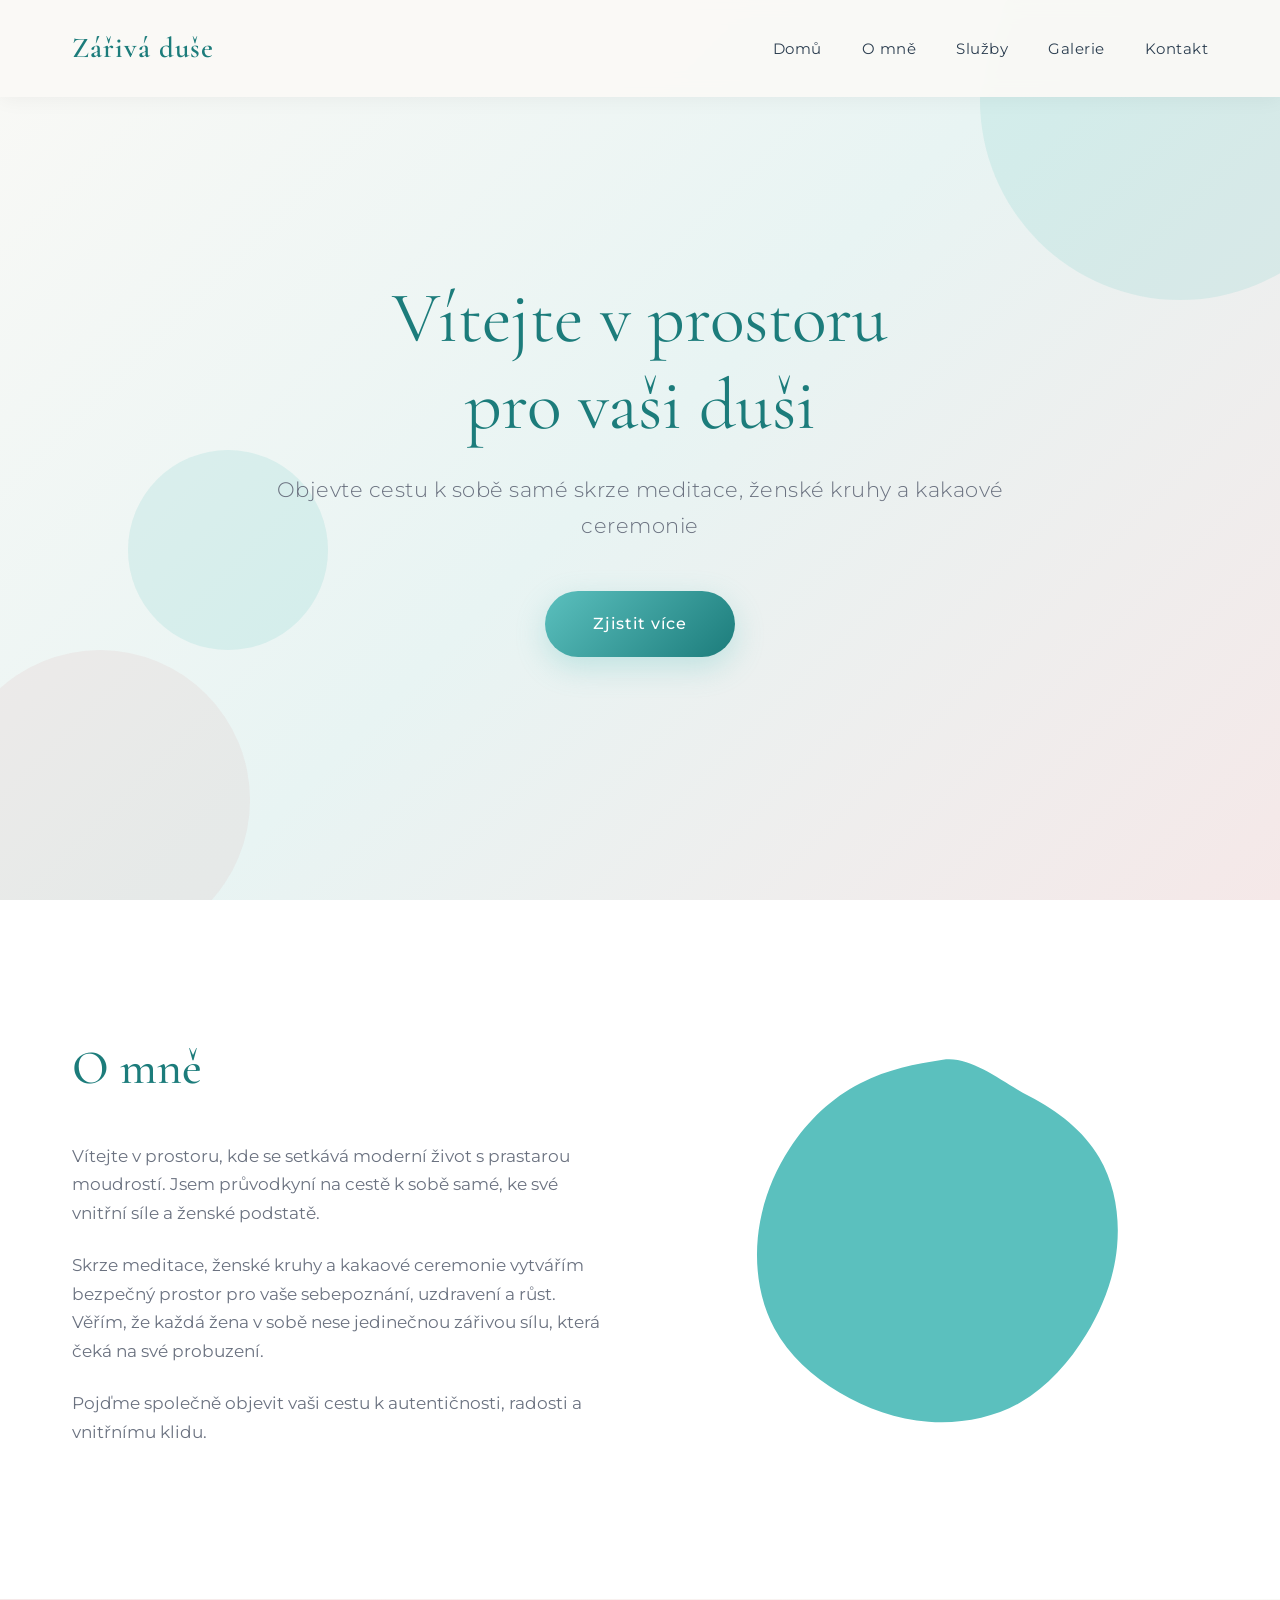
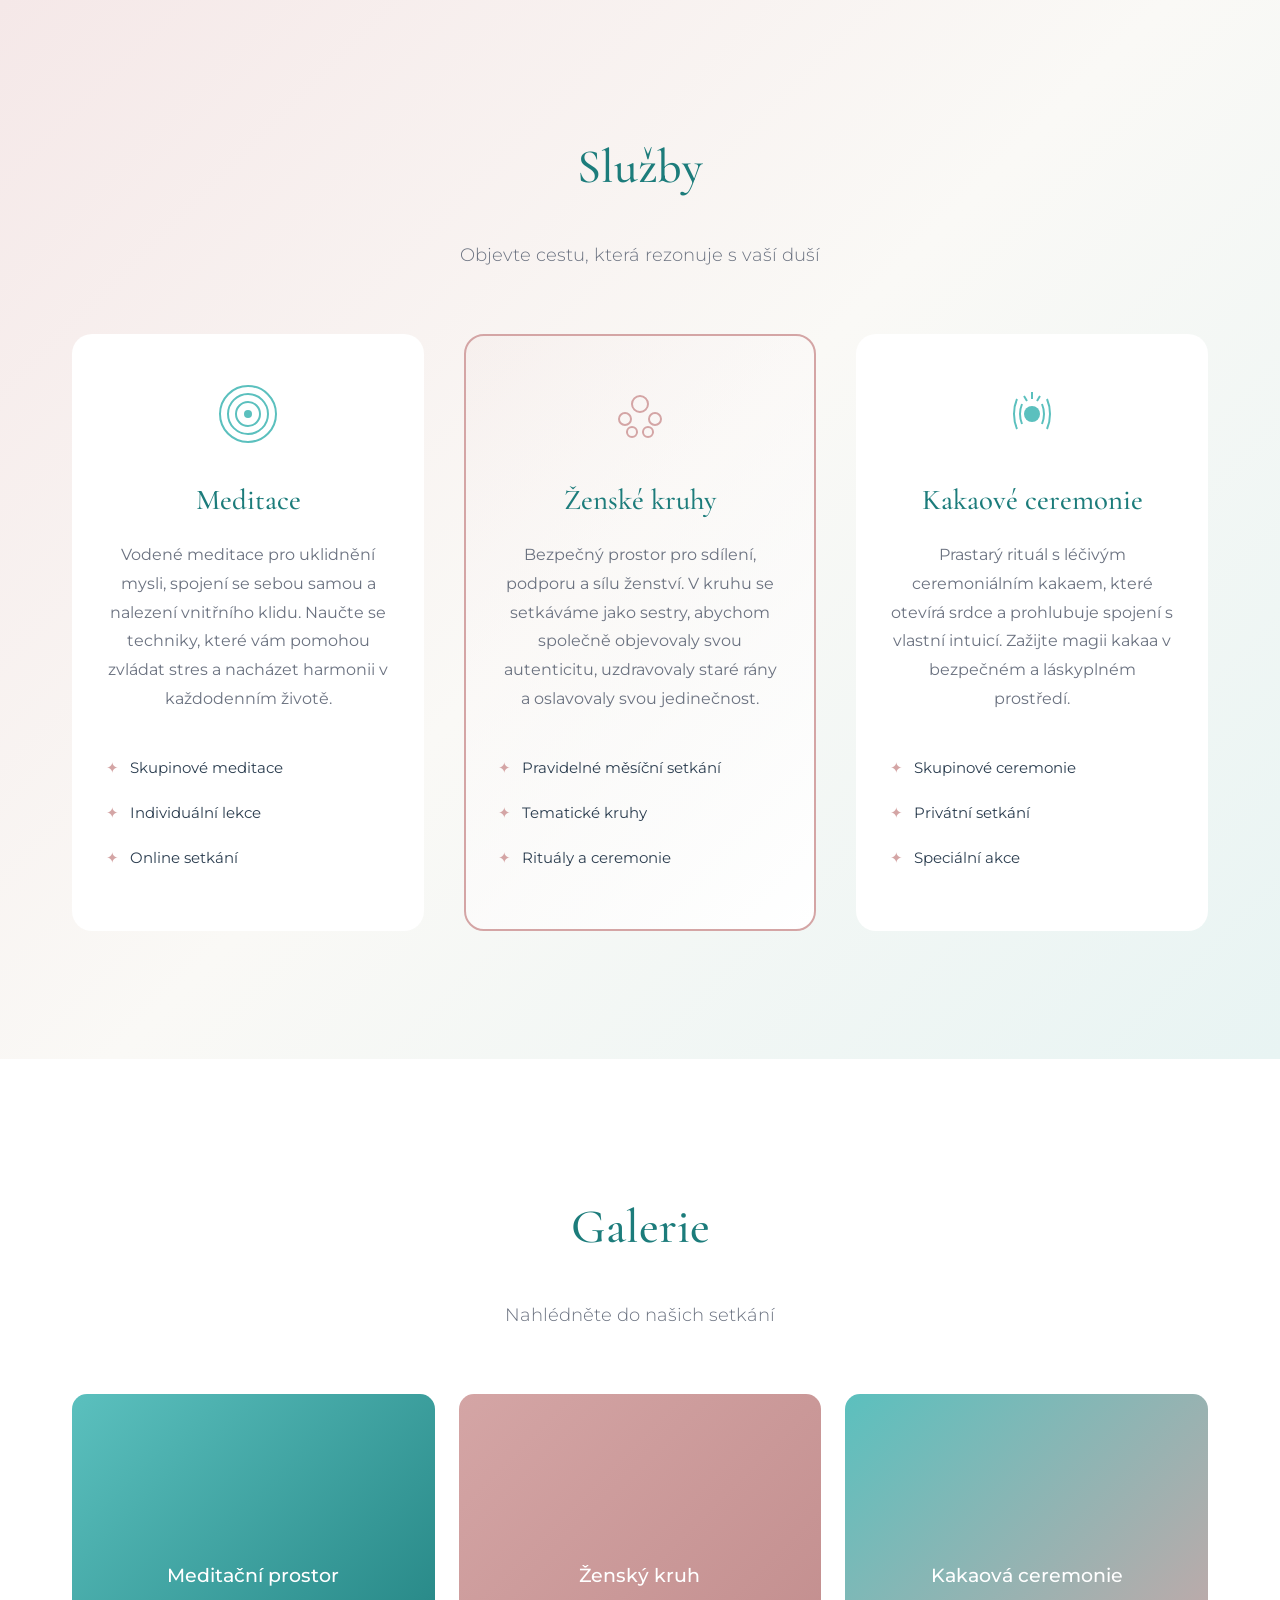
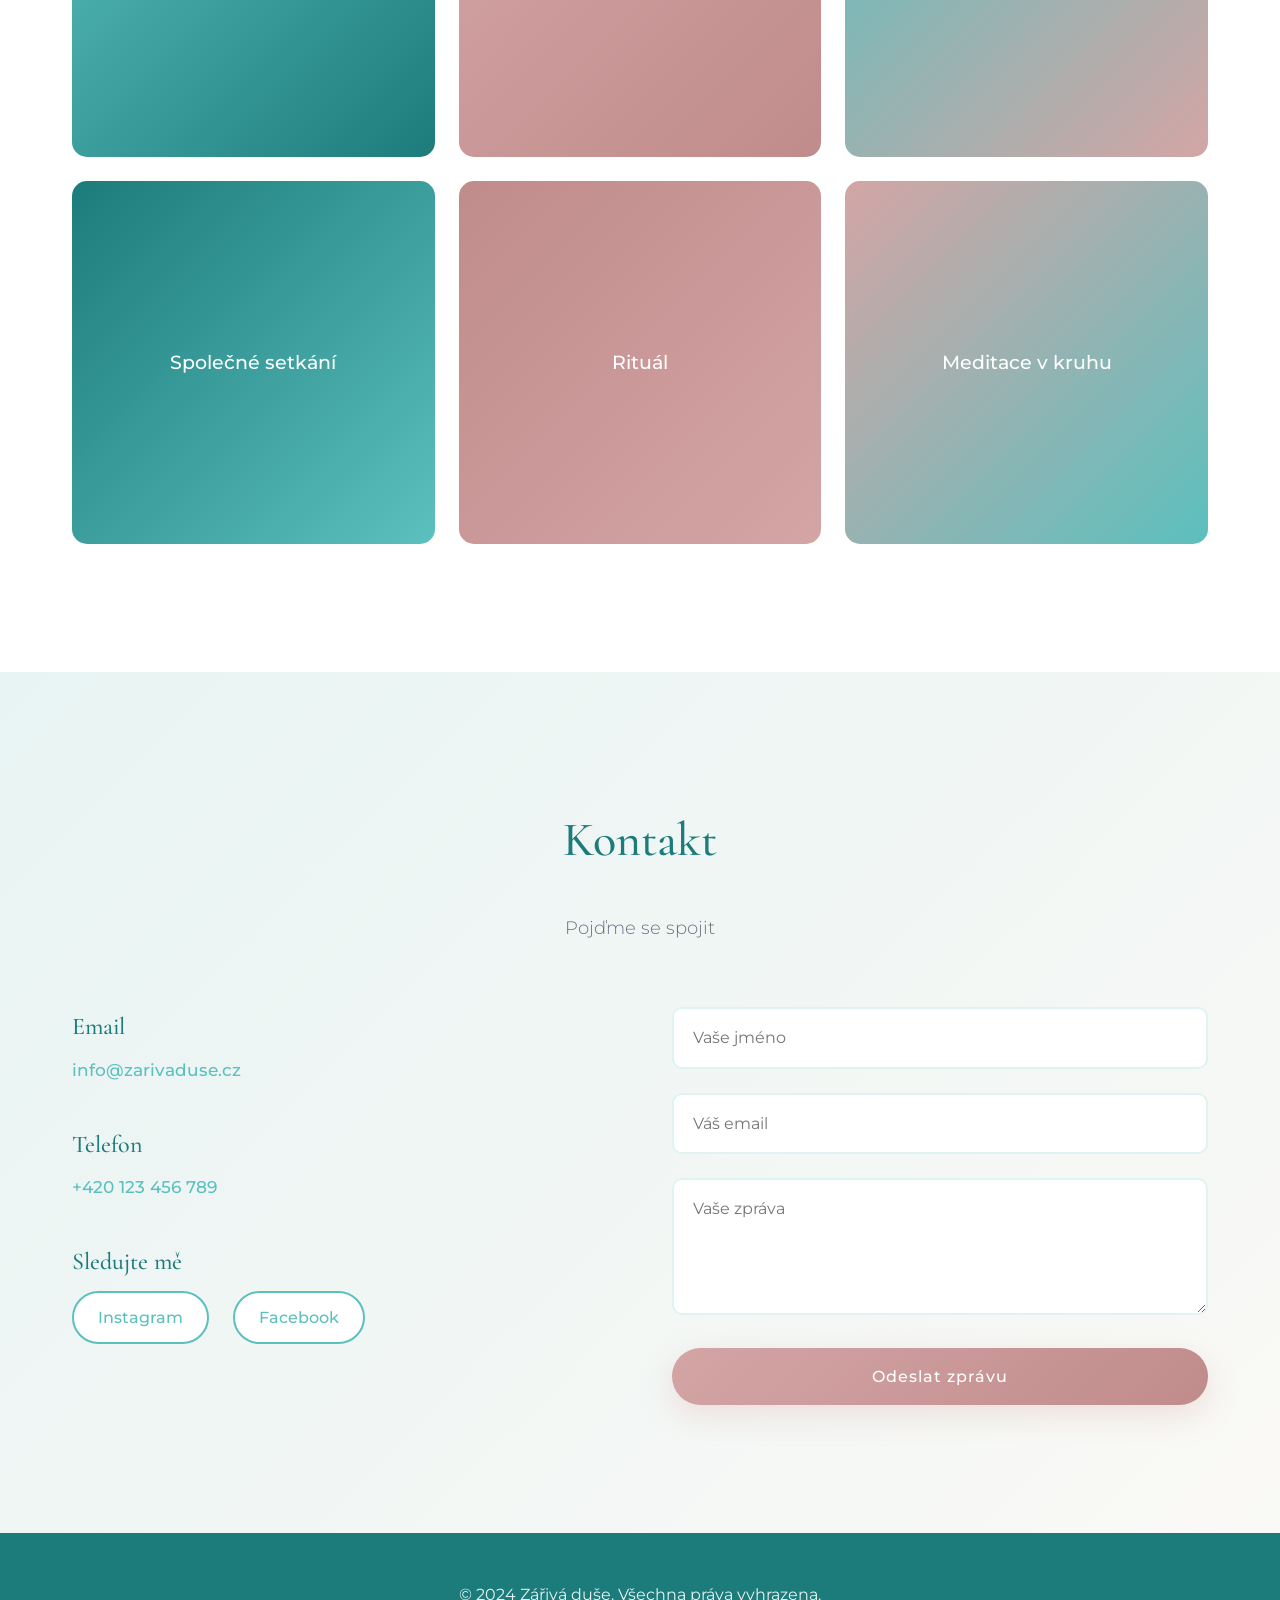
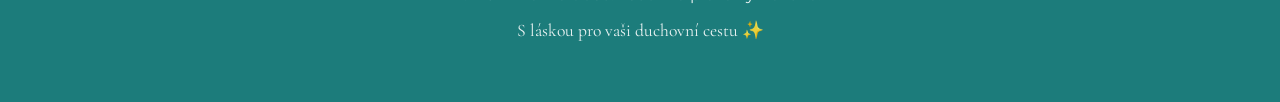
==== index.html @ c24ffb5c "Vytvoření nové landing page pro zarivaduse.cz Nová moderní landing page s následujícími sekcemi: - H" ====
<!DOCTYPE html>
<html lang="cs">
<head>
    <meta charset="UTF-8">
    <meta name="viewport" content="width=device-width, initial-scale=1.0">
    <meta name="description" content="Zářivá duše - Meditace, ženské kruhy a kakaové ceremonie pro vaši duchovní cestu">
    <title>Zářivá duše - Meditace, Ženské kruhy, Kakaové ceremonie</title>
    <link rel="preconnect" href="https://fonts.googleapis.com">
    <link rel="preconnect" href="https://fonts.gstatic.com" crossorigin>
    <link href="https://fonts.googleapis.com/css2?family=Cormorant+Garamond:wght@300;400;500;600&family=Montserrat:wght@300;400;500;600&display=swap" rel="stylesheet">
    <link rel="stylesheet" href="styles.css">
</head>
<body>
    <!-- Navigation -->
    <nav class="navbar">
        <div class="container">
            <div class="logo">
                <h1>Zářivá duše</h1>
            </div>
            <ul class="nav-menu">
                <li><a href="#home">Domů</a></li>
                <li><a href="#about">O mně</a></li>
                <li><a href="#services">Služby</a></li>
                <li><a href="#gallery">Galerie</a></li>
                <li><a href="#contact">Kontakt</a></li>
            </ul>
            <div class="hamburger">
                <span></span>
                <span></span>
                <span></span>
            </div>
        </div>
    </nav>

    <!-- Hero Section -->
    <section id="home" class="hero">
        <div class="hero-content">
            <h1 class="hero-title">Vítejte v prostoru<br>pro vaši duši</h1>
            <p class="hero-subtitle">Objevte cestu k sobě samé skrze meditace, ženské kruhy a kakaové ceremonie</p>
            <a href="#services" class="cta-button">Zjistit více</a>
        </div>
        <div class="hero-decoration">
            <div class="circle circle-1"></div>
            <div class="circle circle-2"></div>
            <div class="circle circle-3"></div>
        </div>
    </section>

    <!-- About Section -->
    <section id="about" class="about">
        <div class="container">
            <div class="about-content">
                <div class="about-text">
                    <h2 class="section-title">O mně</h2>
                    <p>Vítejte v prostoru, kde se setkává moderní život s prastarou moudrostí. Jsem průvodkyní na cestě k sobě samé, ke své vnitřní síle a ženské podstatě.</p>
                    <p>Skrze meditace, ženské kruhy a kakaové ceremonie vytvářím bezpečný prostor pro vaše sebepoznání, uzdravení a růst. Věřím, že každá žena v sobě nese jedinečnou zářivou sílu, která čeká na své probuzení.</p>
                    <p>Pojďme společně objevit vaši cestu k autentičnosti, radosti a vnitřnímu klidu.</p>
                </div>
                <div class="about-image">
                    <div class="image-placeholder">
                        <svg viewBox="0 0 200 200" xmlns="http://www.w3.org/2000/svg">
                            <path fill="#5BC0BE" d="M44.7,-76.4C58.8,-69.2,71.8,-59.1,79.6,-45.8C87.4,-32.6,90,-16.3,88.5,-0.9C87,14.6,81.4,29.2,73.1,42.8C64.8,56.4,53.8,69,40.1,76.8C26.4,84.6,10,87.6,-5.8,86.4C-21.6,85.2,-36.8,79.8,-50.3,71.8C-63.8,63.8,-75.6,53.2,-82.8,39.8C-90,26.4,-92.6,10.2,-91.1,-5.6C-89.6,-21.4,-84,-36.8,-75.1,-50.4C-66.2,-64,-54,-75.8,-39.8,-82.9C-25.6,-90,-12.8,-92.4,1.4,-94.6C15.6,-96.8,30.6,-83.6,44.7,-76.4Z" transform="translate(100 100)" />
                        </svg>
                    </div>
                </div>
            </div>
        </div>
    </section>

    <!-- Services Section -->
    <section id="services" class="services">
        <div class="container">
            <h2 class="section-title centered">Služby</h2>
            <p class="section-subtitle">Objevte cestu, která rezonuje s vaší duší</p>

            <div class="services-grid">
                <!-- Meditace -->
                <div class="service-card">
                    <div class="service-icon">
                        <svg width="60" height="60" viewBox="0 0 60 60" fill="none" xmlns="http://www.w3.org/2000/svg">
                            <circle cx="30" cy="30" r="28" stroke="#5BC0BE" stroke-width="2" fill="none"/>
                            <circle cx="30" cy="30" r="20" stroke="#5BC0BE" stroke-width="2" fill="none"/>
                            <circle cx="30" cy="30" r="12" stroke="#5BC0BE" stroke-width="2" fill="none"/>
                            <circle cx="30" cy="30" r="4" fill="#5BC0BE"/>
                        </svg>
                    </div>
                    <h3>Meditace</h3>
                    <p>Vodené meditace pro uklidnění mysli, spojení se sebou samou a nalezení vnitřního klidu. Naučte se techniky, které vám pomohou zvládat stres a nacházet harmonii v každodenním životě.</p>
                    <ul class="service-features">
                        <li>Skupinové meditace</li>
                        <li>Individuální lekce</li>
                        <li>Online setkání</li>
                    </ul>
                </div>

                <!-- Ženské kruhy -->
                <div class="service-card featured">
                    <div class="service-icon">
                        <svg width="60" height="60" viewBox="0 0 60 60" fill="none" xmlns="http://www.w3.org/2000/svg">
                            <circle cx="30" cy="20" r="8" stroke="#D4A5A5" stroke-width="2" fill="none"/>
                            <circle cx="15" cy="35" r="6" stroke="#D4A5A5" stroke-width="2" fill="none"/>
                            <circle cx="45" cy="35" r="6" stroke="#D4A5A5" stroke-width="2" fill="none"/>
                            <circle cx="22" cy="48" r="5" stroke="#D4A5A5" stroke-width="2" fill="none"/>
                            <circle cx="38" cy="48" r="5" stroke="#D4A5A5" stroke-width="2" fill="none"/>
                        </svg>
                    </div>
                    <h3>Ženské kruhy</h3>
                    <p>Bezpečný prostor pro sdílení, podporu a sílu ženství. V kruhu se setkáváme jako sestry, abychom společně objevovaly svou autenticitu, uzdravovaly staré rány a oslavovaly svou jedinečnost.</p>
                    <ul class="service-features">
                        <li>Pravidelné měsíční setkání</li>
                        <li>Tematické kruhy</li>
                        <li>Rituály a ceremonie</li>
                    </ul>
                </div>

                <!-- Kakaové ceremonie -->
                <div class="service-card">
                    <div class="service-icon">
                        <svg width="60" height="60" viewBox="0 0 60 60" fill="none" xmlns="http://www.w3.org/2000/svg">
                            <path d="M15 45C15 45 12 38 12 30C12 22 15 15 15 15" stroke="#5BC0BE" stroke-width="2" fill="none"/>
                            <path d="M45 45C45 45 48 38 48 30C48 22 45 15 45 15" stroke="#5BC0BE" stroke-width="2" fill="none"/>
                            <path d="M20 40C20 40 18 35 18 30C18 25 20 20 20 20" stroke="#5BC0BE" stroke-width="2" fill="none"/>
                            <path d="M40 40C40 40 42 35 42 30C42 25 40 20 40 20" stroke="#5BC0BE" stroke-width="2" fill="none"/>
                            <circle cx="30" cy="30" r="8" fill="#5BC0BE"/>
                            <path d="M30 15 L30 8 M25 17 L22 12 M35 17 L38 12" stroke="#5BC0BE" stroke-width="2"/>
                        </svg>
                    </div>
                    <h3>Kakaové ceremonie</h3>
                    <p>Prastarý rituál s léčivým ceremoniálním kakaem, které otevírá srdce a prohlubuje spojení s vlastní intuicí. Zažijte magii kakaa v bezpečném a láskyplném prostředí.</p>
                    <ul class="service-features">
                        <li>Skupinové ceremonie</li>
                        <li>Privátní setkání</li>
                        <li>Speciální akce</li>
                    </ul>
                </div>
            </div>
        </div>
    </section>

    <!-- Gallery Section -->
    <section id="gallery" class="gallery">
        <div class="container">
            <h2 class="section-title centered">Galerie</h2>
            <p class="section-subtitle">Nahlédněte do našich setkání</p>

            <div class="gallery-grid">
                <div class="gallery-item">
                    <div class="gallery-placeholder" style="background: linear-gradient(135deg, #5BC0BE 0%, #1C7C7B 100%);">
                        <span>Meditační prostor</span>
                    </div>
                </div>
                <div class="gallery-item">
                    <div class="gallery-placeholder" style="background: linear-gradient(135deg, #D4A5A5 0%, #C08B8B 100%);">
                        <span>Ženský kruh</span>
                    </div>
                </div>
                <div class="gallery-item">
                    <div class="gallery-placeholder" style="background: linear-gradient(135deg, #5BC0BE 0%, #D4A5A5 100%);">
                        <span>Kakaová ceremonie</span>
                    </div>
                </div>
                <div class="gallery-item">
                    <div class="gallery-placeholder" style="background: linear-gradient(135deg, #1C7C7B 0%, #5BC0BE 100%);">
                        <span>Společné setkání</span>
                    </div>
                </div>
                <div class="gallery-item">
                    <div class="gallery-placeholder" style="background: linear-gradient(135deg, #C08B8B 0%, #D4A5A5 100%);">
                        <span>Rituál</span>
                    </div>
                </div>
                <div class="gallery-item">
                    <div class="gallery-placeholder" style="background: linear-gradient(135deg, #D4A5A5 0%, #5BC0BE 100%);">
                        <span>Meditace v kruhu</span>
                    </div>
                </div>
            </div>
        </div>
    </section>

    <!-- Contact Section -->
    <section id="contact" class="contact">
        <div class="container">
            <h2 class="section-title centered">Kontakt</h2>
            <p class="section-subtitle">Pojďme se spojit</p>

            <div class="contact-content">
                <div class="contact-info">
                    <div class="contact-item">
                        <h3>Email</h3>
                        <p><a href="mailto:info@zarivaduse.cz">info@zarivaduse.cz</a></p>
                    </div>
                    <div class="contact-item">
                        <h3>Telefon</h3>
                        <p><a href="tel:+420123456789">+420 123 456 789</a></p>
                    </div>
                    <div class="contact-item">
                        <h3>Sledujte mě</h3>
                        <div class="social-links">
                            <a href="#" class="social-link">Instagram</a>
                            <a href="#" class="social-link">Facebook</a>
                        </div>
                    </div>
                </div>

                <form class="contact-form">
                    <div class="form-group">
                        <input type="text" placeholder="Vaše jméno" required>
                    </div>
                    <div class="form-group">
                        <input type="email" placeholder="Váš email" required>
                    </div>
                    <div class="form-group">
                        <textarea placeholder="Vaše zpráva" rows="5" required></textarea>
                    </div>
                    <button type="submit" class="submit-button">Odeslat zprávu</button>
                </form>
            </div>
        </div>
    </section>

    <!-- Footer -->
    <footer class="footer">
        <div class="container">
            <p>&copy; 2024 Zářivá duše. Všechna práva vyhrazena.</p>
            <p class="footer-tagline">S láskou pro vaši duchovní cestu ✨</p>
        </div>
    </footer>

    <script src="script.js"></script>
</body>
</html>
---- styles.css ----
/* ==========================================
   Global Styles & Reset
   ========================================== */

* {
    margin: 0;
    padding: 0;
    box-sizing: border-box;
}

:root {
    --color-primary: #5BC0BE;
    --color-primary-dark: #1C7C7B;
    --color-secondary: #D4A5A5;
    --color-secondary-dark: #C08B8B;
    --color-light: #FAF9F6;
    --color-white: #FFFFFF;
    --color-text: #2C3E50;
    --color-text-light: #6B7280;

    --font-heading: 'Cormorant Garamond', serif;
    --font-body: 'Montserrat', sans-serif;

    --transition: all 0.3s ease;
}

html {
    scroll-behavior: smooth;
}

body {
    font-family: var(--font-body);
    color: var(--color-text);
    line-height: 1.7;
    background-color: var(--color-light);
    overflow-x: hidden;
}

.container {
    max-width: 1200px;
    margin: 0 auto;
    padding: 0 2rem;
}

h1, h2, h3, h4 {
    font-family: var(--font-heading);
    font-weight: 500;
}

a {
    text-decoration: none;
    color: inherit;
    transition: var(--transition);
}

img {
    max-width: 100%;
    display: block;
}

/* ==========================================
   Navigation
   ========================================== */

.navbar {
    position: fixed;
    top: 0;
    width: 100%;
    background: rgba(250, 249, 246, 0.95);
    backdrop-filter: blur(10px);
    z-index: 1000;
    padding: 1.5rem 0;
    box-shadow: 0 2px 20px rgba(0, 0, 0, 0.05);
}

.navbar .container {
    display: flex;
    justify-content: space-between;
    align-items: center;
}

.logo h1 {
    font-size: 1.8rem;
    color: var(--color-primary-dark);
    font-weight: 600;
    letter-spacing: 1px;
}

.nav-menu {
    display: flex;
    list-style: none;
    gap: 2.5rem;
}

.nav-menu a {
    font-size: 0.95rem;
    font-weight: 400;
    letter-spacing: 0.5px;
    position: relative;
    color: var(--color-text);
}

.nav-menu a::after {
    content: '';
    position: absolute;
    bottom: -5px;
    left: 0;
    width: 0;
    height: 2px;
    background: linear-gradient(90deg, var(--color-primary), var(--color-secondary));
    transition: var(--transition);
}

.nav-menu a:hover::after {
    width: 100%;
}

.hamburger {
    display: none;
    flex-direction: column;
    gap: 5px;
    cursor: pointer;
}

.hamburger span {
    width: 25px;
    height: 3px;
    background: var(--color-primary);
    transition: var(--transition);
}

/* ==========================================
   Hero Section
   ========================================== */

.hero {
    min-height: 100vh;
    display: flex;
    align-items: center;
    justify-content: center;
    position: relative;
    background: linear-gradient(135deg, #FAF9F6 0%, #E8F4F3 50%, #F5E8E8 100%);
    padding: 6rem 2rem 4rem;
    overflow: hidden;
}

.hero-content {
    max-width: 800px;
    text-align: center;
    position: relative;
    z-index: 2;
    animation: fadeInUp 1s ease;
}

.hero-title {
    font-size: 4.5rem;
    line-height: 1.2;
    margin-bottom: 1.5rem;
    color: var(--color-primary-dark);
    font-weight: 400;
}

.hero-subtitle {
    font-size: 1.3rem;
    color: var(--color-text-light);
    margin-bottom: 3rem;
    font-weight: 300;
    letter-spacing: 0.5px;
}

.cta-button {
    display: inline-block;
    padding: 1.2rem 3rem;
    background: linear-gradient(135deg, var(--color-primary), var(--color-primary-dark));
    color: var(--color-white);
    border-radius: 50px;
    font-weight: 500;
    letter-spacing: 1px;
    transition: var(--transition);
    box-shadow: 0 10px 30px rgba(91, 192, 190, 0.3);
}

.cta-button:hover {
    transform: translateY(-3px);
    box-shadow: 0 15px 40px rgba(91, 192, 190, 0.4);
}

.hero-decoration {
    position: absolute;
    width: 100%;
    height: 100%;
    top: 0;
    left: 0;
    z-index: 1;
    pointer-events: none;
}

.circle {
    position: absolute;
    border-radius: 50%;
    opacity: 0.15;
    animation: float 6s ease-in-out infinite;
}

.circle-1 {
    width: 400px;
    height: 400px;
    background: var(--color-primary);
    top: -100px;
    right: -100px;
    animation-delay: 0s;
}

.circle-2 {
    width: 300px;
    height: 300px;
    background: var(--color-secondary);
    bottom: -50px;
    left: -50px;
    animation-delay: 2s;
}

.circle-3 {
    width: 200px;
    height: 200px;
    background: var(--color-primary);
    top: 50%;
    left: 10%;
    animation-delay: 4s;
}

/* ==========================================
   About Section
   ========================================== */

.about {
    padding: 8rem 0;
    background: var(--color-white);
}

.about-content {
    display: grid;
    grid-template-columns: 1fr 1fr;
    gap: 4rem;
    align-items: center;
}

.about-text p {
    margin-bottom: 1.5rem;
    color: var(--color-text-light);
    font-size: 1.05rem;
}

.section-title {
    font-size: 3rem;
    margin-bottom: 2rem;
    color: var(--color-primary-dark);
    font-weight: 500;
}

.section-title.centered {
    text-align: center;
}

.about-image {
    display: flex;
    justify-content: center;
    align-items: center;
}

.image-placeholder {
    width: 100%;
    max-width: 400px;
    aspect-ratio: 1;
    display: flex;
    align-items: center;
    justify-content: center;
    animation: rotate 20s linear infinite;
}

.image-placeholder svg {
    width: 100%;
    height: 100%;
}

/* ==========================================
   Services Section
   ========================================== */

.services {
    padding: 8rem 0;
    background: linear-gradient(135deg, #F5E8E8 0%, #FAF9F6 50%, #E8F4F3 100%);
}

.section-subtitle {
    text-align: center;
    color: var(--color-text-light);
    font-size: 1.1rem;
    margin-bottom: 4rem;
    font-weight: 300;
}

.services-grid {
    display: grid;
    grid-template-columns: repeat(auto-fit, minmax(320px, 1fr));
    gap: 2.5rem;
    margin-top: 3rem;
}

.service-card {
    background: var(--color-white);
    padding: 3rem 2rem;
    border-radius: 20px;
    transition: var(--transition);
    border: 2px solid transparent;
    position: relative;
    overflow: hidden;
}

.service-card::before {
    content: '';
    position: absolute;
    top: 0;
    left: 0;
    width: 100%;
    height: 4px;
    background: linear-gradient(90deg, var(--color-primary), var(--color-secondary));
    transform: scaleX(0);
    transition: var(--transition);
}

.service-card:hover {
    transform: translateY(-10px);
    box-shadow: 0 20px 50px rgba(0, 0, 0, 0.1);
}

.service-card:hover::before {
    transform: scaleX(1);
}

.service-card.featured {
    border: 2px solid var(--color-secondary);
    background: linear-gradient(135deg, rgba(212, 165, 165, 0.05), rgba(255, 255, 255, 1));
}

.service-icon {
    margin-bottom: 2rem;
    display: flex;
    justify-content: center;
}

.service-card h3 {
    font-size: 1.8rem;
    margin-bottom: 1rem;
    color: var(--color-primary-dark);
    text-align: center;
}

.service-card p {
    color: var(--color-text-light);
    margin-bottom: 2rem;
    line-height: 1.8;
    text-align: center;
}

.service-features {
    list-style: none;
    padding: 0;
}

.service-features li {
    padding: 0.6rem 0;
    color: var(--color-text);
    position: relative;
    padding-left: 1.5rem;
    font-size: 0.95rem;
}

.service-features li::before {
    content: '✦';
    position: absolute;
    left: 0;
    color: var(--color-secondary);
}

/* ==========================================
   Gallery Section
   ========================================== */

.gallery {
    padding: 8rem 0;
    background: var(--color-white);
}

.gallery-grid {
    display: grid;
    grid-template-columns: repeat(auto-fit, minmax(300px, 1fr));
    gap: 1.5rem;
    margin-top: 3rem;
}

.gallery-item {
    position: relative;
    overflow: hidden;
    border-radius: 15px;
    aspect-ratio: 1;
    cursor: pointer;
    transition: var(--transition);
}

.gallery-item:hover {
    transform: scale(1.05);
}

.gallery-placeholder {
    width: 100%;
    height: 100%;
    display: flex;
    align-items: center;
    justify-content: center;
    color: var(--color-white);
    font-size: 1.2rem;
    font-weight: 500;
    text-align: center;
    padding: 2rem;
    transition: var(--transition);
}

.gallery-item:hover .gallery-placeholder {
    opacity: 0.9;
}

/* ==========================================
   Contact Section
   ========================================== */

.contact {
    padding: 8rem 0;
    background: linear-gradient(135deg, #E8F4F3 0%, #FAF9F6 100%);
}

.contact-content {
    display: grid;
    grid-template-columns: 1fr 1fr;
    gap: 4rem;
    margin-top: 3rem;
}

.contact-info {
    display: flex;
    flex-direction: column;
    gap: 2.5rem;
}

.contact-item h3 {
    font-size: 1.5rem;
    margin-bottom: 0.5rem;
    color: var(--color-primary-dark);
}

.contact-item p {
    color: var(--color-text-light);
    font-size: 1.05rem;
}

.contact-item a {
    color: var(--color-primary);
    font-weight: 500;
}

.contact-item a:hover {
    color: var(--color-primary-dark);
}

.social-links {
    display: flex;
    gap: 1.5rem;
    margin-top: 0.5rem;
}

.social-link {
    padding: 0.7rem 1.5rem;
    background: var(--color-white);
    border-radius: 30px;
    color: var(--color-primary);
    font-weight: 500;
    transition: var(--transition);
    border: 2px solid var(--color-primary);
}

.social-link:hover {
    background: var(--color-primary);
    color: var(--color-white);
    transform: translateY(-2px);
}

.contact-form {
    display: flex;
    flex-direction: column;
    gap: 1.5rem;
}

.form-group input,
.form-group textarea {
    width: 100%;
    padding: 1.2rem;
    border: 2px solid rgba(91, 192, 190, 0.2);
    border-radius: 10px;
    font-family: var(--font-body);
    font-size: 1rem;
    transition: var(--transition);
    background: var(--color-white);
}

.form-group input:focus,
.form-group textarea:focus {
    outline: none;
    border-color: var(--color-primary);
    box-shadow: 0 0 0 3px rgba(91, 192, 190, 0.1);
}

.submit-button {
    padding: 1.2rem 2.5rem;
    background: linear-gradient(135deg, var(--color-secondary), var(--color-secondary-dark));
    color: var(--color-white);
    border: none;
    border-radius: 50px;
    font-family: var(--font-body);
    font-size: 1rem;
    font-weight: 500;
    letter-spacing: 1px;
    cursor: pointer;
    transition: var(--transition);
    box-shadow: 0 10px 30px rgba(212, 165, 165, 0.3);
}

.submit-button:hover {
    transform: translateY(-3px);
    box-shadow: 0 15px 40px rgba(212, 165, 165, 0.4);
}

/* ==========================================
   Footer
   ========================================== */

.footer {
    background: var(--color-primary-dark);
    color: var(--color-white);
    padding: 3rem 0;
    text-align: center;
}

.footer p {
    margin-bottom: 0.5rem;
    opacity: 0.9;
}

.footer-tagline {
    font-family: var(--font-heading);
    font-size: 1.1rem;
    opacity: 0.8;
}

/* ==========================================
   Animations
   ========================================== */

@keyframes fadeInUp {
    from {
        opacity: 0;
        transform: translateY(30px);
    }
    to {
        opacity: 1;
        transform: translateY(0);
    }
}

@keyframes float {
    0%, 100% {
        transform: translateY(0) scale(1);
    }
    50% {
        transform: translateY(-20px) scale(1.05);
    }
}

@keyframes rotate {
    from {
        transform: rotate(0deg);
    }
    to {
        transform: rotate(360deg);
    }
}

/* ==========================================
   Responsive Design
   ========================================== */

@media (max-width: 968px) {
    .nav-menu {
        position: fixed;
        left: -100%;
        top: 80px;
        flex-direction: column;
        background: var(--color-white);
        width: 100%;
        text-align: center;
        transition: 0.3s;
        box-shadow: 0 10px 27px rgba(0, 0, 0, 0.05);
        padding: 2rem 0;
    }

    .nav-menu.active {
        left: 0;
    }

    .hamburger {
        display: flex;
    }

    .hero-title {
        font-size: 3rem;
    }

    .hero-subtitle {
        font-size: 1.1rem;
    }

    .about-content {
        grid-template-columns: 1fr;
    }

    .contact-content {
        grid-template-columns: 1fr;
    }

    .services-grid {
        grid-template-columns: 1fr;
    }

    .section-title {
        font-size: 2.5rem;
    }
}

@media (max-width: 640px) {
    .container {
        padding: 0 1rem;
    }

    .hero {
        padding: 5rem 1rem 3rem;
    }

    .hero-title {
        font-size: 2.5rem;
    }

    .hero-subtitle {
        font-size: 1rem;
    }

    .cta-button {
        padding: 1rem 2rem;
        font-size: 0.9rem;
    }

    .about, .services, .gallery, .contact {
        padding: 5rem 0;
    }

    .section-title {
        font-size: 2rem;
    }

    .gallery-grid {
        grid-template-columns: 1fr;
    }

    .circle-1 {
        width: 250px;
        height: 250px;
    }

    .circle-2 {
        width: 200px;
        height: 200px;
    }

    .circle-3 {
        display: none;
    }
}
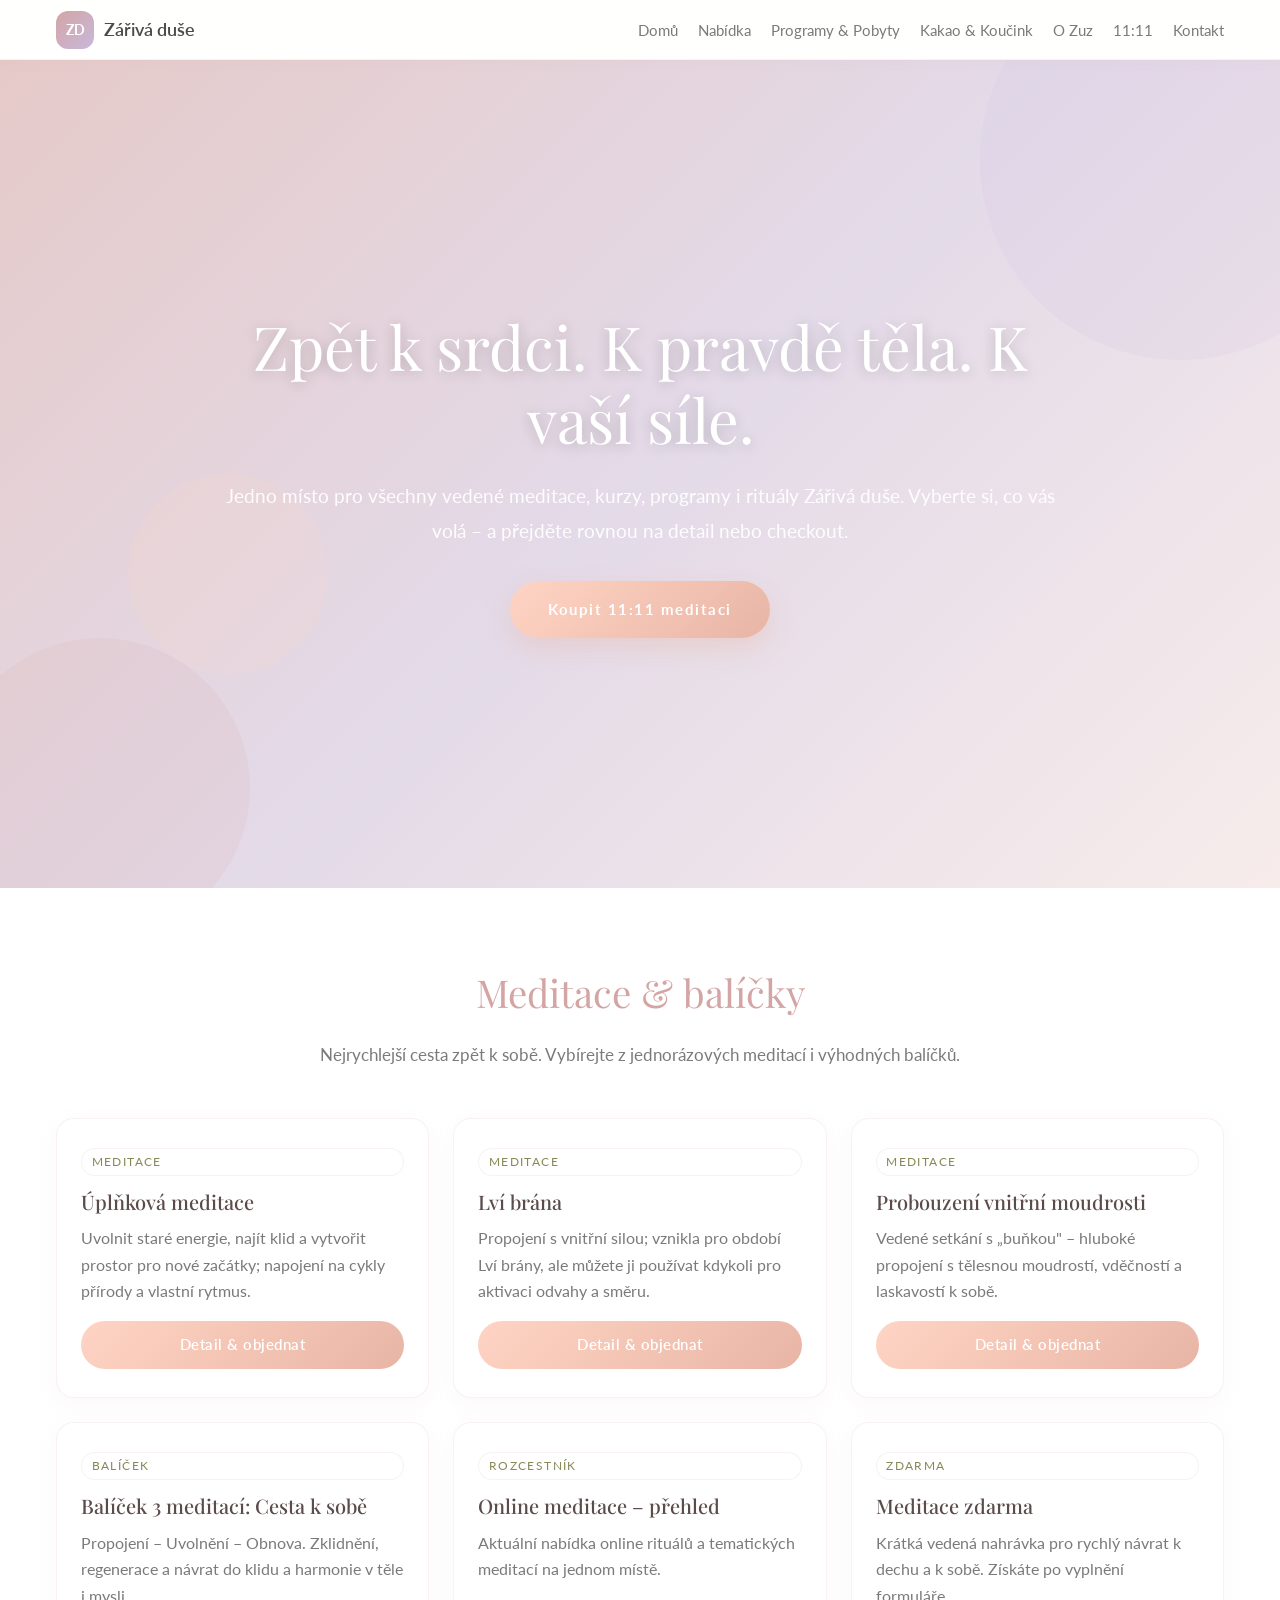
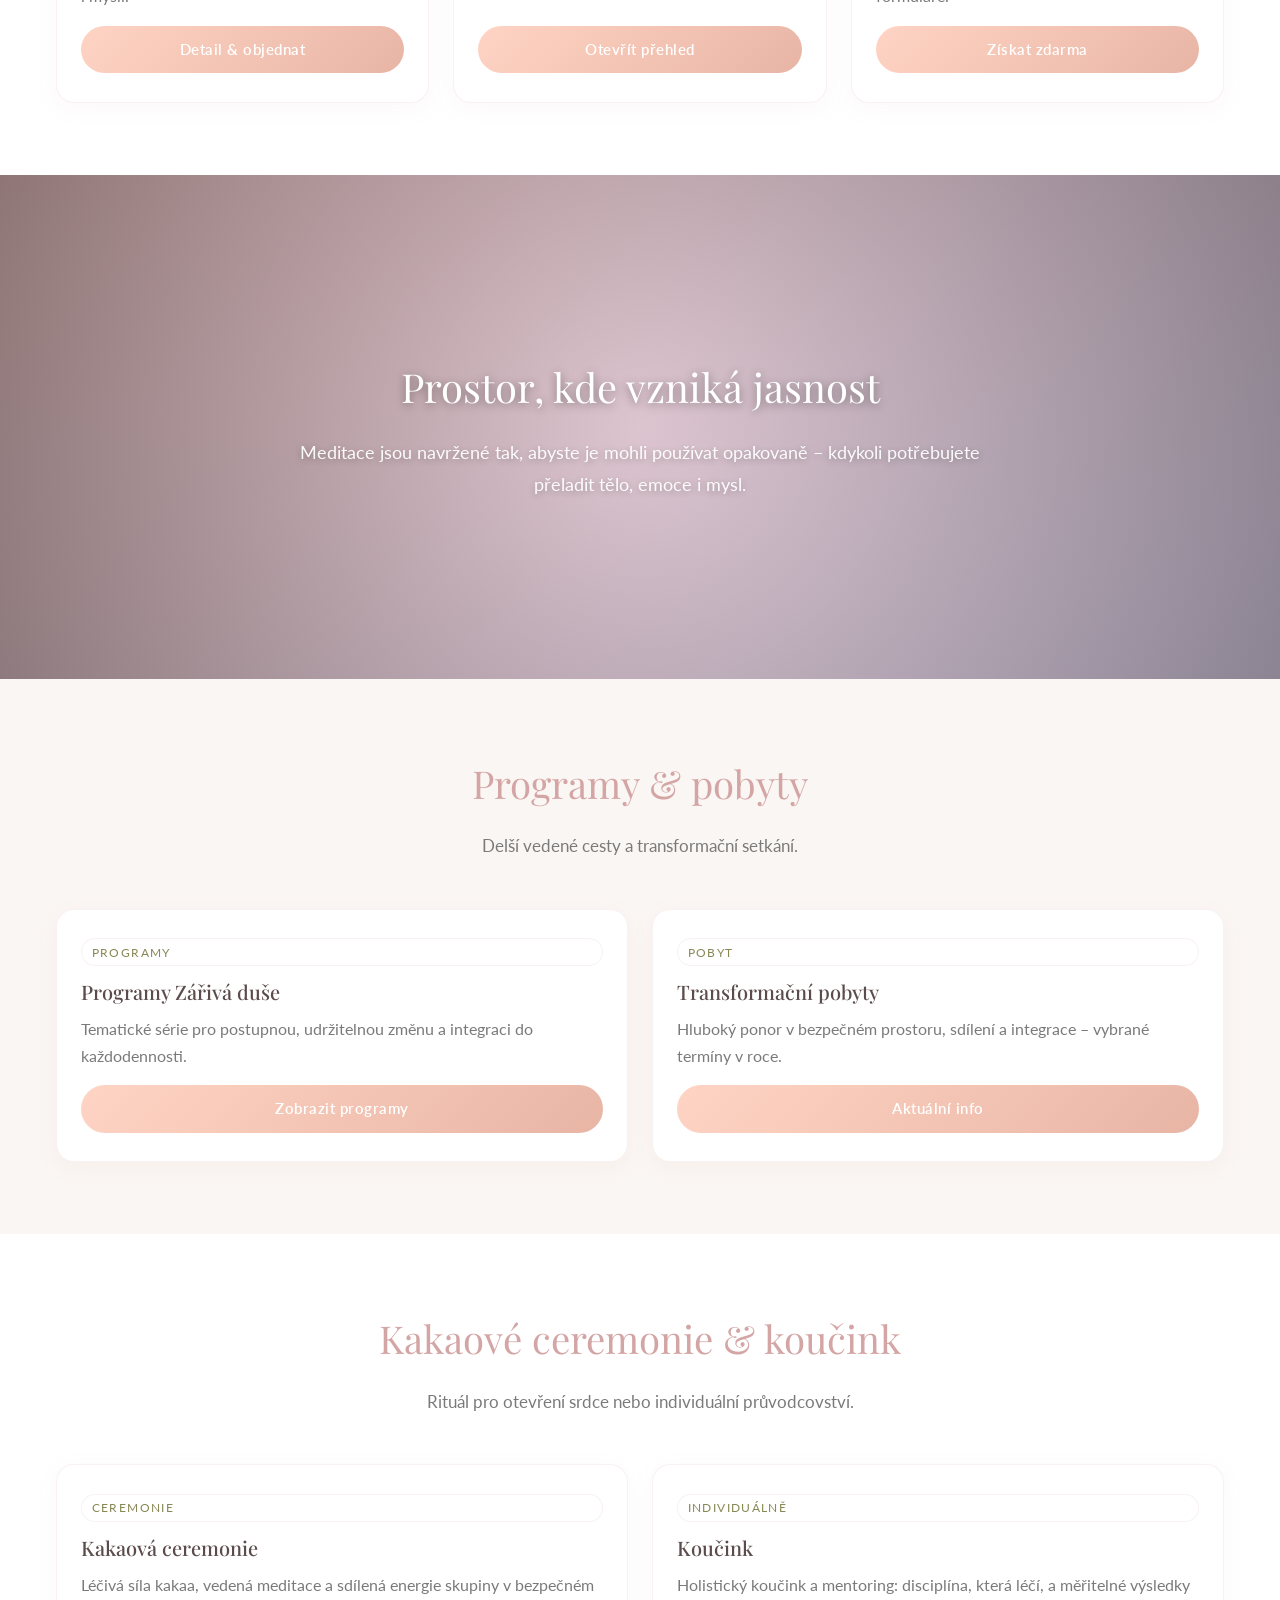
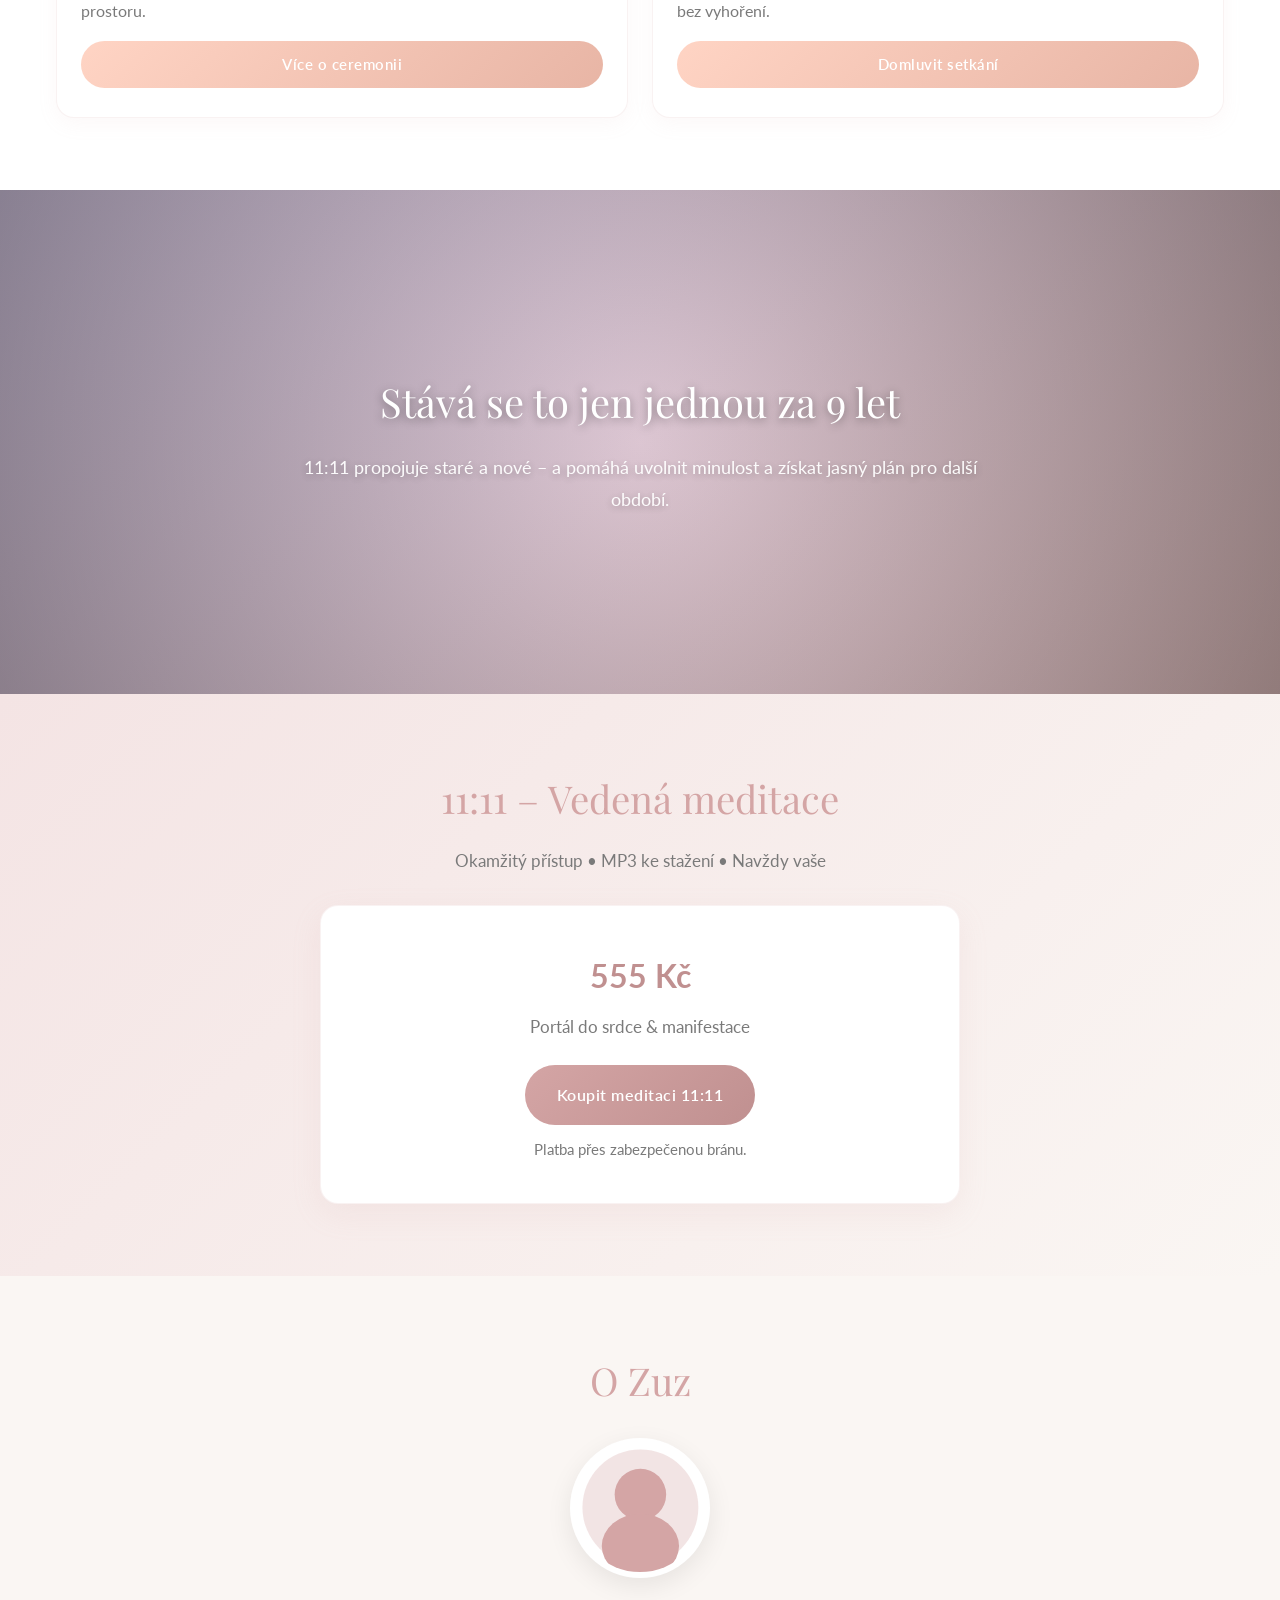
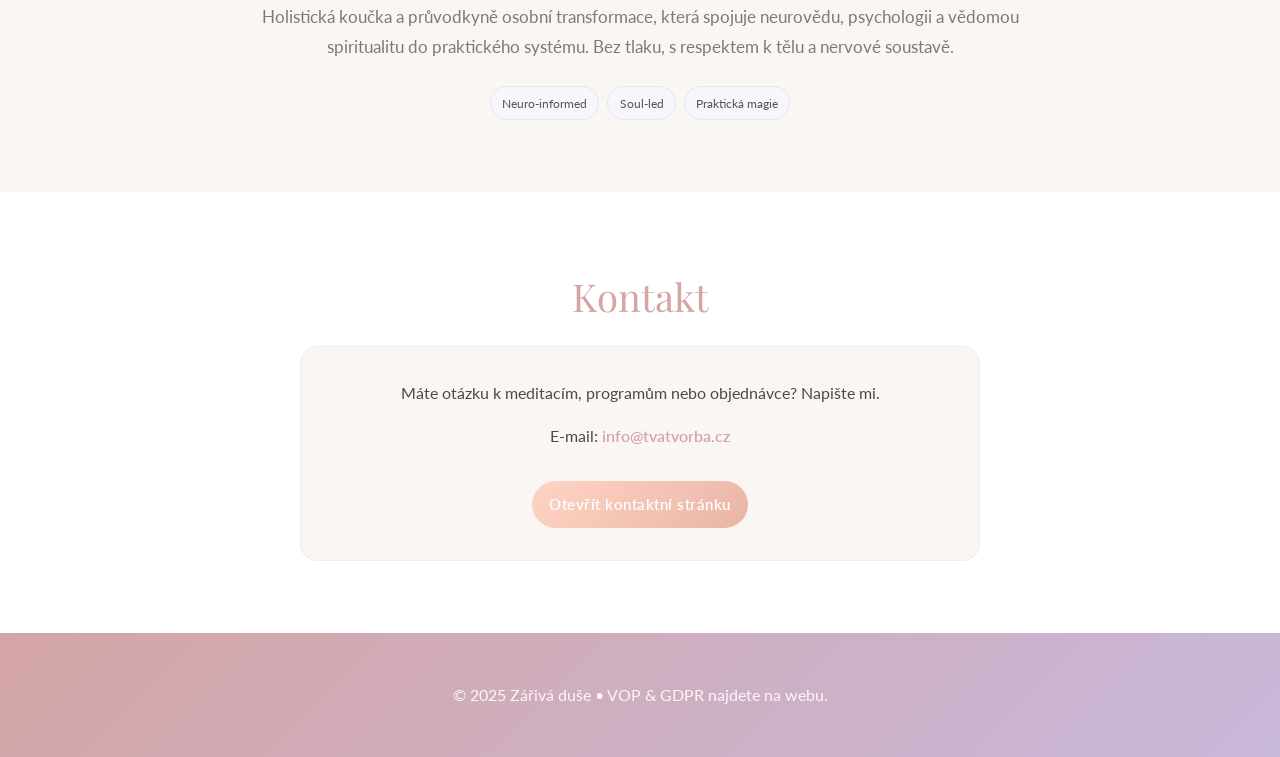
==== commit d528b5fb: "Aktualizace landing page podle designu z zuz.html Kompletní redesign na základě původního souboru zu" ====
--- a/index.html
+++ b/index.html
@@ -3,25 +3,28 @@
 <head>
     <meta charset="UTF-8">
     <meta name="viewport" content="width=device-width, initial-scale=1.0">
-    <meta name="description" content="Zářivá duše - Meditace, ženské kruhy a kakaové ceremonie pro vaši duchovní cestu">
-    <title>Zářivá duše - Meditace, Ženské kruhy, Kakaové ceremonie</title>
+    <meta name="description" content="Vedené meditace, programy, pobyty a ceremonie Zářivá duše. Jedna přehledná stránka s přímými odkazy na detail/checkout.">
+    <title>Zářivá duše – Meditace, kurzy a rituály na jedné stránce</title>
     <link rel="preconnect" href="https://fonts.googleapis.com">
     <link rel="preconnect" href="https://fonts.gstatic.com" crossorigin>
-    <link href="https://fonts.googleapis.com/css2?family=Cormorant+Garamond:wght@300;400;500;600&family=Montserrat:wght@300;400;500;600&display=swap" rel="stylesheet">
+    <link href="https://fonts.googleapis.com/css2?family=Playfair+Display:wght@300;400;500;600&family=Lato:wght@300;400;500&display=swap" rel="stylesheet">
     <link rel="stylesheet" href="styles.css">
 </head>
 <body>
     <!-- Navigation -->
     <nav class="navbar">
-        <div class="container">
-            <div class="logo">
-                <h1>Zářivá duše</h1>
-            </div>
+        <div class="container nav-inner">
+            <a class="brand" href="#home">
+                <span class="brand-badge">ZD</span>
+                <span class="brand-title">Zářivá duše</span>
+            </a>
             <ul class="nav-menu">
                 <li><a href="#home">Domů</a></li>
-                <li><a href="#about">O mně</a></li>
-                <li><a href="#services">Služby</a></li>
-                <li><a href="#gallery">Galerie</a></li>
+                <li><a href="#offer">Nabídka</a></li>
+                <li><a href="#programs">Programy & Pobyty</a></li>
+                <li><a href="#cacao">Kakao & Koučink</a></li>
+                <li><a href="#about">O Zuz</a></li>
+                <li><a href="#order">11:11</a></li>
                 <li><a href="#contact">Kontakt</a></li>
             </ul>
             <div class="hamburger">
@@ -33,197 +36,204 @@
     </nav>
 
     <!-- Hero Section -->
-    <section id="home" class="hero">
+    <header id="home" class="hero">
         <div class="hero-content">
-            <h1 class="hero-title">Vítejte v prostoru<br>pro vaši duši</h1>
-            <p class="hero-subtitle">Objevte cestu k sobě samé skrze meditace, ženské kruhy a kakaové ceremonie</p>
-            <a href="#services" class="cta-button">Zjistit více</a>
+            <h1 class="hero-title">Zpět k srdci. K pravdě těla. K vaší síle.</h1>
+            <p class="hero-subtitle">Jedno místo pro všechny vedené meditace, kurzy, programy i rituály Zářivá duše. Vyberte si, co vás volá – a přejděte rovnou na detail nebo checkout.</p>
+            <a class="cta-button" href="https://zarivaduse.cz/11-11/" target="_blank" rel="noopener">Koupit 11:11 meditaci</a>
         </div>
         <div class="hero-decoration">
             <div class="circle circle-1"></div>
             <div class="circle circle-2"></div>
             <div class="circle circle-3"></div>
         </div>
-    </section>
-
-    <!-- About Section -->
+    </header>
+
+    <!-- Nabídka – Meditace & balíčky -->
+    <section id="offer" class="offer">
+        <div class="container">
+            <h2 class="section-title">Meditace & balíčky</h2>
+            <p class="section-subtitle">Nejrychlejší cesta zpět k sobě. Vybírejte z jednorázových meditací i výhodných balíčků.</p>
+
+            <div class="cards-grid cols-3">
+                <!-- Úplňková meditace -->
+                <article class="card">
+                    <span class="badge">Meditace</span>
+                    <h3>Úplňková meditace</h3>
+                    <p>Uvolnit staré energie, najít klid a vytvořit prostor pro nové začátky; napojení na cykly přírody a vlastní rytmus.</p>
+                    <a class="btn" href="https://zarivaduse.cz/uplnkova-meditace/" target="_blank" rel="noopener">Detail & objednat</a>
+                </article>
+
+                <!-- Lví brána -->
+                <article class="card">
+                    <span class="badge">Meditace</span>
+                    <h3>Lví brána</h3>
+                    <p>Propojení s vnitřní silou; vznikla pro období Lví brány, ale můžete ji používat kdykoli pro aktivaci odvahy a směru.</p>
+                    <a class="btn" href="https://zarivaduse.cz/meditace-lvi-brana/" target="_blank" rel="noopener">Detail & objednat</a>
+                </article>
+
+                <!-- Buněčná moudrost -->
+                <article class="card">
+                    <span class="badge">Meditace</span>
+                    <h3>Probouzení vnitřní moudrosti</h3>
+                    <p>Vedené setkání s „buňkou" – hluboké propojení s tělesnou moudrostí, vděčností a laskavostí k sobě.</p>
+                    <a class="btn" href="https://zarivaduse.cz/transformacni-meditace-setkani-s-bunecnou-moudrosti/" target="_blank" rel="noopener">Detail & objednat</a>
+                </article>
+
+                <!-- Balíček tří meditací -->
+                <article class="card">
+                    <span class="badge">Balíček</span>
+                    <h3>Balíček 3 meditací: Cesta k sobě</h3>
+                    <p>Propojení – Uvolnění – Obnova. Zklidnění, regenerace a návrat do klidu a harmonie v těle i mysli.</p>
+                    <a class="btn" href="https://zarivaduse.cz/balicek-tri-meditaci-cesta-k-sobe-propojeni-uvolneni-obnova/" target="_blank" rel="noopener">Detail & objednat</a>
+                </article>
+
+                <!-- Rozcestník online meditací -->
+                <article class="card">
+                    <span class="badge">Rozcestník</span>
+                    <h3>Online meditace – přehled</h3>
+                    <p>Aktuální nabídka online rituálů a tematických meditací na jednom místě.</p>
+                    <a class="btn" href="https://zarivaduse.cz/online-meditace/" target="_blank" rel="noopener">Otevřít přehled</a>
+                </article>
+
+                <!-- Meditace zdarma -->
+                <article class="card">
+                    <span class="badge">Zdarma</span>
+                    <h3>Meditace zdarma</h3>
+                    <p>Krátká vedená nahrávka pro rychlý návrat k dechu a k sobě. Získáte po vyplnění formuláře.</p>
+                    <a class="btn" href="https://zarivaduse.cz/formular-pro-meditaci-zdarma/" target="_blank" rel="noopener">Získat zdarma</a>
+                </article>
+            </div>
+        </div>
+    </section>
+
+    <!-- Visual (pyramida) -->
+    <section class="visual visual-pyramid">
+        <div class="visual-overlay"></div>
+        <div class="visual-content">
+            <h2 class="visual-title">Prostor, kde vzniká jasnost</h2>
+            <p class="visual-text">Meditace jsou navržené tak, abyste je mohli používat opakovaně – kdykoli potřebujete přeladit tělo, emoce i mysl.</p>
+        </div>
+    </section>
+
+    <!-- Programy & pobyty -->
+    <section id="programs" class="programs">
+        <div class="container">
+            <h2 class="section-title">Programy & pobyty</h2>
+            <p class="section-subtitle">Delší vedené cesty a transformační setkání.</p>
+
+            <div class="cards-grid cols-2">
+                <article class="card">
+                    <span class="badge">Programy</span>
+                    <h3>Programy Zářivá duše</h3>
+                    <p>Tematické série pro postupnou, udržitelnou změnu a integraci do každodennosti.</p>
+                    <a class="btn" href="https://zarivaduse.cz/programy/" target="_blank" rel="noopener">Zobrazit programy</a>
+                </article>
+
+                <article class="card">
+                    <span class="badge">Pobyt</span>
+                    <h3>Transformační pobyty</h3>
+                    <p>Hluboký ponor v bezpečném prostoru, sdílení a integrace – vybrané termíny v roce.</p>
+                    <a class="btn" href="https://zarivaduse.cz/pobyty/" target="_blank" rel="noopener">Aktuální info</a>
+                </article>
+            </div>
+        </div>
+    </section>
+
+    <!-- Kakao & koučink -->
+    <section id="cacao" class="cacao">
+        <div class="container">
+            <h2 class="section-title">Kakaové ceremonie & koučink</h2>
+            <p class="section-subtitle">Rituál pro otevření srdce nebo individuální průvodcovství.</p>
+
+            <div class="cards-grid cols-2">
+                <article class="card">
+                    <span class="badge">Ceremonie</span>
+                    <h3>Kakaová ceremonie</h3>
+                    <p>Léčivá síla kakaa, vedená meditace a sdílená energie skupiny v bezpečném prostoru.</p>
+                    <a class="btn" href="https://zarivaduse.cz/kakaova-ceremonie/" target="_blank" rel="noopener">Více o ceremonii</a>
+                </article>
+
+                <article class="card">
+                    <span class="badge">Individuálně</span>
+                    <h3>Koučink</h3>
+                    <p>Holistický koučink a mentoring: disciplína, která léčí, a měřitelné výsledky bez vyhoření.</p>
+                    <a class="btn" href="https://zarivaduse.cz/koucink/" target="_blank" rel="noopener">Domluvit setkání</a>
+                </article>
+            </div>
+        </div>
+    </section>
+
+    <!-- Visual (column) -->
+    <section class="visual visual-column">
+        <div class="visual-overlay"></div>
+        <div class="visual-content">
+            <h2 class="visual-title">Stává se to jen jednou za 9 let</h2>
+            <p class="visual-text">11:11 propojuje staré a nové – a pomáhá uvolnit minulost a získat jasný plán pro další období.</p>
+        </div>
+    </section>
+
+    <!-- 11:11 order box -->
+    <section id="order" class="order-section">
+        <div class="container">
+            <h2 class="section-title">11:11 – Vedená meditace</h2>
+            <p class="section-subtitle">Okamžitý přístup • MP3 ke stažení • Navždy vaše</p>
+
+            <div class="order-card">
+                <div class="price">555 Kč</div>
+                <p class="order-description">Portál do srdce & manifestace</p>
+                <a class="btn btn-primary" href="https://zarivaduse.cz/11-11/" target="_blank" rel="noopener">Koupit meditaci 11:11</a>
+                <p class="order-note">Platba přes zabezpečenou bránu.</p>
+            </div>
+        </div>
+    </section>
+
+    <!-- O Zuz -->
     <section id="about" class="about">
-        <div class="container">
-            <div class="about-content">
-                <div class="about-text">
-                    <h2 class="section-title">O mně</h2>
-                    <p>Vítejte v prostoru, kde se setkává moderní život s prastarou moudrostí. Jsem průvodkyní na cestě k sobě samé, ke své vnitřní síle a ženské podstatě.</p>
-                    <p>Skrze meditace, ženské kruhy a kakaové ceremonie vytvářím bezpečný prostor pro vaše sebepoznání, uzdravení a růst. Věřím, že každá žena v sobě nese jedinečnou zářivou sílu, která čeká na své probuzení.</p>
-                    <p>Pojďme společně objevit vaši cestu k autentičnosti, radosti a vnitřnímu klidu.</p>
-                </div>
-                <div class="about-image">
-                    <div class="image-placeholder">
+        <div class="container about-container">
+            <h2 class="section-title">O Zuz</h2>
+
+            <div class="avatar-wrap">
+                <div class="avatar">
+                    <div class="avatar-placeholder">
                         <svg viewBox="0 0 200 200" xmlns="http://www.w3.org/2000/svg">
-                            <path fill="#5BC0BE" d="M44.7,-76.4C58.8,-69.2,71.8,-59.1,79.6,-45.8C87.4,-32.6,90,-16.3,88.5,-0.9C87,14.6,81.4,29.2,73.1,42.8C64.8,56.4,53.8,69,40.1,76.8C26.4,84.6,10,87.6,-5.8,86.4C-21.6,85.2,-36.8,79.8,-50.3,71.8C-63.8,63.8,-75.6,53.2,-82.8,39.8C-90,26.4,-92.6,10.2,-91.1,-5.6C-89.6,-21.4,-84,-36.8,-75.1,-50.4C-66.2,-64,-54,-75.8,-39.8,-82.9C-25.6,-90,-12.8,-92.4,1.4,-94.6C15.6,-96.8,30.6,-83.6,44.7,-76.4Z" transform="translate(100 100)" />
+                            <circle cx="100" cy="100" r="90" fill="#d4a5a5" opacity="0.3"/>
+                            <circle cx="100" cy="80" r="40" fill="#d4a5a5"/>
+                            <ellipse cx="100" cy="160" rx="60" ry="50" fill="#d4a5a5"/>
                         </svg>
                     </div>
                 </div>
             </div>
-        </div>
-    </section>
-
-    <!-- Services Section -->
-    <section id="services" class="services">
-        <div class="container">
-            <h2 class="section-title centered">Služby</h2>
-            <p class="section-subtitle">Objevte cestu, která rezonuje s vaší duší</p>
-
-            <div class="services-grid">
-                <!-- Meditace -->
-                <div class="service-card">
-                    <div class="service-icon">
-                        <svg width="60" height="60" viewBox="0 0 60 60" fill="none" xmlns="http://www.w3.org/2000/svg">
-                            <circle cx="30" cy="30" r="28" stroke="#5BC0BE" stroke-width="2" fill="none"/>
-                            <circle cx="30" cy="30" r="20" stroke="#5BC0BE" stroke-width="2" fill="none"/>
-                            <circle cx="30" cy="30" r="12" stroke="#5BC0BE" stroke-width="2" fill="none"/>
-                            <circle cx="30" cy="30" r="4" fill="#5BC0BE"/>
-                        </svg>
-                    </div>
-                    <h3>Meditace</h3>
-                    <p>Vodené meditace pro uklidnění mysli, spojení se sebou samou a nalezení vnitřního klidu. Naučte se techniky, které vám pomohou zvládat stres a nacházet harmonii v každodenním životě.</p>
-                    <ul class="service-features">
-                        <li>Skupinové meditace</li>
-                        <li>Individuální lekce</li>
-                        <li>Online setkání</li>
-                    </ul>
-                </div>
-
-                <!-- Ženské kruhy -->
-                <div class="service-card featured">
-                    <div class="service-icon">
-                        <svg width="60" height="60" viewBox="0 0 60 60" fill="none" xmlns="http://www.w3.org/2000/svg">
-                            <circle cx="30" cy="20" r="8" stroke="#D4A5A5" stroke-width="2" fill="none"/>
-                            <circle cx="15" cy="35" r="6" stroke="#D4A5A5" stroke-width="2" fill="none"/>
-                            <circle cx="45" cy="35" r="6" stroke="#D4A5A5" stroke-width="2" fill="none"/>
-                            <circle cx="22" cy="48" r="5" stroke="#D4A5A5" stroke-width="2" fill="none"/>
-                            <circle cx="38" cy="48" r="5" stroke="#D4A5A5" stroke-width="2" fill="none"/>
-                        </svg>
-                    </div>
-                    <h3>Ženské kruhy</h3>
-                    <p>Bezpečný prostor pro sdílení, podporu a sílu ženství. V kruhu se setkáváme jako sestry, abychom společně objevovaly svou autenticitu, uzdravovaly staré rány a oslavovaly svou jedinečnost.</p>
-                    <ul class="service-features">
-                        <li>Pravidelné měsíční setkání</li>
-                        <li>Tematické kruhy</li>
-                        <li>Rituály a ceremonie</li>
-                    </ul>
-                </div>
-
-                <!-- Kakaové ceremonie -->
-                <div class="service-card">
-                    <div class="service-icon">
-                        <svg width="60" height="60" viewBox="0 0 60 60" fill="none" xmlns="http://www.w3.org/2000/svg">
-                            <path d="M15 45C15 45 12 38 12 30C12 22 15 15 15 15" stroke="#5BC0BE" stroke-width="2" fill="none"/>
-                            <path d="M45 45C45 45 48 38 48 30C48 22 45 15 45 15" stroke="#5BC0BE" stroke-width="2" fill="none"/>
-                            <path d="M20 40C20 40 18 35 18 30C18 25 20 20 20 20" stroke="#5BC0BE" stroke-width="2" fill="none"/>
-                            <path d="M40 40C40 40 42 35 42 30C42 25 40 20 40 20" stroke="#5BC0BE" stroke-width="2" fill="none"/>
-                            <circle cx="30" cy="30" r="8" fill="#5BC0BE"/>
-                            <path d="M30 15 L30 8 M25 17 L22 12 M35 17 L38 12" stroke="#5BC0BE" stroke-width="2"/>
-                        </svg>
-                    </div>
-                    <h3>Kakaové ceremonie</h3>
-                    <p>Prastarý rituál s léčivým ceremoniálním kakaem, které otevírá srdce a prohlubuje spojení s vlastní intuicí. Zažijte magii kakaa v bezpečném a láskyplném prostředí.</p>
-                    <ul class="service-features">
-                        <li>Skupinové ceremonie</li>
-                        <li>Privátní setkání</li>
-                        <li>Speciální akce</li>
-                    </ul>
-                </div>
-            </div>
-        </div>
-    </section>
-
-    <!-- Gallery Section -->
-    <section id="gallery" class="gallery">
-        <div class="container">
-            <h2 class="section-title centered">Galerie</h2>
-            <p class="section-subtitle">Nahlédněte do našich setkání</p>
-
-            <div class="gallery-grid">
-                <div class="gallery-item">
-                    <div class="gallery-placeholder" style="background: linear-gradient(135deg, #5BC0BE 0%, #1C7C7B 100%);">
-                        <span>Meditační prostor</span>
-                    </div>
-                </div>
-                <div class="gallery-item">
-                    <div class="gallery-placeholder" style="background: linear-gradient(135deg, #D4A5A5 0%, #C08B8B 100%);">
-                        <span>Ženský kruh</span>
-                    </div>
-                </div>
-                <div class="gallery-item">
-                    <div class="gallery-placeholder" style="background: linear-gradient(135deg, #5BC0BE 0%, #D4A5A5 100%);">
-                        <span>Kakaová ceremonie</span>
-                    </div>
-                </div>
-                <div class="gallery-item">
-                    <div class="gallery-placeholder" style="background: linear-gradient(135deg, #1C7C7B 0%, #5BC0BE 100%);">
-                        <span>Společné setkání</span>
-                    </div>
-                </div>
-                <div class="gallery-item">
-                    <div class="gallery-placeholder" style="background: linear-gradient(135deg, #C08B8B 0%, #D4A5A5 100%);">
-                        <span>Rituál</span>
-                    </div>
-                </div>
-                <div class="gallery-item">
-                    <div class="gallery-placeholder" style="background: linear-gradient(135deg, #D4A5A5 0%, #5BC0BE 100%);">
-                        <span>Meditace v kruhu</span>
-                    </div>
-                </div>
-            </div>
-        </div>
-    </section>
-
-    <!-- Contact Section -->
+
+            <p class="about-text">
+                Holistická koučka a průvodkyně osobní transformace, která spojuje neurovědu, psychologii a vědomou spiritualitu do praktického systému. Bez tlaku, s respektem k tělu a nervové soustavě.
+            </p>
+
+            <div class="chips">
+                <span class="chip">Neuro-informed</span>
+                <span class="chip">Soul-led</span>
+                <span class="chip">Praktická magie</span>
+            </div>
+        </div>
+    </section>
+
+    <!-- Kontakt -->
     <section id="contact" class="contact">
         <div class="container">
-            <h2 class="section-title centered">Kontakt</h2>
-            <p class="section-subtitle">Pojďme se spojit</p>
-
-            <div class="contact-content">
-                <div class="contact-info">
-                    <div class="contact-item">
-                        <h3>Email</h3>
-                        <p><a href="mailto:info@zarivaduse.cz">info@zarivaduse.cz</a></p>
-                    </div>
-                    <div class="contact-item">
-                        <h3>Telefon</h3>
-                        <p><a href="tel:+420123456789">+420 123 456 789</a></p>
-                    </div>
-                    <div class="contact-item">
-                        <h3>Sledujte mě</h3>
-                        <div class="social-links">
-                            <a href="#" class="social-link">Instagram</a>
-                            <a href="#" class="social-link">Facebook</a>
-                        </div>
-                    </div>
-                </div>
-
-                <form class="contact-form">
-                    <div class="form-group">
-                        <input type="text" placeholder="Vaše jméno" required>
-                    </div>
-                    <div class="form-group">
-                        <input type="email" placeholder="Váš email" required>
-                    </div>
-                    <div class="form-group">
-                        <textarea placeholder="Vaše zpráva" rows="5" required></textarea>
-                    </div>
-                    <button type="submit" class="submit-button">Odeslat zprávu</button>
-                </form>
+            <h2 class="section-title">Kontakt</h2>
+
+            <div class="contact-card">
+                <p>Máte otázku k meditacím, programům nebo objednávce? Napište mi.</p>
+                <p class="contact-email">E-mail: <a href="mailto:info@tvatvorba.cz">info@tvatvorba.cz</a></p>
+                <a class="btn" href="https://zarivaduse.cz/kontakt/" target="_blank" rel="noopener">Otevřít kontaktní stránku</a>
             </div>
         </div>
     </section>
 
     <!-- Footer -->
     <footer class="footer">
-        <div class="container">
-            <p>&copy; 2024 Zářivá duše. Všechna práva vyhrazena.</p>
-            <p class="footer-tagline">S láskou pro vaši duchovní cestu ✨</p>
+        <div class="container footer-content">
+            <p>&copy; 2025 Zářivá duše • VOP & GDPR najdete na webu.</p>
         </div>
     </footer>
 
--- a/styles.css
+++ b/styles.css
@@ -9,17 +9,20 @@
 }
 
 :root {
-    --color-primary: #5BC0BE;
-    --color-primary-dark: #1C7C7B;
-    --color-secondary: #D4A5A5;
-    --color-secondary-dark: #C08B8B;
-    --color-light: #FAF9F6;
-    --color-white: #FFFFFF;
-    --color-text: #2C3E50;
-    --color-text-light: #6B7280;
-
-    --font-heading: 'Cormorant Garamond', serif;
-    --font-body: 'Montserrat', sans-serif;
+    --primary: #d4a5a5;
+    --primary-dark: #c09090;
+    --secondary: #f4e4e4;
+    --accent: #e8b5a5;
+    --lavender: #c8b8db;
+    --cream: #faf6f3;
+    --white: #fff;
+    --text: #4a4a4a;
+    --muted: #7a7a7a;
+    --border: rgba(212, 165, 165, 0.15);
+    --peach: #ffd4c4;
+
+    --font-heading: 'Playfair Display', Georgia, serif;
+    --font-body: 'Lato', 'Segoe UI', sans-serif;
 
     --transition: all 0.3s ease;
 }
@@ -30,16 +33,16 @@
 
 body {
     font-family: var(--font-body);
-    color: var(--color-text);
+    color: var(--text);
     line-height: 1.7;
-    background-color: var(--color-light);
+    background-color: var(--cream);
     overflow-x: hidden;
 }
 
 .container {
     max-width: 1200px;
     margin: 0 auto;
-    padding: 0 2rem;
+    padding: 0 1rem;
 }
 
 h1, h2, h3, h4 {
@@ -66,38 +69,57 @@
     position: fixed;
     top: 0;
     width: 100%;
-    background: rgba(250, 249, 246, 0.95);
+    height: 60px;
+    z-index: 1000;
+    background: rgba(255, 255, 255, 0.92);
     backdrop-filter: blur(10px);
-    z-index: 1000;
-    padding: 1.5rem 0;
-    box-shadow: 0 2px 20px rgba(0, 0, 0, 0.05);
-}
-
-.navbar .container {
+    border-bottom: 1px solid var(--border);
+}
+
+.nav-inner {
+    height: 60px;
     display: flex;
+    align-items: center;
     justify-content: space-between;
+}
+
+.brand {
+    display: flex;
+    gap: 0.6rem;
     align-items: center;
-}
-
-.logo h1 {
-    font-size: 1.8rem;
-    color: var(--color-primary-dark);
+    text-decoration: none;
+}
+
+.brand-badge {
+    width: 38px;
+    height: 38px;
+    border-radius: 12px;
+    background: linear-gradient(135deg, var(--primary), var(--lavender));
+    display: grid;
+    place-items: center;
+    color: var(--white);
+    font-weight: 700;
+    font-size: 0.9rem;
+}
+
+.brand-title {
+    color: var(--text);
     font-weight: 600;
-    letter-spacing: 1px;
+    font-size: 1.1rem;
 }
 
 .nav-menu {
     display: flex;
+    gap: 1.25rem;
     list-style: none;
-    gap: 2.5rem;
 }
 
 .nav-menu a {
+    color: var(--muted);
+    text-decoration: none;
     font-size: 0.95rem;
-    font-weight: 400;
-    letter-spacing: 0.5px;
     position: relative;
-    color: var(--color-text);
+    transition: var(--transition);
 }
 
 .nav-menu a::after {
@@ -107,8 +129,12 @@
     left: 0;
     width: 0;
     height: 2px;
-    background: linear-gradient(90deg, var(--color-primary), var(--color-secondary));
+    background: linear-gradient(90deg, var(--primary), var(--lavender));
     transition: var(--transition);
+}
+
+.nav-menu a:hover {
+    color: var(--primary);
 }
 
 .nav-menu a:hover::after {
@@ -120,13 +146,16 @@
     flex-direction: column;
     gap: 5px;
     cursor: pointer;
+    background: none;
+    border: none;
 }
 
 .hamburger span {
     width: 25px;
     height: 3px;
-    background: var(--color-primary);
+    background: var(--primary);
     transition: var(--transition);
+    display: block;
 }
 
 /* ==========================================
@@ -134,18 +163,23 @@
    ========================================== */
 
 .hero {
-    min-height: 100vh;
+    margin-top: 60px;
+    min-height: 92vh;
     display: flex;
     align-items: center;
     justify-content: center;
     position: relative;
-    background: linear-gradient(135deg, #FAF9F6 0%, #E8F4F3 50%, #F5E8E8 100%);
-    padding: 6rem 2rem 4rem;
+    background: linear-gradient(135deg,
+        rgba(212, 165, 165, 0.55),
+        rgba(200, 184, 219, 0.45),
+        rgba(244, 228, 228, 0.55)
+    );
+    padding: 5rem 1rem;
     overflow: hidden;
 }
 
 .hero-content {
-    max-width: 800px;
+    max-width: 860px;
     text-align: center;
     position: relative;
     z-index: 2;
@@ -153,36 +187,38 @@
 }
 
 .hero-title {
-    font-size: 4.5rem;
+    font-size: clamp(2.4rem, 5.8vw, 3.8rem);
     line-height: 1.2;
     margin-bottom: 1.5rem;
-    color: var(--color-primary-dark);
-    font-weight: 400;
+    color: var(--white);
+    font-weight: 300;
+    text-shadow: 0 2px 14px rgba(0, 0, 0, 0.2);
 }
 
 .hero-subtitle {
-    font-size: 1.3rem;
-    color: var(--color-text-light);
-    margin-bottom: 3rem;
-    font-weight: 300;
-    letter-spacing: 0.5px;
+    font-size: clamp(1rem, 2vw, 1.2rem);
+    color: var(--white);
+    opacity: 0.95;
+    margin-bottom: 2rem;
+    line-height: 1.8;
 }
 
 .cta-button {
     display: inline-block;
-    padding: 1.2rem 3rem;
-    background: linear-gradient(135deg, var(--color-primary), var(--color-primary-dark));
-    color: var(--color-white);
-    border-radius: 50px;
-    font-weight: 500;
-    letter-spacing: 1px;
+    padding: 1rem 2.4rem;
+    background: linear-gradient(135deg, var(--peach), var(--accent));
+    color: var(--white);
+    border-radius: 999px;
+    font-weight: 700;
+    letter-spacing: 1.5px;
     transition: var(--transition);
-    box-shadow: 0 10px 30px rgba(91, 192, 190, 0.3);
+    box-shadow: 0 10px 26px rgba(232, 181, 165, 0.38);
+    font-size: 0.95rem;
 }
 
 .cta-button:hover {
     transform: translateY(-3px);
-    box-shadow: 0 15px 40px rgba(91, 192, 190, 0.4);
+    box-shadow: 0 15px 35px rgba(232, 181, 165, 0.5);
 }
 
 .hero-decoration {
@@ -205,7 +241,7 @@
 .circle-1 {
     width: 400px;
     height: 400px;
-    background: var(--color-primary);
+    background: var(--lavender);
     top: -100px;
     right: -100px;
     animation-delay: 0s;
@@ -214,7 +250,7 @@
 .circle-2 {
     width: 300px;
     height: 300px;
-    background: var(--color-secondary);
+    background: var(--primary);
     bottom: -50px;
     left: -50px;
     animation-delay: 2s;
@@ -223,342 +259,389 @@
 .circle-3 {
     width: 200px;
     height: 200px;
-    background: var(--color-primary);
+    background: var(--peach);
     top: 50%;
     left: 10%;
     animation-delay: 4s;
 }
 
 /* ==========================================
+   Sections Base
+   ========================================== */
+
+section {
+    padding: 4.5rem 0;
+}
+
+.section-title {
+    font-size: clamp(1.9rem, 3vw, 2.4rem);
+    font-weight: 300;
+    color: var(--primary);
+    margin-bottom: 1rem;
+    text-align: center;
+}
+
+.section-subtitle {
+    color: var(--muted);
+    max-width: 900px;
+    margin: 0.25rem auto 1.8rem;
+    text-align: center;
+    font-size: 1.05rem;
+}
+
+/* ==========================================
+   Cards & Grid
+   ========================================== */
+
+.card {
+    background: var(--white);
+    border: 1px solid var(--border);
+    border-radius: 18px;
+    box-shadow: 0 6px 20px rgba(212, 165, 165, 0.08);
+    padding: 1.8rem 1.5rem;
+    transition: var(--transition);
+    height: 100%;
+    display: flex;
+    flex-direction: column;
+}
+
+.card:hover {
+    transform: translateY(-5px);
+    box-shadow: 0 12px 30px rgba(212, 165, 165, 0.15);
+}
+
+.card h3 {
+    font-size: 1.25rem;
+    color: #5b4b4b;
+    margin: 0.4rem 0 0.6rem;
+    line-height: 1.4;
+}
+
+.card p {
+    font-size: 0.98rem;
+    color: var(--muted);
+    line-height: 1.7;
+    margin-bottom: 1rem;
+    flex-grow: 1;
+}
+
+.badge {
+    display: inline-block;
+    font-size: 0.72rem;
+    letter-spacing: 0.12em;
+    color: #885;
+    background: var(--white);
+    border: 1px solid var(--border);
+    border-radius: 999px;
+    padding: 0.2rem 0.6rem;
+    margin-bottom: 0.35rem;
+    text-transform: uppercase;
+}
+
+.cards-grid {
+    display: grid;
+    gap: 1.5rem;
+    margin-top: 3rem;
+}
+
+.cards-grid.cols-2 {
+    grid-template-columns: 1fr;
+}
+
+.cards-grid.cols-3 {
+    grid-template-columns: 1fr;
+}
+
+@media (min-width: 680px) {
+    .cards-grid.cols-2 {
+        grid-template-columns: repeat(2, 1fr);
+    }
+}
+
+@media (min-width: 960px) {
+    .cards-grid.cols-3 {
+        grid-template-columns: repeat(3, 1fr);
+    }
+}
+
+.btn {
+    display: inline-block;
+    padding: 0.7rem 1.1rem;
+    background: linear-gradient(135deg, var(--peach), var(--accent));
+    color: var(--white);
+    border-radius: 999px;
+    font-weight: 600;
+    font-size: 0.92rem;
+    letter-spacing: 0.5px;
+    transition: var(--transition);
+    text-align: center;
+    margin-top: auto;
+}
+
+.btn:hover {
+    transform: translateY(-2px);
+    box-shadow: 0 8px 20px rgba(232, 181, 165, 0.3);
+}
+
+.btn-primary {
+    background: linear-gradient(135deg, var(--primary), var(--primary-dark));
+    font-size: 1rem;
+    padding: 1rem 2rem;
+}
+
+/* ==========================================
+   Visual Sections
+   ========================================== */
+
+.visual {
+    min-height: 56vh;
+    display: grid;
+    place-items: center;
+    text-align: center;
+    color: var(--white);
+    position: relative;
+    background-size: cover;
+    background-position: center;
+}
+
+.visual-overlay {
+    position: absolute;
+    inset: 0;
+    background: radial-gradient(circle at center, rgba(255, 255, 255, 0.08), rgba(0, 0, 0, 0.35));
+    z-index: 1;
+}
+
+.visual-content {
+    position: relative;
+    z-index: 2;
+    max-width: 760px;
+    padding: 0 1rem;
+}
+
+.visual-title {
+    font-size: clamp(1.8rem, 4vw, 2.5rem);
+    font-weight: 300;
+    color: var(--white);
+    margin-bottom: 1rem;
+    text-shadow: 0 2px 10px rgba(0, 0, 0, 0.4);
+}
+
+.visual-text {
+    font-size: 1.1rem;
+    color: var(--white);
+    opacity: 0.95;
+    line-height: 1.8;
+    text-shadow: 0 2px 8px rgba(0, 0, 0, 0.3);
+}
+
+.visual-pyramid {
+    background: linear-gradient(135deg, rgba(212, 165, 165, 0.8), rgba(200, 184, 219, 0.7)),
+                url('portal-pyramid.jpg') center/cover no-repeat;
+}
+
+.visual-column {
+    background: linear-gradient(135deg, rgba(200, 184, 219, 0.8), rgba(212, 165, 165, 0.7)),
+                url('portal-column.jpg') center/cover no-repeat;
+}
+
+/* Fallback if images don't exist */
+.visual-pyramid:not([style*="background-image"]) {
+    background: linear-gradient(135deg, rgba(212, 165, 165, 0.8), rgba(200, 184, 219, 0.7));
+}
+
+.visual-column:not([style*="background-image"]) {
+    background: linear-gradient(135deg, rgba(200, 184, 219, 0.8), rgba(212, 165, 165, 0.7));
+}
+
+/* ==========================================
+   Offer Section
+   ========================================== */
+
+.offer {
+    background: var(--white);
+}
+
+/* ==========================================
+   Programs Section
+   ========================================== */
+
+.programs {
+    background: var(--cream);
+}
+
+/* ==========================================
+   Cacao Section
+   ========================================== */
+
+.cacao {
+    background: var(--white);
+}
+
+/* ==========================================
+   Order Section (11:11)
+   ========================================== */
+
+.order-section {
+    background: linear-gradient(135deg, var(--secondary), var(--cream));
+}
+
+.order-card {
+    max-width: 640px;
+    margin: 0 auto;
+    text-align: center;
+    background: var(--white);
+    border: 1px solid var(--border);
+    border-radius: 18px;
+    padding: 2.5rem 2rem;
+    box-shadow: 0 10px 30px rgba(212, 165, 165, 0.12);
+}
+
+.price {
+    font-size: 2rem;
+    font-weight: 700;
+    color: var(--primary-dark);
+    margin: 0.2rem 0 0.6rem;
+}
+
+.order-description {
+    color: var(--muted);
+    margin-bottom: 1.5rem;
+    font-size: 1.05rem;
+}
+
+.order-note {
+    margin-top: 0.8rem;
+    color: var(--muted);
+    font-size: 0.95rem;
+}
+
+/* ==========================================
    About Section
    ========================================== */
 
 .about {
-    padding: 8rem 0;
-    background: var(--color-white);
-}
-
-.about-content {
+    background: var(--cream);
+}
+
+.about-container {
+    max-width: 980px;
+    margin: 0 auto;
+}
+
+.avatar-wrap {
     display: grid;
-    grid-template-columns: 1fr 1fr;
-    gap: 4rem;
-    align-items: center;
-}
-
-.about-text p {
-    margin-bottom: 1.5rem;
-    color: var(--color-text-light);
-    font-size: 1.05rem;
-}
-
-.section-title {
-    font-size: 3rem;
-    margin-bottom: 2rem;
-    color: var(--color-primary-dark);
-    font-weight: 500;
-}
-
-.section-title.centered {
-    text-align: center;
-}
-
-.about-image {
-    display: flex;
-    justify-content: center;
-    align-items: center;
-}
-
-.image-placeholder {
-    width: 100%;
-    max-width: 400px;
-    aspect-ratio: 1;
+    place-items: center;
+    margin: 1.5rem 0;
+}
+
+.avatar {
+    width: 140px;
+    height: 140px;
+    border-radius: 999px;
+    background: var(--white);
+    box-shadow: 0 8px 26px rgba(0, 0, 0, 0.08);
+    display: grid;
+    place-items: center;
+}
+
+.avatar-placeholder {
+    width: 92%;
+    height: 92%;
+    border-radius: 999px;
+    overflow: hidden;
     display: flex;
     align-items: center;
     justify-content: center;
-    animation: rotate 20s linear infinite;
-}
-
-.image-placeholder svg {
+}
+
+.avatar-placeholder svg {
     width: 100%;
     height: 100%;
 }
 
-/* ==========================================
-   Services Section
-   ========================================== */
-
-.services {
-    padding: 8rem 0;
-    background: linear-gradient(135deg, #F5E8E8 0%, #FAF9F6 50%, #E8F4F3 100%);
-}
-
-.section-subtitle {
-    text-align: center;
-    color: var(--color-text-light);
-    font-size: 1.1rem;
-    margin-bottom: 4rem;
-    font-weight: 300;
-}
-
-.services-grid {
-    display: grid;
-    grid-template-columns: repeat(auto-fit, minmax(320px, 1fr));
-    gap: 2.5rem;
-    margin-top: 3rem;
-}
-
-.service-card {
-    background: var(--color-white);
-    padding: 3rem 2rem;
-    border-radius: 20px;
-    transition: var(--transition);
-    border: 2px solid transparent;
-    position: relative;
-    overflow: hidden;
-}
-
-.service-card::before {
-    content: '';
-    position: absolute;
-    top: 0;
-    left: 0;
-    width: 100%;
-    height: 4px;
-    background: linear-gradient(90deg, var(--color-primary), var(--color-secondary));
-    transform: scaleX(0);
-    transition: var(--transition);
-}
-
-.service-card:hover {
-    transform: translateY(-10px);
-    box-shadow: 0 20px 50px rgba(0, 0, 0, 0.1);
-}
-
-.service-card:hover::before {
-    transform: scaleX(1);
-}
-
-.service-card.featured {
-    border: 2px solid var(--color-secondary);
-    background: linear-gradient(135deg, rgba(212, 165, 165, 0.05), rgba(255, 255, 255, 1));
-}
-
-.service-icon {
-    margin-bottom: 2rem;
+.about-text {
+    max-width: 820px;
+    margin: 0 auto 1.5rem;
+    text-align: center;
+    color: var(--muted);
+    font-size: 1.05rem;
+    line-height: 1.8;
+}
+
+.chips {
     display: flex;
+    flex-wrap: wrap;
+    gap: 0.5rem;
     justify-content: center;
-}
-
-.service-card h3 {
-    font-size: 1.8rem;
+    margin-top: 1rem;
+}
+
+.chip {
+    background: #f7f6fb;
+    border: 1px solid #e6e6f2;
+    font-size: 0.78rem;
+    padding: 0.35rem 0.7rem;
+    border-radius: 999px;
+    color: #555;
+}
+
+/* ==========================================
+   Contact Section
+   ========================================== */
+
+.contact {
+    background: var(--white);
+}
+
+.contact-card {
+    max-width: 680px;
+    margin: 0 auto;
+    background: var(--cream);
+    border: 1px solid var(--border);
+    border-radius: 18px;
+    padding: 2rem;
+    text-align: center;
+}
+
+.contact-card p {
     margin-bottom: 1rem;
-    color: var(--color-primary-dark);
-    text-align: center;
-}
-
-.service-card p {
-    color: var(--color-text-light);
-    margin-bottom: 2rem;
-    line-height: 1.8;
-    text-align: center;
-}
-
-.service-features {
-    list-style: none;
-    padding: 0;
-}
-
-.service-features li {
-    padding: 0.6rem 0;
-    color: var(--color-text);
-    position: relative;
-    padding-left: 1.5rem;
-    font-size: 0.95rem;
-}
-
-.service-features li::before {
-    content: '✦';
-    position: absolute;
-    left: 0;
-    color: var(--color-secondary);
-}
-
-/* ==========================================
-   Gallery Section
-   ========================================== */
-
-.gallery {
-    padding: 8rem 0;
-    background: var(--color-white);
-}
-
-.gallery-grid {
-    display: grid;
-    grid-template-columns: repeat(auto-fit, minmax(300px, 1fr));
-    gap: 1.5rem;
-    margin-top: 3rem;
-}
-
-.gallery-item {
-    position: relative;
-    overflow: hidden;
-    border-radius: 15px;
-    aspect-ratio: 1;
-    cursor: pointer;
-    transition: var(--transition);
-}
-
-.gallery-item:hover {
-    transform: scale(1.05);
-}
-
-.gallery-placeholder {
-    width: 100%;
-    height: 100%;
-    display: flex;
-    align-items: center;
-    justify-content: center;
-    color: var(--color-white);
-    font-size: 1.2rem;
-    font-weight: 500;
-    text-align: center;
-    padding: 2rem;
-    transition: var(--transition);
-}
-
-.gallery-item:hover .gallery-placeholder {
+    color: var(--text);
+}
+
+.contact-email {
+    color: var(--muted);
+    margin-top: 0.4rem;
+}
+
+.contact-email a {
+    color: var(--primary);
+    font-weight: 600;
+}
+
+.contact-email a:hover {
+    color: var(--primary-dark);
+}
+
+.contact-card .btn {
+    margin-top: 1rem;
+}
+
+/* ==========================================
+   Footer
+   ========================================== */
+
+.footer {
+    background: linear-gradient(135deg, var(--primary), var(--lavender));
+    color: var(--white);
+    padding: 3rem 0;
+}
+
+.footer-content {
+    text-align: center;
+}
+
+.footer p {
     opacity: 0.9;
-}
-
-/* ==========================================
-   Contact Section
-   ========================================== */
-
-.contact {
-    padding: 8rem 0;
-    background: linear-gradient(135deg, #E8F4F3 0%, #FAF9F6 100%);
-}
-
-.contact-content {
-    display: grid;
-    grid-template-columns: 1fr 1fr;
-    gap: 4rem;
-    margin-top: 3rem;
-}
-
-.contact-info {
-    display: flex;
-    flex-direction: column;
-    gap: 2.5rem;
-}
-
-.contact-item h3 {
-    font-size: 1.5rem;
-    margin-bottom: 0.5rem;
-    color: var(--color-primary-dark);
-}
-
-.contact-item p {
-    color: var(--color-text-light);
-    font-size: 1.05rem;
-}
-
-.contact-item a {
-    color: var(--color-primary);
-    font-weight: 500;
-}
-
-.contact-item a:hover {
-    color: var(--color-primary-dark);
-}
-
-.social-links {
-    display: flex;
-    gap: 1.5rem;
-    margin-top: 0.5rem;
-}
-
-.social-link {
-    padding: 0.7rem 1.5rem;
-    background: var(--color-white);
-    border-radius: 30px;
-    color: var(--color-primary);
-    font-weight: 500;
-    transition: var(--transition);
-    border: 2px solid var(--color-primary);
-}
-
-.social-link:hover {
-    background: var(--color-primary);
-    color: var(--color-white);
-    transform: translateY(-2px);
-}
-
-.contact-form {
-    display: flex;
-    flex-direction: column;
-    gap: 1.5rem;
-}
-
-.form-group input,
-.form-group textarea {
-    width: 100%;
-    padding: 1.2rem;
-    border: 2px solid rgba(91, 192, 190, 0.2);
-    border-radius: 10px;
-    font-family: var(--font-body);
-    font-size: 1rem;
-    transition: var(--transition);
-    background: var(--color-white);
-}
-
-.form-group input:focus,
-.form-group textarea:focus {
-    outline: none;
-    border-color: var(--color-primary);
-    box-shadow: 0 0 0 3px rgba(91, 192, 190, 0.1);
-}
-
-.submit-button {
-    padding: 1.2rem 2.5rem;
-    background: linear-gradient(135deg, var(--color-secondary), var(--color-secondary-dark));
-    color: var(--color-white);
-    border: none;
-    border-radius: 50px;
-    font-family: var(--font-body);
-    font-size: 1rem;
-    font-weight: 500;
-    letter-spacing: 1px;
-    cursor: pointer;
-    transition: var(--transition);
-    box-shadow: 0 10px 30px rgba(212, 165, 165, 0.3);
-}
-
-.submit-button:hover {
-    transform: translateY(-3px);
-    box-shadow: 0 15px 40px rgba(212, 165, 165, 0.4);
-}
-
-/* ==========================================
-   Footer
-   ========================================== */
-
-.footer {
-    background: var(--color-primary-dark);
-    color: var(--color-white);
-    padding: 3rem 0;
-    text-align: center;
-}
-
-.footer p {
-    margin-bottom: 0.5rem;
-    opacity: 0.9;
-}
-
-.footer-tagline {
-    font-family: var(--font-heading);
-    font-size: 1.1rem;
-    opacity: 0.8;
 }
 
 /* ==========================================
@@ -585,15 +668,6 @@
     }
 }
 
-@keyframes rotate {
-    from {
-        transform: rotate(0deg);
-    }
-    to {
-        transform: rotate(360deg);
-    }
-}
-
 /* ==========================================
    Responsive Design
    ========================================== */
@@ -602,14 +676,15 @@
     .nav-menu {
         position: fixed;
         left: -100%;
-        top: 80px;
+        top: 60px;
         flex-direction: column;
-        background: var(--color-white);
+        background: var(--white);
         width: 100%;
         text-align: center;
         transition: 0.3s;
         box-shadow: 0 10px 27px rgba(0, 0, 0, 0.05);
         padding: 2rem 0;
+        gap: 1.5rem;
     }
 
     .nav-menu.active {
@@ -618,30 +693,6 @@
 
     .hamburger {
         display: flex;
-    }
-
-    .hero-title {
-        font-size: 3rem;
-    }
-
-    .hero-subtitle {
-        font-size: 1.1rem;
-    }
-
-    .about-content {
-        grid-template-columns: 1fr;
-    }
-
-    .contact-content {
-        grid-template-columns: 1fr;
-    }
-
-    .services-grid {
-        grid-template-columns: 1fr;
-    }
-
-    .section-title {
-        font-size: 2.5rem;
     }
 }
 
@@ -651,32 +702,12 @@
     }
 
     .hero {
-        padding: 5rem 1rem 3rem;
-    }
-
-    .hero-title {
-        font-size: 2.5rem;
-    }
-
-    .hero-subtitle {
-        font-size: 1rem;
-    }
-
-    .cta-button {
-        padding: 1rem 2rem;
-        font-size: 0.9rem;
-    }
-
-    .about, .services, .gallery, .contact {
-        padding: 5rem 0;
-    }
-
-    .section-title {
-        font-size: 2rem;
-    }
-
-    .gallery-grid {
-        grid-template-columns: 1fr;
+        padding: 4rem 1rem 3rem;
+        min-height: 85vh;
+    }
+
+    section {
+        padding: 3.5rem 0;
     }
 
     .circle-1 {
@@ -692,4 +723,12 @@
     .circle-3 {
         display: none;
     }
-}
+
+    .cards-grid {
+        gap: 1.2rem;
+    }
+
+    .visual {
+        min-height: 45vh;
+    }
+}
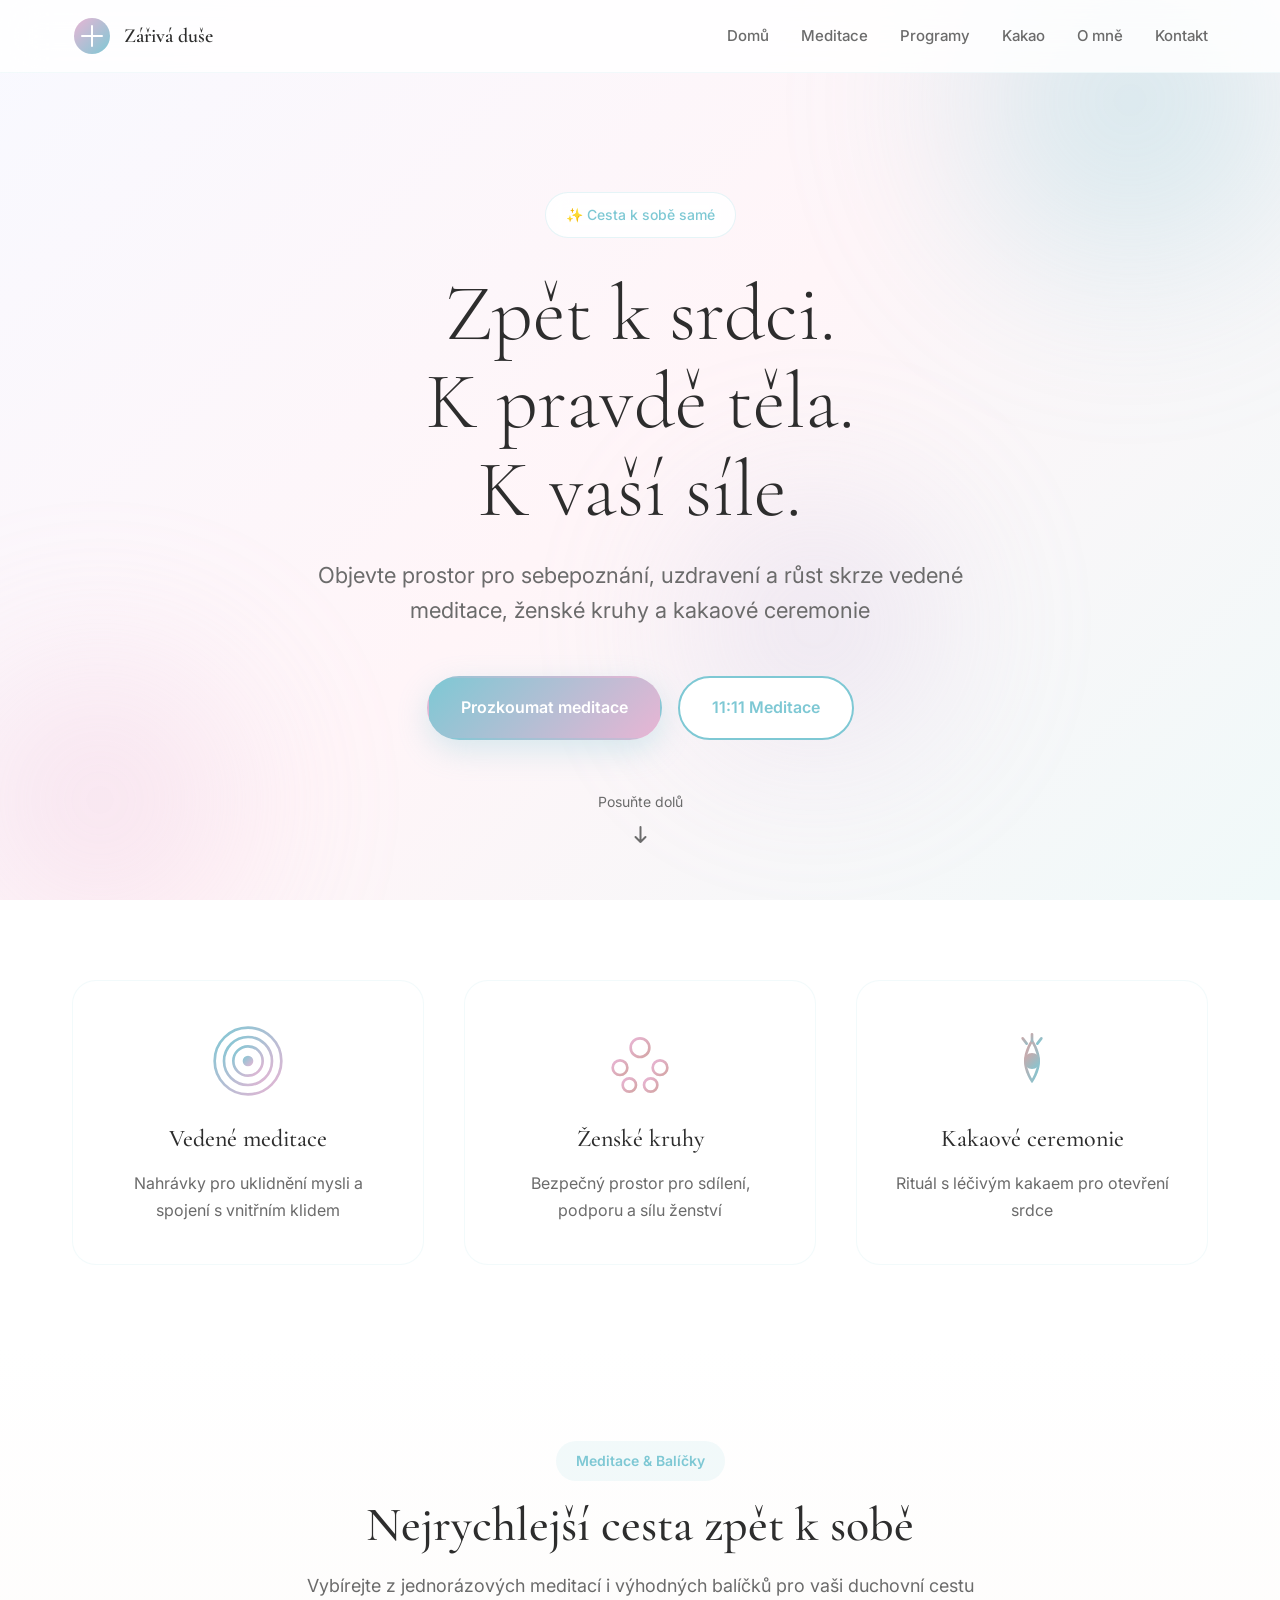
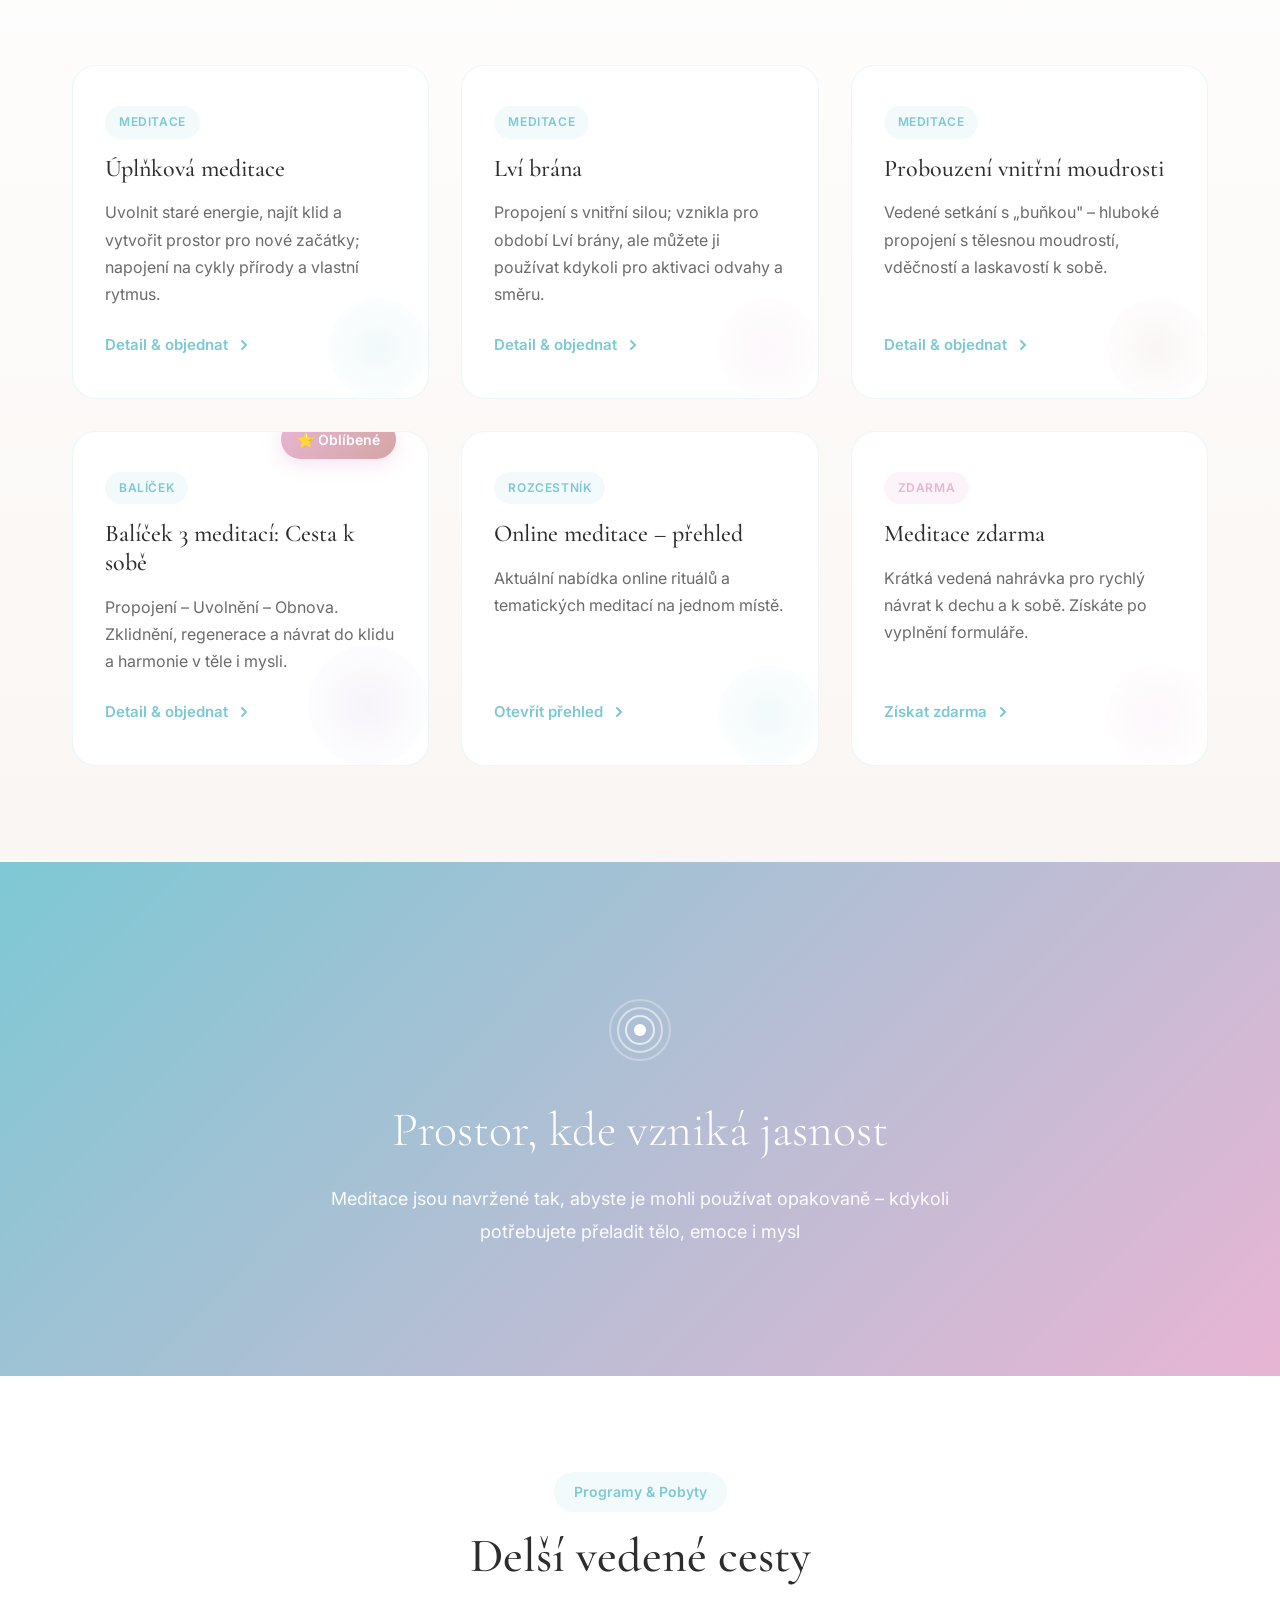
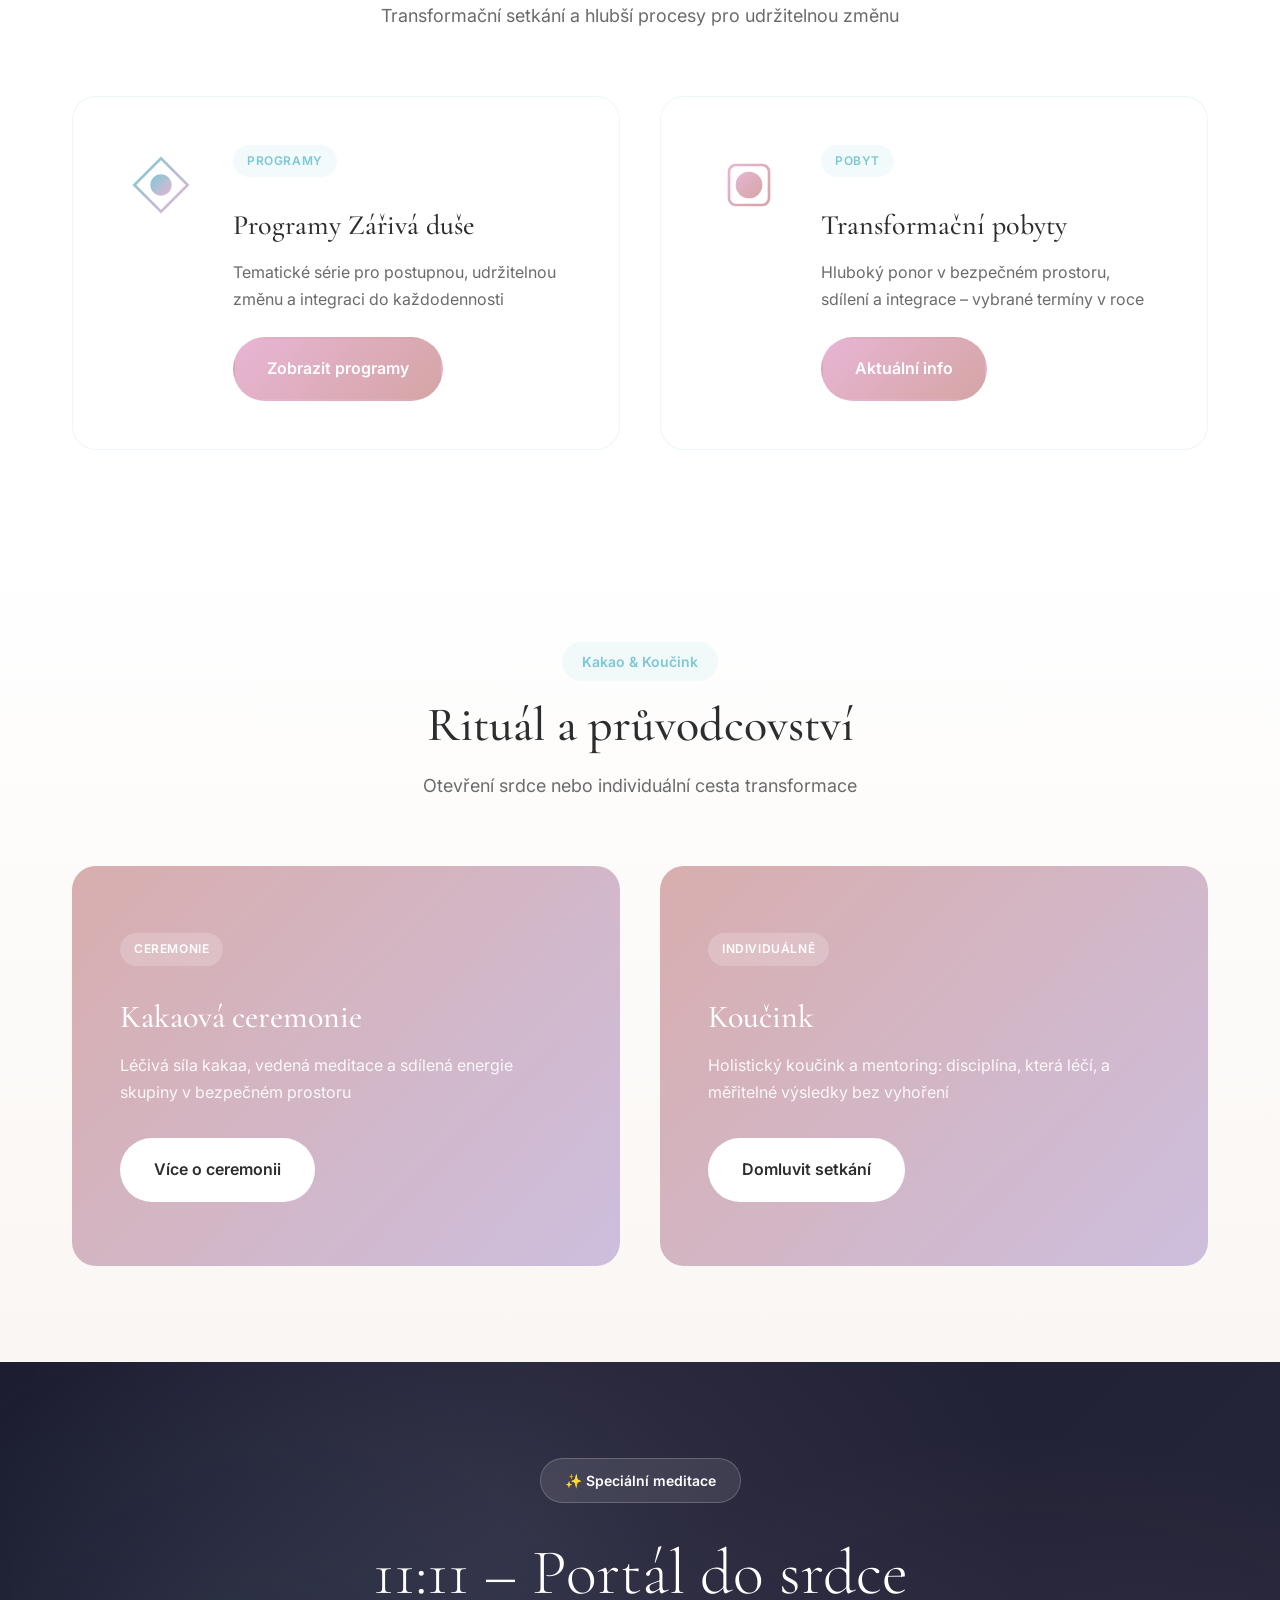
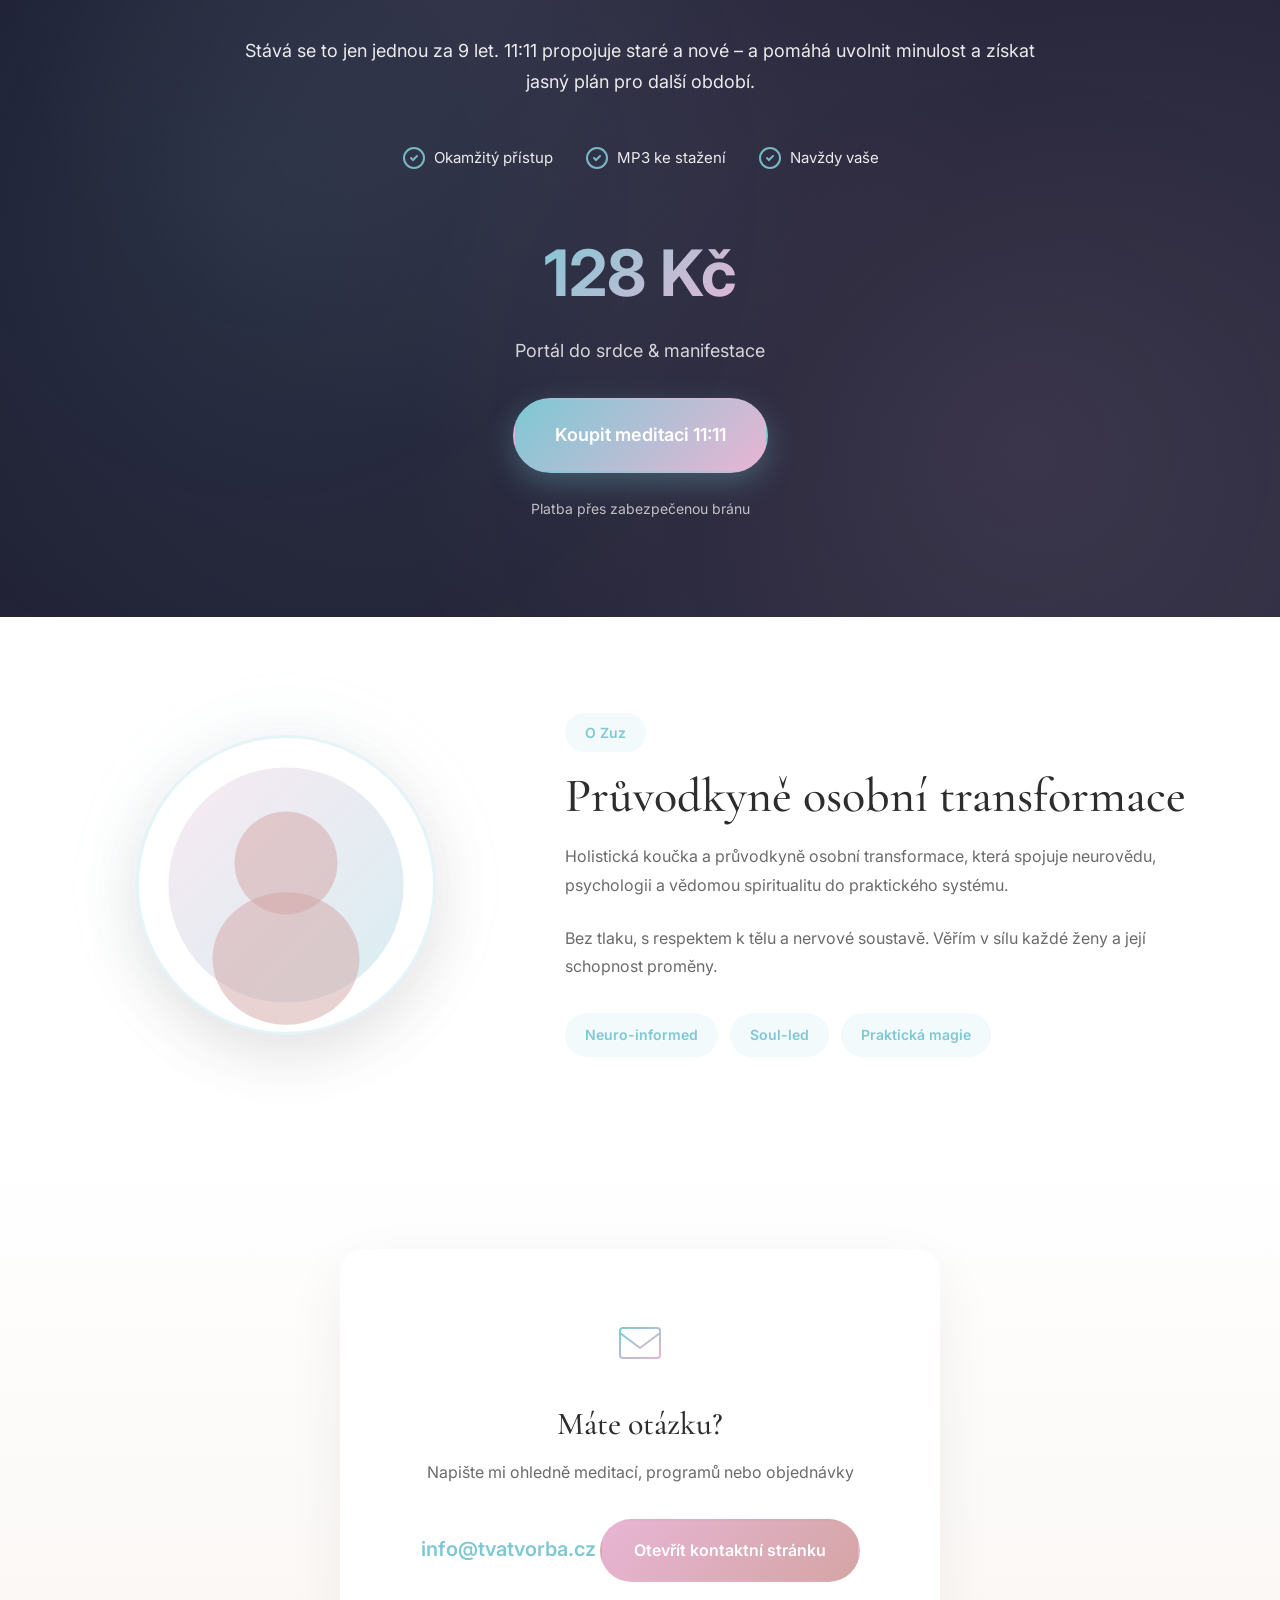
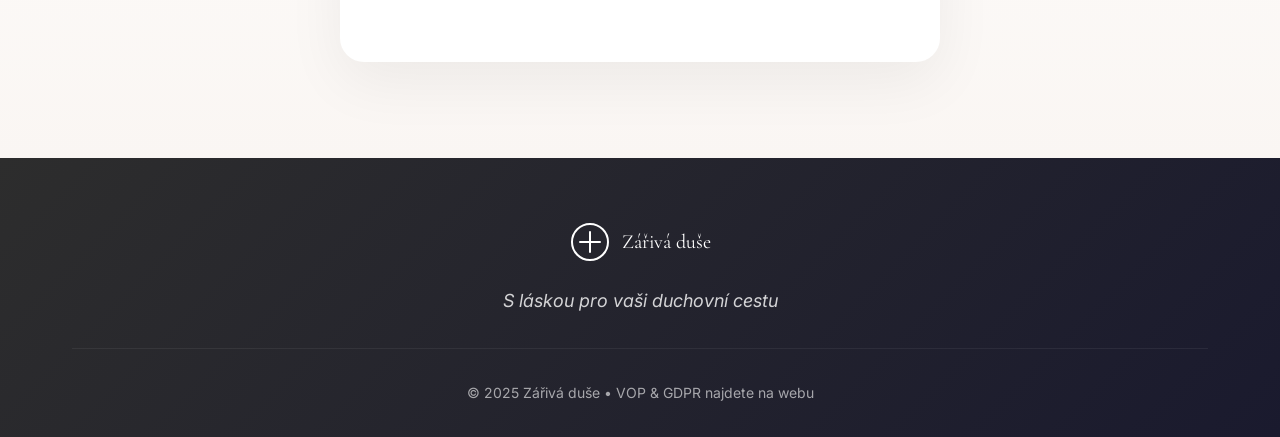
==== commit 5a3bea87: "Kompletní redesign - Moderní landing page s vizuálními efekty Vytvořen profesionální, moderní design" ====
--- a/index.html
+++ b/index.html
@@ -3,28 +3,38 @@
 <head>
     <meta charset="UTF-8">
     <meta name="viewport" content="width=device-width, initial-scale=1.0">
-    <meta name="description" content="Vedené meditace, programy, pobyty a ceremonie Zářivá duše. Jedna přehledná stránka s přímými odkazy na detail/checkout.">
-    <title>Zářivá duše – Meditace, kurzy a rituály na jedné stránce</title>
+    <meta name="description" content="Vedené meditace, programy, pobyty a ceremonie Zářivá duše. Cesta k sobě samé skrze meditace, ženské kruhy a kakaové ceremonie.">
+    <title>Zářivá duše – Meditace, ženské kruhy a kakaové ceremonie</title>
     <link rel="preconnect" href="https://fonts.googleapis.com">
     <link rel="preconnect" href="https://fonts.gstatic.com" crossorigin>
-    <link href="https://fonts.googleapis.com/css2?family=Playfair+Display:wght@300;400;500;600&family=Lato:wght@300;400;500&display=swap" rel="stylesheet">
+    <link href="https://fonts.googleapis.com/css2?family=Cormorant+Garamond:wght@300;400;500;600;700&family=Inter:wght@300;400;500;600;700&display=swap" rel="stylesheet">
     <link rel="stylesheet" href="styles.css">
 </head>
 <body>
     <!-- Navigation -->
     <nav class="navbar">
-        <div class="container nav-inner">
-            <a class="brand" href="#home">
-                <span class="brand-badge">ZD</span>
-                <span class="brand-title">Zářivá duše</span>
+        <div class="nav-container">
+            <a class="logo" href="#home">
+                <div class="logo-icon">
+                    <svg viewBox="0 0 40 40" fill="none" xmlns="http://www.w3.org/2000/svg">
+                        <circle cx="20" cy="20" r="18" fill="url(#logo-gradient)"/>
+                        <path d="M20 10 L20 30 M10 20 L30 20" stroke="white" stroke-width="2" stroke-linecap="round"/>
+                        <defs>
+                            <linearGradient id="logo-gradient" x1="0%" y1="0%" x2="100%" y2="100%">
+                                <stop offset="0%" style="stop-color:#e8b5d4;stop-opacity:1" />
+                                <stop offset="100%" style="stop-color:#7ec8d4;stop-opacity:1" />
+                            </linearGradient>
+                        </defs>
+                    </svg>
+                </div>
+                <span class="logo-text">Zářivá duše</span>
             </a>
             <ul class="nav-menu">
                 <li><a href="#home">Domů</a></li>
-                <li><a href="#offer">Nabídka</a></li>
-                <li><a href="#programs">Programy & Pobyty</a></li>
-                <li><a href="#cacao">Kakao & Koučink</a></li>
-                <li><a href="#about">O Zuz</a></li>
-                <li><a href="#order">11:11</a></li>
+                <li><a href="#meditations">Meditace</a></li>
+                <li><a href="#programs">Programy</a></li>
+                <li><a href="#cacao">Kakao</a></li>
+                <li><a href="#about">O mně</a></li>
                 <li><a href="#contact">Kontakt</a></li>
             </ul>
             <div class="hamburger">
@@ -36,204 +46,405 @@
     </nav>
 
     <!-- Hero Section -->
-    <header id="home" class="hero">
+    <section id="home" class="hero">
+        <div class="hero-bg">
+            <div class="gradient-orb orb-1"></div>
+            <div class="gradient-orb orb-2"></div>
+            <div class="gradient-orb orb-3"></div>
+        </div>
         <div class="hero-content">
-            <h1 class="hero-title">Zpět k srdci. K pravdě těla. K vaší síle.</h1>
-            <p class="hero-subtitle">Jedno místo pro všechny vedené meditace, kurzy, programy i rituály Zářivá duše. Vyberte si, co vás volá – a přejděte rovnou na detail nebo checkout.</p>
-            <a class="cta-button" href="https://zarivaduse.cz/11-11/" target="_blank" rel="noopener">Koupit 11:11 meditaci</a>
-        </div>
-        <div class="hero-decoration">
-            <div class="circle circle-1"></div>
-            <div class="circle circle-2"></div>
-            <div class="circle circle-3"></div>
-        </div>
-    </header>
-
-    <!-- Nabídka – Meditace & balíčky -->
-    <section id="offer" class="offer">
-        <div class="container">
-            <h2 class="section-title">Meditace & balíčky</h2>
-            <p class="section-subtitle">Nejrychlejší cesta zpět k sobě. Vybírejte z jednorázových meditací i výhodných balíčků.</p>
-
-            <div class="cards-grid cols-3">
-                <!-- Úplňková meditace -->
-                <article class="card">
-                    <span class="badge">Meditace</span>
+            <div class="hero-badge">✨ Cesta k sobě samé</div>
+            <h1 class="hero-title">Zpět k srdci.<br>K pravdě těla.<br>K vaší síle.</h1>
+            <p class="hero-subtitle">Objevte prostor pro sebepoznání, uzdravení a růst skrze vedené meditace, ženské kruhy a kakaové ceremonie</p>
+            <div class="hero-buttons">
+                <a href="#meditations" class="btn btn-primary">Prozkoumat meditace</a>
+                <a href="https://zarivaduse.cz/11-11/" target="_blank" class="btn btn-outline">11:11 Meditace</a>
+            </div>
+        </div>
+        <div class="scroll-indicator">
+            <span>Posuňte dolů</span>
+            <svg width="20" height="30" viewBox="0 0 20 30">
+                <path d="M10 5 L10 20 M10 20 L5 15 M10 20 L15 15" stroke="currentColor" stroke-width="2" fill="none" stroke-linecap="round"/>
+            </svg>
+        </div>
+    </section>
+
+    <!-- Features -->
+    <section class="features">
+        <div class="container">
+            <div class="features-grid">
+                <div class="feature-card">
+                    <div class="feature-icon">
+                        <svg viewBox="0 0 60 60" fill="none" xmlns="http://www.w3.org/2000/svg">
+                            <circle cx="30" cy="30" r="25" stroke="url(#grad1)" stroke-width="2"/>
+                            <circle cx="30" cy="30" r="18" stroke="url(#grad1)" stroke-width="2"/>
+                            <circle cx="30" cy="30" r="11" stroke="url(#grad1)" stroke-width="2"/>
+                            <circle cx="30" cy="30" r="4" fill="url(#grad1)"/>
+                            <defs>
+                                <linearGradient id="grad1" x1="0%" y1="0%" x2="100%" y2="100%">
+                                    <stop offset="0%" style="stop-color:#7ec8d4"/>
+                                    <stop offset="100%" style="stop-color:#e8b5d4"/>
+                                </linearGradient>
+                            </defs>
+                        </svg>
+                    </div>
+                    <h3>Vedené meditace</h3>
+                    <p>Nahrávky pro uklidnění mysli a spojení s vnitřním klidem</p>
+                </div>
+                <div class="feature-card">
+                    <div class="feature-icon">
+                        <svg viewBox="0 0 60 60" fill="none" xmlns="http://www.w3.org/2000/svg">
+                            <circle cx="30" cy="20" r="7" stroke="url(#grad2)" stroke-width="2"/>
+                            <circle cx="15" cy="35" r="5.5" stroke="url(#grad2)" stroke-width="2"/>
+                            <circle cx="45" cy="35" r="5.5" stroke="url(#grad2)" stroke-width="2"/>
+                            <circle cx="22" cy="48" r="5" stroke="url(#grad2)" stroke-width="2"/>
+                            <circle cx="38" cy="48" r="5" stroke="url(#grad2)" stroke-width="2"/>
+                            <defs>
+                                <linearGradient id="grad2" x1="0%" y1="0%" x2="100%" y2="100%">
+                                    <stop offset="0%" style="stop-color:#e8b5d4"/>
+                                    <stop offset="100%" style="stop-color:#d4a5a5"/>
+                                </linearGradient>
+                            </defs>
+                        </svg>
+                    </div>
+                    <h3>Ženské kruhy</h3>
+                    <p>Bezpečný prostor pro sdílení, podporu a sílu ženství</p>
+                </div>
+                <div class="feature-card">
+                    <div class="feature-icon">
+                        <svg viewBox="0 0 60 60" fill="none" xmlns="http://www.w3.org/2000/svg">
+                            <path d="M30 45 C30 45 25 38 25 30 C25 22 30 15 30 15 C30 15 35 22 35 30 C35 38 30 45 30 45Z" stroke="url(#grad3)" stroke-width="2"/>
+                            <circle cx="30" cy="30" r="6" fill="url(#grad3)"/>
+                            <path d="M30 15 L30 10 M26 17 L23 13 M34 17 L37 13" stroke="url(#grad3)" stroke-width="2" stroke-linecap="round"/>
+                            <defs>
+                                <linearGradient id="grad3" x1="0%" y1="0%" x2="100%" y2="100%">
+                                    <stop offset="0%" style="stop-color:#d4a5a5"/>
+                                    <stop offset="100%" style="stop-color:#7ec8d4"/>
+                                </linearGradient>
+                            </defs>
+                        </svg>
+                    </div>
+                    <h3>Kakaové ceremonie</h3>
+                    <p>Rituál s léčivým kakaem pro otevření srdce</p>
+                </div>
+            </div>
+        </div>
+    </section>
+
+    <!-- Meditace -->
+    <section id="meditations" class="meditations">
+        <div class="container">
+            <div class="section-header">
+                <span class="section-badge">Meditace & Balíčky</span>
+                <h2 class="section-title">Nejrychlejší cesta zpět k sobě</h2>
+                <p class="section-subtitle">Vybírejte z jednorázových meditací i výhodných balíčků pro vaši duchovní cestu</p>
+            </div>
+
+            <div class="meditation-grid">
+                <div class="meditation-card card-gradient-1">
+                    <span class="card-badge">Meditace</span>
                     <h3>Úplňková meditace</h3>
                     <p>Uvolnit staré energie, najít klid a vytvořit prostor pro nové začátky; napojení na cykly přírody a vlastní rytmus.</p>
-                    <a class="btn" href="https://zarivaduse.cz/uplnkova-meditace/" target="_blank" rel="noopener">Detail & objednat</a>
-                </article>
-
-                <!-- Lví brána -->
-                <article class="card">
-                    <span class="badge">Meditace</span>
+                    <a href="https://zarivaduse.cz/uplnkova-meditace/" target="_blank" class="card-link">
+                        Detail & objednat
+                        <svg width="16" height="16" viewBox="0 0 16 16" fill="none">
+                            <path d="M6 12 L10 8 L6 4" stroke="currentColor" stroke-width="2" stroke-linecap="round"/>
+                        </svg>
+                    </a>
+                </div>
+
+                <div class="meditation-card card-gradient-2">
+                    <span class="card-badge">Meditace</span>
                     <h3>Lví brána</h3>
                     <p>Propojení s vnitřní silou; vznikla pro období Lví brány, ale můžete ji používat kdykoli pro aktivaci odvahy a směru.</p>
-                    <a class="btn" href="https://zarivaduse.cz/meditace-lvi-brana/" target="_blank" rel="noopener">Detail & objednat</a>
-                </article>
-
-                <!-- Buněčná moudrost -->
-                <article class="card">
-                    <span class="badge">Meditace</span>
+                    <a href="https://zarivaduse.cz/meditace-lvi-brana/" target="_blank" class="card-link">
+                        Detail & objednat
+                        <svg width="16" height="16" viewBox="0 0 16 16" fill="none">
+                            <path d="M6 12 L10 8 L6 4" stroke="currentColor" stroke-width="2" stroke-linecap="round"/>
+                        </svg>
+                    </a>
+                </div>
+
+                <div class="meditation-card card-gradient-3">
+                    <span class="card-badge">Meditace</span>
                     <h3>Probouzení vnitřní moudrosti</h3>
                     <p>Vedené setkání s „buňkou" – hluboké propojení s tělesnou moudrostí, vděčností a laskavostí k sobě.</p>
-                    <a class="btn" href="https://zarivaduse.cz/transformacni-meditace-setkani-s-bunecnou-moudrosti/" target="_blank" rel="noopener">Detail & objednat</a>
-                </article>
-
-                <!-- Balíček tří meditací -->
-                <article class="card">
-                    <span class="badge">Balíček</span>
+                    <a href="https://zarivaduse.cz/transformacni-meditace-setkani-s-bunecnou-moudrosti/" target="_blank" class="card-link">
+                        Detail & objednat
+                        <svg width="16" height="16" viewBox="0 0 16 16" fill="none">
+                            <path d="M6 12 L10 8 L6 4" stroke="currentColor" stroke-width="2" stroke-linecap="round"/>
+                        </svg>
+                    </a>
+                </div>
+
+                <div class="meditation-card card-gradient-4 featured">
+                    <div class="featured-badge">⭐ Oblíbené</div>
+                    <span class="card-badge">Balíček</span>
                     <h3>Balíček 3 meditací: Cesta k sobě</h3>
                     <p>Propojení – Uvolnění – Obnova. Zklidnění, regenerace a návrat do klidu a harmonie v těle i mysli.</p>
-                    <a class="btn" href="https://zarivaduse.cz/balicek-tri-meditaci-cesta-k-sobe-propojeni-uvolneni-obnova/" target="_blank" rel="noopener">Detail & objednat</a>
-                </article>
-
-                <!-- Rozcestník online meditací -->
-                <article class="card">
-                    <span class="badge">Rozcestník</span>
+                    <a href="https://zarivaduse.cz/balicek-tri-meditaci-cesta-k-sobe-propojeni-uvolneni-obnova/" target="_blank" class="card-link">
+                        Detail & objednat
+                        <svg width="16" height="16" viewBox="0 0 16 16" fill="none">
+                            <path d="M6 12 L10 8 L6 4" stroke="currentColor" stroke-width="2" stroke-linecap="round"/>
+                        </svg>
+                    </a>
+                </div>
+
+                <div class="meditation-card card-gradient-5">
+                    <span class="card-badge">Rozcestník</span>
                     <h3>Online meditace – přehled</h3>
                     <p>Aktuální nabídka online rituálů a tematických meditací na jednom místě.</p>
-                    <a class="btn" href="https://zarivaduse.cz/online-meditace/" target="_blank" rel="noopener">Otevřít přehled</a>
-                </article>
-
-                <!-- Meditace zdarma -->
-                <article class="card">
-                    <span class="badge">Zdarma</span>
+                    <a href="https://zarivaduse.cz/online-meditace/" target="_blank" class="card-link">
+                        Otevřít přehled
+                        <svg width="16" height="16" viewBox="0 0 16 16" fill="none">
+                            <path d="M6 12 L10 8 L6 4" stroke="currentColor" stroke-width="2" stroke-linecap="round"/>
+                        </svg>
+                    </a>
+                </div>
+
+                <div class="meditation-card card-gradient-6">
+                    <span class="card-badge free">Zdarma</span>
                     <h3>Meditace zdarma</h3>
                     <p>Krátká vedená nahrávka pro rychlý návrat k dechu a k sobě. Získáte po vyplnění formuláře.</p>
-                    <a class="btn" href="https://zarivaduse.cz/formular-pro-meditaci-zdarma/" target="_blank" rel="noopener">Získat zdarma</a>
-                </article>
-            </div>
-        </div>
-    </section>
-
-    <!-- Visual (pyramida) -->
-    <section class="visual visual-pyramid">
-        <div class="visual-overlay"></div>
+                    <a href="https://zarivaduse.cz/formular-pro-meditaci-zdarma/" target="_blank" class="card-link">
+                        Získat zdarma
+                        <svg width="16" height="16" viewBox="0 0 16 16" fill="none">
+                            <path d="M6 12 L10 8 L6 4" stroke="currentColor" stroke-width="2" stroke-linecap="round"/>
+                        </svg>
+                    </a>
+                </div>
+            </div>
+        </div>
+    </section>
+
+    <!-- Visual Break -->
+    <section class="visual-break">
         <div class="visual-content">
-            <h2 class="visual-title">Prostor, kde vzniká jasnost</h2>
-            <p class="visual-text">Meditace jsou navržené tak, abyste je mohli používat opakovaně – kdykoli potřebujete přeladit tělo, emoce i mysl.</p>
-        </div>
-    </section>
-
-    <!-- Programy & pobyty -->
+            <div class="visual-icon">
+                <svg viewBox="0 0 80 80" fill="none" xmlns="http://www.w3.org/2000/svg">
+                    <circle cx="40" cy="40" r="30" stroke="white" stroke-width="2" opacity="0.3"/>
+                    <circle cx="40" cy="40" r="22" stroke="white" stroke-width="2" opacity="0.5"/>
+                    <circle cx="40" cy="40" r="14" stroke="white" stroke-width="2" opacity="0.7"/>
+                    <circle cx="40" cy="40" r="6" fill="white"/>
+                </svg>
+            </div>
+            <h2>Prostor, kde vzniká jasnost</h2>
+            <p>Meditace jsou navržené tak, abyste je mohli používat opakovaně – kdykoli potřebujete přeladit tělo, emoce i mysl</p>
+        </div>
+    </section>
+
+    <!-- Programs -->
     <section id="programs" class="programs">
         <div class="container">
-            <h2 class="section-title">Programy & pobyty</h2>
-            <p class="section-subtitle">Delší vedené cesty a transformační setkání.</p>
-
-            <div class="cards-grid cols-2">
-                <article class="card">
-                    <span class="badge">Programy</span>
-                    <h3>Programy Zářivá duše</h3>
-                    <p>Tematické série pro postupnou, udržitelnou změnu a integraci do každodennosti.</p>
-                    <a class="btn" href="https://zarivaduse.cz/programy/" target="_blank" rel="noopener">Zobrazit programy</a>
-                </article>
-
-                <article class="card">
-                    <span class="badge">Pobyt</span>
-                    <h3>Transformační pobyty</h3>
-                    <p>Hluboký ponor v bezpečném prostoru, sdílení a integrace – vybrané termíny v roce.</p>
-                    <a class="btn" href="https://zarivaduse.cz/pobyty/" target="_blank" rel="noopener">Aktuální info</a>
-                </article>
-            </div>
-        </div>
-    </section>
-
-    <!-- Kakao & koučink -->
+            <div class="section-header">
+                <span class="section-badge">Programy & Pobyty</span>
+                <h2 class="section-title">Delší vedené cesty</h2>
+                <p class="section-subtitle">Transformační setkání a hlubší procesy pro udržitelnou změnu</p>
+            </div>
+
+            <div class="programs-grid">
+                <div class="program-card">
+                    <div class="program-visual">
+                        <div class="program-icon">
+                            <svg viewBox="0 0 60 60" fill="none">
+                                <path d="M10 30 L30 10 L50 30 L30 50 Z" stroke="url(#prog1)" stroke-width="2" fill="none"/>
+                                <circle cx="30" cy="30" r="8" fill="url(#prog1)"/>
+                                <defs>
+                                    <linearGradient id="prog1" x1="0%" y1="0%" x2="100%" y2="100%">
+                                        <stop offset="0%" style="stop-color:#7ec8d4"/>
+                                        <stop offset="100%" style="stop-color:#e8b5d4"/>
+                                    </linearGradient>
+                                </defs>
+                            </svg>
+                        </div>
+                    </div>
+                    <div class="program-content">
+                        <span class="card-badge">Programy</span>
+                        <h3>Programy Zářivá duše</h3>
+                        <p>Tematické série pro postupnou, udržitelnou změnu a integraci do každodennosti</p>
+                        <a href="https://zarivaduse.cz/programy/" target="_blank" class="btn btn-secondary">Zobrazit programy</a>
+                    </div>
+                </div>
+
+                <div class="program-card">
+                    <div class="program-visual">
+                        <div class="program-icon">
+                            <svg viewBox="0 0 60 60" fill="none">
+                                <rect x="15" y="15" width="30" height="30" rx="5" stroke="url(#prog2)" stroke-width="2" fill="none"/>
+                                <circle cx="30" cy="30" r="10" fill="url(#prog2)"/>
+                                <defs>
+                                    <linearGradient id="prog2" x1="0%" y1="0%" x2="100%" y2="100%">
+                                        <stop offset="0%" style="stop-color:#e8b5d4"/>
+                                        <stop offset="100%" style="stop-color:#d4a5a5"/>
+                                    </linearGradient>
+                                </defs>
+                            </svg>
+                        </div>
+                    </div>
+                    <div class="program-content">
+                        <span class="card-badge">Pobyt</span>
+                        <h3>Transformační pobyty</h3>
+                        <p>Hluboký ponor v bezpečném prostoru, sdílení a integrace – vybrané termíny v roce</p>
+                        <a href="https://zarivaduse.cz/pobyty/" target="_blank" class="btn btn-secondary">Aktuální info</a>
+                    </div>
+                </div>
+            </div>
+        </div>
+    </section>
+
+    <!-- Cacao & Coaching -->
     <section id="cacao" class="cacao">
         <div class="container">
-            <h2 class="section-title">Kakaové ceremonie & koučink</h2>
-            <p class="section-subtitle">Rituál pro otevření srdce nebo individuální průvodcovství.</p>
-
-            <div class="cards-grid cols-2">
-                <article class="card">
-                    <span class="badge">Ceremonie</span>
-                    <h3>Kakaová ceremonie</h3>
-                    <p>Léčivá síla kakaa, vedená meditace a sdílená energie skupiny v bezpečném prostoru.</p>
-                    <a class="btn" href="https://zarivaduse.cz/kakaova-ceremonie/" target="_blank" rel="noopener">Více o ceremonii</a>
-                </article>
-
-                <article class="card">
-                    <span class="badge">Individuálně</span>
-                    <h3>Koučink</h3>
-                    <p>Holistický koučink a mentoring: disciplína, která léčí, a měřitelné výsledky bez vyhoření.</p>
-                    <a class="btn" href="https://zarivaduse.cz/koucink/" target="_blank" rel="noopener">Domluvit setkání</a>
-                </article>
-            </div>
-        </div>
-    </section>
-
-    <!-- Visual (column) -->
-    <section class="visual visual-column">
-        <div class="visual-overlay"></div>
-        <div class="visual-content">
-            <h2 class="visual-title">Stává se to jen jednou za 9 let</h2>
-            <p class="visual-text">11:11 propojuje staré a nové – a pomáhá uvolnit minulost a získat jasný plán pro další období.</p>
-        </div>
-    </section>
-
-    <!-- 11:11 order box -->
-    <section id="order" class="order-section">
-        <div class="container">
-            <h2 class="section-title">11:11 – Vedená meditace</h2>
-            <p class="section-subtitle">Okamžitý přístup • MP3 ke stažení • Navždy vaše</p>
-
-            <div class="order-card">
-                <div class="price">555 Kč</div>
-                <p class="order-description">Portál do srdce & manifestace</p>
-                <a class="btn btn-primary" href="https://zarivaduse.cz/11-11/" target="_blank" rel="noopener">Koupit meditaci 11:11</a>
-                <p class="order-note">Platba přes zabezpečenou bránu.</p>
-            </div>
-        </div>
-    </section>
-
-    <!-- O Zuz -->
+            <div class="section-header">
+                <span class="section-badge">Kakao & Koučink</span>
+                <h2 class="section-title">Rituál a průvodcovství</h2>
+                <p class="section-subtitle">Otevření srdce nebo individuální cesta transformace</p>
+            </div>
+
+            <div class="cacao-grid">
+                <div class="cacao-card">
+                    <div class="cacao-bg"></div>
+                    <div class="cacao-content">
+                        <span class="card-badge">Ceremonie</span>
+                        <h3>Kakaová ceremonie</h3>
+                        <p>Léčivá síla kakaa, vedená meditace a sdílená energie skupiny v bezpečném prostoru</p>
+                        <a href="https://zarivaduse.cz/kakaova-ceremonie/" target="_blank" class="btn btn-light">Více o ceremonii</a>
+                    </div>
+                </div>
+
+                <div class="cacao-card">
+                    <div class="cacao-bg"></div>
+                    <div class="cacao-content">
+                        <span class="card-badge">Individuálně</span>
+                        <h3>Koučink</h3>
+                        <p>Holistický koučink a mentoring: disciplína, která léčí, a měřitelné výsledky bez vyhoření</p>
+                        <a href="https://zarivaduse.cz/koucink/" target="_blank" class="btn btn-light">Domluvit setkání</a>
+                    </div>
+                </div>
+            </div>
+        </div>
+    </section>
+
+    <!-- 11:11 Special -->
+    <section class="special-offer">
+        <div class="special-bg">
+            <div class="special-pattern"></div>
+        </div>
+        <div class="container">
+            <div class="special-content">
+                <div class="special-badge">✨ Speciální meditace</div>
+                <h2>11:11 – Portál do srdce</h2>
+                <p class="special-desc">Stává se to jen jednou za 9 let. 11:11 propojuje staré a nové – a pomáhá uvolnit minulost a získat jasný plán pro další období.</p>
+                <div class="special-features">
+                    <div class="special-feature">
+                        <svg width="24" height="24" viewBox="0 0 24 24" fill="none">
+                            <path d="M9 12 L11 14 L15 10" stroke="currentColor" stroke-width="2" stroke-linecap="round"/>
+                            <circle cx="12" cy="12" r="10" stroke="currentColor" stroke-width="2"/>
+                        </svg>
+                        <span>Okamžitý přístup</span>
+                    </div>
+                    <div class="special-feature">
+                        <svg width="24" height="24" viewBox="0 0 24 24" fill="none">
+                            <path d="M9 12 L11 14 L15 10" stroke="currentColor" stroke-width="2" stroke-linecap="round"/>
+                            <circle cx="12" cy="12" r="10" stroke="currentColor" stroke-width="2"/>
+                        </svg>
+                        <span>MP3 ke stažení</span>
+                    </div>
+                    <div class="special-feature">
+                        <svg width="24" height="24" viewBox="0 0 24 24" fill="none">
+                            <path d="M9 12 L11 14 L15 10" stroke="currentColor" stroke-width="2" stroke-linecap="round"/>
+                            <circle cx="12" cy="12" r="10" stroke="currentColor" stroke-width="2"/>
+                        </svg>
+                        <span>Navždy vaše</span>
+                    </div>
+                </div>
+                <div class="special-price">
+                    <span class="price-amount">555 Kč</span>
+                    <span class="price-label">Portál do srdce & manifestace</span>
+                </div>
+                <a href="https://zarivaduse.cz/11-11/" target="_blank" class="btn btn-primary btn-large">Koupit meditaci 11:11</a>
+                <p class="special-note">Platba přes zabezpečenou bránu</p>
+            </div>
+        </div>
+    </section>
+
+    <!-- About -->
     <section id="about" class="about">
-        <div class="container about-container">
-            <h2 class="section-title">O Zuz</h2>
-
-            <div class="avatar-wrap">
-                <div class="avatar">
-                    <div class="avatar-placeholder">
-                        <svg viewBox="0 0 200 200" xmlns="http://www.w3.org/2000/svg">
-                            <circle cx="100" cy="100" r="90" fill="#d4a5a5" opacity="0.3"/>
-                            <circle cx="100" cy="80" r="40" fill="#d4a5a5"/>
-                            <ellipse cx="100" cy="160" rx="60" ry="50" fill="#d4a5a5"/>
-                        </svg>
-                    </div>
-                </div>
-            </div>
-
-            <p class="about-text">
-                Holistická koučka a průvodkyně osobní transformace, která spojuje neurovědu, psychologii a vědomou spiritualitu do praktického systému. Bez tlaku, s respektem k tělu a nervové soustavě.
-            </p>
-
-            <div class="chips">
-                <span class="chip">Neuro-informed</span>
-                <span class="chip">Soul-led</span>
-                <span class="chip">Praktická magie</span>
-            </div>
-        </div>
-    </section>
-
-    <!-- Kontakt -->
+        <div class="container">
+            <div class="about-content">
+                <div class="about-image">
+                    <div class="avatar-wrapper">
+                        <div class="avatar-bg"></div>
+                        <div class="avatar">
+                            <svg viewBox="0 0 200 200" xmlns="http://www.w3.org/2000/svg">
+                                <defs>
+                                    <linearGradient id="avatar-grad" x1="0%" y1="0%" x2="100%" y2="100%">
+                                        <stop offset="0%" style="stop-color:#e8b5d4;stop-opacity:0.3" />
+                                        <stop offset="100%" style="stop-color:#7ec8d4;stop-opacity:0.3" />
+                                    </linearGradient>
+                                </defs>
+                                <circle cx="100" cy="100" r="80" fill="url(#avatar-grad)"/>
+                                <circle cx="100" cy="85" r="35" fill="#d4a5a5" opacity="0.5"/>
+                                <ellipse cx="100" cy="150" rx="50" ry="45" fill="#d4a5a5" opacity="0.5"/>
+                            </svg>
+                        </div>
+                    </div>
+                </div>
+                <div class="about-text">
+                    <span class="section-badge">O Zuz</span>
+                    <h2 class="section-title left">Průvodkyně osobní transformace</h2>
+                    <p>Holistická koučka a průvodkyně osobní transformace, která spojuje neurovědu, psychologii a vědomou spiritualitu do praktického systému.</p>
+                    <p>Bez tlaku, s respektem k tělu a nervové soustavě. Věřím v sílu každé ženy a její schopnost proměny.</p>
+                    <div class="about-tags">
+                        <span class="tag">Neuro-informed</span>
+                        <span class="tag">Soul-led</span>
+                        <span class="tag">Praktická magie</span>
+                    </div>
+                </div>
+            </div>
+        </div>
+    </section>
+
+    <!-- Contact -->
     <section id="contact" class="contact">
         <div class="container">
-            <h2 class="section-title">Kontakt</h2>
-
-            <div class="contact-card">
-                <p>Máte otázku k meditacím, programům nebo objednávce? Napište mi.</p>
-                <p class="contact-email">E-mail: <a href="mailto:info@tvatvorba.cz">info@tvatvorba.cz</a></p>
-                <a class="btn" href="https://zarivaduse.cz/kontakt/" target="_blank" rel="noopener">Otevřít kontaktní stránku</a>
+            <div class="contact-box">
+                <div class="contact-icon">
+                    <svg viewBox="0 0 60 60" fill="none">
+                        <path d="M10 20 L30 35 L50 20" stroke="url(#contact-grad)" stroke-width="2" stroke-linecap="round"/>
+                        <rect x="10" y="15" width="40" height="30" rx="3" stroke="url(#contact-grad)" stroke-width="2" fill="none"/>
+                        <defs>
+                            <linearGradient id="contact-grad" x1="0%" y1="0%" x2="100%" y2="100%">
+                                <stop offset="0%" style="stop-color:#7ec8d4"/>
+                                <stop offset="100%" style="stop-color:#e8b5d4"/>
+                            </linearGradient>
+                        </defs>
+                    </svg>
+                </div>
+                <h2>Máte otázku?</h2>
+                <p>Napište mi ohledně meditací, programů nebo objednávky</p>
+                <a href="mailto:info@tvatvorba.cz" class="contact-email">info@tvatvorba.cz</a>
+                <a href="https://zarivaduse.cz/kontakt/" target="_blank" class="btn btn-secondary">Otevřít kontaktní stránku</a>
             </div>
         </div>
     </section>
 
     <!-- Footer -->
     <footer class="footer">
-        <div class="container footer-content">
-            <p>&copy; 2025 Zářivá duše • VOP & GDPR najdete na webu.</p>
+        <div class="container">
+            <div class="footer-content">
+                <div class="footer-logo">
+                    <div class="logo-icon">
+                        <svg viewBox="0 0 40 40" fill="none" xmlns="http://www.w3.org/2000/svg">
+                            <circle cx="20" cy="20" r="18" stroke="white" stroke-width="2"/>
+                            <path d="M20 10 L20 30 M10 20 L30 20" stroke="white" stroke-width="2" stroke-linecap="round"/>
+                        </svg>
+                    </div>
+                    <span>Zářivá duše</span>
+                </div>
+                <p class="footer-tagline">S láskou pro vaši duchovní cestu</p>
+                <p class="footer-copy">&copy; 2025 Zářivá duše • VOP & GDPR najdete na webu</p>
+            </div>
         </div>
     </footer>
 
--- a/styles.css
+++ b/styles.css
@@ -1,63 +1,82 @@
 /* ==========================================
-   Global Styles & Reset
-   ========================================== */
-
-* {
+   Modern Landing Page Design
+   Zářivá duše - Meditace & Ženské kruhy
+   ========================================== */
+
+/* Reset & Base */
+*, *::before, *::after {
     margin: 0;
     padding: 0;
     box-sizing: border-box;
 }
 
 :root {
-    --primary: #d4a5a5;
-    --primary-dark: #c09090;
-    --secondary: #f4e4e4;
-    --accent: #e8b5a5;
+    /* Colors - Jemné ženské tóny */
+    --teal: #7ec8d4;
+    --pink: #e8b5d4;
+    --rose: #d4a5a5;
     --lavender: #c8b8db;
     --cream: #faf6f3;
-    --white: #fff;
-    --text: #4a4a4a;
-    --muted: #7a7a7a;
-    --border: rgba(212, 165, 165, 0.15);
-    --peach: #ffd4c4;
-
-    --font-heading: 'Playfair Display', Georgia, serif;
-    --font-body: 'Lato', 'Segoe UI', sans-serif;
-
-    --transition: all 0.3s ease;
+    --white: #ffffff;
+    --dark: #2d2d2d;
+    --gray: #6b6b6b;
+    --light-gray: #f5f5f5;
+
+    /* Gradients */
+    --gradient-primary: linear-gradient(135deg, var(--teal) 0%, var(--pink) 100%);
+    --gradient-secondary: linear-gradient(135deg, var(--pink) 0%, var(--rose) 100%);
+    --gradient-tertiary: linear-gradient(135deg, var(--rose) 0%, var(--lavender) 100%);
+    --gradient-soft: linear-gradient(135deg, rgba(126, 200, 212, 0.1) 0%, rgba(232, 181, 212, 0.1) 100%);
+
+    /* Typography */
+    --font-heading: 'Cormorant Garamond', Georgia, serif;
+    --font-body: 'Inter', -apple-system, BlinkMacSystemFont, 'Segoe UI', sans-serif;
+
+    /* Spacing */
+    --section-padding: 6rem 0;
+    --container-padding: 0 2rem;
+
+    /* Transitions */
+    --transition: all 0.4s cubic-bezier(0.4, 0, 0.2, 1);
+    --transition-fast: all 0.2s ease;
 }
 
 html {
     scroll-behavior: smooth;
+    font-size: 16px;
 }
 
 body {
     font-family: var(--font-body);
-    color: var(--text);
+    color: var(--dark);
     line-height: 1.7;
-    background-color: var(--cream);
+    background: var(--cream);
     overflow-x: hidden;
+    -webkit-font-smoothing: antialiased;
+    -moz-osx-font-smoothing: grayscale;
 }
 
 .container {
     max-width: 1200px;
     margin: 0 auto;
-    padding: 0 1rem;
-}
-
-h1, h2, h3, h4 {
+    padding: var(--container-padding);
+}
+
+h1, h2, h3, h4, h5, h6 {
     font-family: var(--font-heading);
     font-weight: 500;
+    line-height: 1.2;
 }
 
 a {
     text-decoration: none;
     color: inherit;
-    transition: var(--transition);
+    transition: var(--transition-fast);
 }
 
 img {
     max-width: 100%;
+    height: auto;
     display: block;
 }
 
@@ -68,73 +87,81 @@
 .navbar {
     position: fixed;
     top: 0;
-    width: 100%;
-    height: 60px;
+    left: 0;
+    right: 0;
     z-index: 1000;
-    background: rgba(255, 255, 255, 0.92);
-    backdrop-filter: blur(10px);
-    border-bottom: 1px solid var(--border);
-}
-
-.nav-inner {
-    height: 60px;
+    background: rgba(255, 255, 255, 0.85);
+    backdrop-filter: blur(20px);
+    border-bottom: 1px solid rgba(126, 200, 212, 0.1);
+    transition: var(--transition);
+}
+
+.navbar.scrolled {
+    background: rgba(255, 255, 255, 0.95);
+    box-shadow: 0 4px 30px rgba(0, 0, 0, 0.05);
+}
+
+.nav-container {
+    max-width: 1200px;
+    margin: 0 auto;
+    padding: 1rem 2rem;
     display: flex;
     align-items: center;
     justify-content: space-between;
 }
 
-.brand {
-    display: flex;
-    gap: 0.6rem;
+.logo {
+    display: flex;
     align-items: center;
-    text-decoration: none;
-}
-
-.brand-badge {
-    width: 38px;
-    height: 38px;
-    border-radius: 12px;
-    background: linear-gradient(135deg, var(--primary), var(--lavender));
-    display: grid;
-    place-items: center;
-    color: var(--white);
-    font-weight: 700;
-    font-size: 0.9rem;
-}
-
-.brand-title {
-    color: var(--text);
+    gap: 0.75rem;
     font-weight: 600;
-    font-size: 1.1rem;
+    font-size: 1.125rem;
+    color: var(--dark);
+}
+
+.logo-icon {
+    width: 40px;
+    height: 40px;
+    transition: var(--transition);
+}
+
+.logo:hover .logo-icon {
+    transform: rotate(90deg);
+}
+
+.logo-text {
+    font-family: var(--font-heading);
+    font-size: 1.25rem;
 }
 
 .nav-menu {
     display: flex;
-    gap: 1.25rem;
     list-style: none;
+    gap: 2rem;
+    align-items: center;
 }
 
 .nav-menu a {
-    color: var(--muted);
-    text-decoration: none;
-    font-size: 0.95rem;
-    position: relative;
-    transition: var(--transition);
+    font-size: 0.9375rem;
+    font-weight: 500;
+    color: var(--gray);
+    position: relative;
+    padding: 0.5rem 0;
 }
 
 .nav-menu a::after {
     content: '';
     position: absolute;
-    bottom: -5px;
+    bottom: 0;
     left: 0;
     width: 0;
     height: 2px;
-    background: linear-gradient(90deg, var(--primary), var(--lavender));
-    transition: var(--transition);
+    background: var(--gradient-primary);
+    transition: width 0.3s ease;
 }
 
 .nav-menu a:hover {
-    color: var(--primary);
+    color: var(--teal);
 }
 
 .nav-menu a:hover::after {
@@ -144,18 +171,17 @@
 .hamburger {
     display: none;
     flex-direction: column;
-    gap: 5px;
+    gap: 6px;
     cursor: pointer;
-    background: none;
-    border: none;
+    padding: 8px;
 }
 
 .hamburger span {
     width: 25px;
-    height: 3px;
-    background: var(--primary);
+    height: 2px;
+    background: var(--dark);
+    border-radius: 2px;
     transition: var(--transition);
-    display: block;
 }
 
 /* ==========================================
@@ -163,490 +189,77 @@
    ========================================== */
 
 .hero {
-    margin-top: 60px;
-    min-height: 92vh;
+    min-height: 100vh;
     display: flex;
     align-items: center;
     justify-content: center;
     position: relative;
-    background: linear-gradient(135deg,
-        rgba(212, 165, 165, 0.55),
-        rgba(200, 184, 219, 0.45),
-        rgba(244, 228, 228, 0.55)
-    );
-    padding: 5rem 1rem;
+    padding: 8rem 2rem 6rem;
     overflow: hidden;
-}
-
-.hero-content {
-    max-width: 860px;
-    text-align: center;
-    position: relative;
-    z-index: 2;
-    animation: fadeInUp 1s ease;
-}
-
-.hero-title {
-    font-size: clamp(2.4rem, 5.8vw, 3.8rem);
-    line-height: 1.2;
-    margin-bottom: 1.5rem;
-    color: var(--white);
-    font-weight: 300;
-    text-shadow: 0 2px 14px rgba(0, 0, 0, 0.2);
-}
-
-.hero-subtitle {
-    font-size: clamp(1rem, 2vw, 1.2rem);
-    color: var(--white);
-    opacity: 0.95;
-    margin-bottom: 2rem;
-    line-height: 1.8;
-}
-
-.cta-button {
-    display: inline-block;
-    padding: 1rem 2.4rem;
-    background: linear-gradient(135deg, var(--peach), var(--accent));
-    color: var(--white);
-    border-radius: 999px;
-    font-weight: 700;
-    letter-spacing: 1.5px;
-    transition: var(--transition);
-    box-shadow: 0 10px 26px rgba(232, 181, 165, 0.38);
-    font-size: 0.95rem;
-}
-
-.cta-button:hover {
-    transform: translateY(-3px);
-    box-shadow: 0 15px 35px rgba(232, 181, 165, 0.5);
-}
-
-.hero-decoration {
-    position: absolute;
-    width: 100%;
-    height: 100%;
-    top: 0;
-    left: 0;
-    z-index: 1;
-    pointer-events: none;
-}
-
-.circle {
+    background: linear-gradient(135deg, #f8f9ff 0%, #fff5f8 50%, #f0f9f9 100%);
+}
+
+.hero-bg {
+    position: absolute;
+    inset: 0;
+    overflow: hidden;
+}
+
+.gradient-orb {
     position: absolute;
     border-radius: 50%;
-    opacity: 0.15;
-    animation: float 6s ease-in-out infinite;
-}
-
-.circle-1 {
+    filter: blur(80px);
+    opacity: 0.4;
+    animation: float 20s ease-in-out infinite;
+}
+
+.orb-1 {
+    width: 500px;
+    height: 500px;
+    background: radial-gradient(circle, var(--teal) 0%, transparent 70%);
+    top: -150px;
+    right: -100px;
+    animation-delay: 0s;
+}
+
+.orb-2 {
     width: 400px;
     height: 400px;
-    background: var(--lavender);
-    top: -100px;
-    right: -100px;
-    animation-delay: 0s;
-}
-
-.circle-2 {
-    width: 300px;
-    height: 300px;
-    background: var(--primary);
-    bottom: -50px;
-    left: -50px;
-    animation-delay: 2s;
-}
-
-.circle-3 {
-    width: 200px;
-    height: 200px;
-    background: var(--peach);
+    background: radial-gradient(circle, var(--pink) 0%, transparent 70%);
+    bottom: -100px;
+    left: -100px;
+    animation-delay: 7s;
+}
+
+.orb-3 {
+    width: 350px;
+    height: 350px;
+    background: radial-gradient(circle, var(--lavender) 0%, transparent 70%);
     top: 50%;
-    left: 10%;
-    animation-delay: 4s;
-}
-
-/* ==========================================
-   Sections Base
-   ========================================== */
-
-section {
-    padding: 4.5rem 0;
-}
-
-.section-title {
-    font-size: clamp(1.9rem, 3vw, 2.4rem);
-    font-weight: 300;
-    color: var(--primary);
-    margin-bottom: 1rem;
+    left: 50%;
+    transform: translate(-50%, -50%);
+    animation-delay: 14s;
+}
+
+@keyframes float {
+    0%, 100% {
+        transform: translate(0, 0) scale(1);
+    }
+    33% {
+        transform: translate(30px, -30px) scale(1.1);
+    }
+    66% {
+        transform: translate(-20px, 20px) scale(0.9);
+    }
+}
+
+.hero-content {
+    position: relative;
+    z-index: 2;
     text-align: center;
-}
-
-.section-subtitle {
-    color: var(--muted);
     max-width: 900px;
-    margin: 0.25rem auto 1.8rem;
-    text-align: center;
-    font-size: 1.05rem;
-}
-
-/* ==========================================
-   Cards & Grid
-   ========================================== */
-
-.card {
-    background: var(--white);
-    border: 1px solid var(--border);
-    border-radius: 18px;
-    box-shadow: 0 6px 20px rgba(212, 165, 165, 0.08);
-    padding: 1.8rem 1.5rem;
-    transition: var(--transition);
-    height: 100%;
-    display: flex;
-    flex-direction: column;
-}
-
-.card:hover {
-    transform: translateY(-5px);
-    box-shadow: 0 12px 30px rgba(212, 165, 165, 0.15);
-}
-
-.card h3 {
-    font-size: 1.25rem;
-    color: #5b4b4b;
-    margin: 0.4rem 0 0.6rem;
-    line-height: 1.4;
-}
-
-.card p {
-    font-size: 0.98rem;
-    color: var(--muted);
-    line-height: 1.7;
-    margin-bottom: 1rem;
-    flex-grow: 1;
-}
-
-.badge {
-    display: inline-block;
-    font-size: 0.72rem;
-    letter-spacing: 0.12em;
-    color: #885;
-    background: var(--white);
-    border: 1px solid var(--border);
-    border-radius: 999px;
-    padding: 0.2rem 0.6rem;
-    margin-bottom: 0.35rem;
-    text-transform: uppercase;
-}
-
-.cards-grid {
-    display: grid;
-    gap: 1.5rem;
-    margin-top: 3rem;
-}
-
-.cards-grid.cols-2 {
-    grid-template-columns: 1fr;
-}
-
-.cards-grid.cols-3 {
-    grid-template-columns: 1fr;
-}
-
-@media (min-width: 680px) {
-    .cards-grid.cols-2 {
-        grid-template-columns: repeat(2, 1fr);
-    }
-}
-
-@media (min-width: 960px) {
-    .cards-grid.cols-3 {
-        grid-template-columns: repeat(3, 1fr);
-    }
-}
-
-.btn {
-    display: inline-block;
-    padding: 0.7rem 1.1rem;
-    background: linear-gradient(135deg, var(--peach), var(--accent));
-    color: var(--white);
-    border-radius: 999px;
-    font-weight: 600;
-    font-size: 0.92rem;
-    letter-spacing: 0.5px;
-    transition: var(--transition);
-    text-align: center;
-    margin-top: auto;
-}
-
-.btn:hover {
-    transform: translateY(-2px);
-    box-shadow: 0 8px 20px rgba(232, 181, 165, 0.3);
-}
-
-.btn-primary {
-    background: linear-gradient(135deg, var(--primary), var(--primary-dark));
-    font-size: 1rem;
-    padding: 1rem 2rem;
-}
-
-/* ==========================================
-   Visual Sections
-   ========================================== */
-
-.visual {
-    min-height: 56vh;
-    display: grid;
-    place-items: center;
-    text-align: center;
-    color: var(--white);
-    position: relative;
-    background-size: cover;
-    background-position: center;
-}
-
-.visual-overlay {
-    position: absolute;
-    inset: 0;
-    background: radial-gradient(circle at center, rgba(255, 255, 255, 0.08), rgba(0, 0, 0, 0.35));
-    z-index: 1;
-}
-
-.visual-content {
-    position: relative;
-    z-index: 2;
-    max-width: 760px;
-    padding: 0 1rem;
-}
-
-.visual-title {
-    font-size: clamp(1.8rem, 4vw, 2.5rem);
-    font-weight: 300;
-    color: var(--white);
-    margin-bottom: 1rem;
-    text-shadow: 0 2px 10px rgba(0, 0, 0, 0.4);
-}
-
-.visual-text {
-    font-size: 1.1rem;
-    color: var(--white);
-    opacity: 0.95;
-    line-height: 1.8;
-    text-shadow: 0 2px 8px rgba(0, 0, 0, 0.3);
-}
-
-.visual-pyramid {
-    background: linear-gradient(135deg, rgba(212, 165, 165, 0.8), rgba(200, 184, 219, 0.7)),
-                url('portal-pyramid.jpg') center/cover no-repeat;
-}
-
-.visual-column {
-    background: linear-gradient(135deg, rgba(200, 184, 219, 0.8), rgba(212, 165, 165, 0.7)),
-                url('portal-column.jpg') center/cover no-repeat;
-}
-
-/* Fallback if images don't exist */
-.visual-pyramid:not([style*="background-image"]) {
-    background: linear-gradient(135deg, rgba(212, 165, 165, 0.8), rgba(200, 184, 219, 0.7));
-}
-
-.visual-column:not([style*="background-image"]) {
-    background: linear-gradient(135deg, rgba(200, 184, 219, 0.8), rgba(212, 165, 165, 0.7));
-}
-
-/* ==========================================
-   Offer Section
-   ========================================== */
-
-.offer {
-    background: var(--white);
-}
-
-/* ==========================================
-   Programs Section
-   ========================================== */
-
-.programs {
-    background: var(--cream);
-}
-
-/* ==========================================
-   Cacao Section
-   ========================================== */
-
-.cacao {
-    background: var(--white);
-}
-
-/* ==========================================
-   Order Section (11:11)
-   ========================================== */
-
-.order-section {
-    background: linear-gradient(135deg, var(--secondary), var(--cream));
-}
-
-.order-card {
-    max-width: 640px;
-    margin: 0 auto;
-    text-align: center;
-    background: var(--white);
-    border: 1px solid var(--border);
-    border-radius: 18px;
-    padding: 2.5rem 2rem;
-    box-shadow: 0 10px 30px rgba(212, 165, 165, 0.12);
-}
-
-.price {
-    font-size: 2rem;
-    font-weight: 700;
-    color: var(--primary-dark);
-    margin: 0.2rem 0 0.6rem;
-}
-
-.order-description {
-    color: var(--muted);
-    margin-bottom: 1.5rem;
-    font-size: 1.05rem;
-}
-
-.order-note {
-    margin-top: 0.8rem;
-    color: var(--muted);
-    font-size: 0.95rem;
-}
-
-/* ==========================================
-   About Section
-   ========================================== */
-
-.about {
-    background: var(--cream);
-}
-
-.about-container {
-    max-width: 980px;
-    margin: 0 auto;
-}
-
-.avatar-wrap {
-    display: grid;
-    place-items: center;
-    margin: 1.5rem 0;
-}
-
-.avatar {
-    width: 140px;
-    height: 140px;
-    border-radius: 999px;
-    background: var(--white);
-    box-shadow: 0 8px 26px rgba(0, 0, 0, 0.08);
-    display: grid;
-    place-items: center;
-}
-
-.avatar-placeholder {
-    width: 92%;
-    height: 92%;
-    border-radius: 999px;
-    overflow: hidden;
-    display: flex;
-    align-items: center;
-    justify-content: center;
-}
-
-.avatar-placeholder svg {
-    width: 100%;
-    height: 100%;
-}
-
-.about-text {
-    max-width: 820px;
-    margin: 0 auto 1.5rem;
-    text-align: center;
-    color: var(--muted);
-    font-size: 1.05rem;
-    line-height: 1.8;
-}
-
-.chips {
-    display: flex;
-    flex-wrap: wrap;
-    gap: 0.5rem;
-    justify-content: center;
-    margin-top: 1rem;
-}
-
-.chip {
-    background: #f7f6fb;
-    border: 1px solid #e6e6f2;
-    font-size: 0.78rem;
-    padding: 0.35rem 0.7rem;
-    border-radius: 999px;
-    color: #555;
-}
-
-/* ==========================================
-   Contact Section
-   ========================================== */
-
-.contact {
-    background: var(--white);
-}
-
-.contact-card {
-    max-width: 680px;
-    margin: 0 auto;
-    background: var(--cream);
-    border: 1px solid var(--border);
-    border-radius: 18px;
-    padding: 2rem;
-    text-align: center;
-}
-
-.contact-card p {
-    margin-bottom: 1rem;
-    color: var(--text);
-}
-
-.contact-email {
-    color: var(--muted);
-    margin-top: 0.4rem;
-}
-
-.contact-email a {
-    color: var(--primary);
-    font-weight: 600;
-}
-
-.contact-email a:hover {
-    color: var(--primary-dark);
-}
-
-.contact-card .btn {
-    margin-top: 1rem;
-}
-
-/* ==========================================
-   Footer
-   ========================================== */
-
-.footer {
-    background: linear-gradient(135deg, var(--primary), var(--lavender));
-    color: var(--white);
-    padding: 3rem 0;
-}
-
-.footer-content {
-    text-align: center;
-}
-
-.footer p {
-    opacity: 0.9;
-}
-
-/* ==========================================
-   Animations
-   ========================================== */
+    animation: fadeInUp 1s ease;
+}
 
 @keyframes fadeInUp {
     from {
@@ -659,13 +272,873 @@
     }
 }
 
-@keyframes float {
+.hero-badge {
+    display: inline-block;
+    padding: 0.625rem 1.25rem;
+    background: rgba(255, 255, 255, 0.9);
+    border: 1px solid rgba(126, 200, 212, 0.2);
+    border-radius: 50px;
+    font-size: 0.875rem;
+    font-weight: 500;
+    color: var(--teal);
+    margin-bottom: 2rem;
+    backdrop-filter: blur(10px);
+}
+
+.hero-title {
+    font-size: clamp(2.5rem, 7vw, 5rem);
+    font-weight: 300;
+    color: var(--dark);
+    margin-bottom: 1.5rem;
+    line-height: 1.1;
+}
+
+.hero-subtitle {
+    font-size: clamp(1.125rem, 2.5vw, 1.375rem);
+    color: var(--gray);
+    margin-bottom: 3rem;
+    line-height: 1.6;
+    max-width: 700px;
+    margin-left: auto;
+    margin-right: auto;
+}
+
+.hero-buttons {
+    display: flex;
+    gap: 1rem;
+    justify-content: center;
+    flex-wrap: wrap;
+}
+
+/* Buttons */
+.btn {
+    display: inline-flex;
+    align-items: center;
+    gap: 0.5rem;
+    padding: 1rem 2rem;
+    border-radius: 50px;
+    font-weight: 600;
+    font-size: 1rem;
+    transition: var(--transition);
+    border: 2px solid transparent;
+    cursor: pointer;
+    text-align: center;
+}
+
+.btn-primary {
+    background: var(--gradient-primary);
+    color: var(--white);
+    box-shadow: 0 10px 30px rgba(126, 200, 212, 0.3);
+}
+
+.btn-primary:hover {
+    transform: translateY(-3px);
+    box-shadow: 0 15px 40px rgba(126, 200, 212, 0.4);
+}
+
+.btn-outline {
+    background: var(--white);
+    color: var(--teal);
+    border-color: var(--teal);
+}
+
+.btn-outline:hover {
+    background: var(--teal);
+    color: var(--white);
+    transform: translateY(-3px);
+}
+
+.btn-secondary {
+    background: var(--gradient-secondary);
+    color: var(--white);
+}
+
+.btn-secondary:hover {
+    transform: translateY(-3px);
+    box-shadow: 0 10px 30px rgba(232, 181, 212, 0.4);
+}
+
+.btn-light {
+    background: var(--white);
+    color: var(--dark);
+}
+
+.btn-light:hover {
+    transform: translateY(-3px);
+    box-shadow: 0 10px 30px rgba(0, 0, 0, 0.1);
+}
+
+.btn-large {
+    padding: 1.25rem 2.5rem;
+    font-size: 1.125rem;
+}
+
+/* Scroll Indicator */
+.scroll-indicator {
+    position: absolute;
+    bottom: 3rem;
+    left: 50%;
+    transform: translateX(-50%);
+    display: flex;
+    flex-direction: column;
+    align-items: center;
+    gap: 0.5rem;
+    color: var(--gray);
+    font-size: 0.875rem;
+    animation: bounce 2s ease-in-out infinite;
+}
+
+@keyframes bounce {
     0%, 100% {
-        transform: translateY(0) scale(1);
+        transform: translateX(-50%) translateY(0);
     }
     50% {
-        transform: translateY(-20px) scale(1.05);
-    }
+        transform: translateX(-50%) translateY(-10px);
+    }
+}
+
+/* ==========================================
+   Features Section
+   ========================================== */
+
+.features {
+    padding: 5rem 0;
+    background: var(--white);
+    position: relative;
+}
+
+.features-grid {
+    display: grid;
+    grid-template-columns: repeat(auto-fit, minmax(280px, 1fr));
+    gap: 2.5rem;
+}
+
+.feature-card {
+    text-align: center;
+    padding: 2.5rem 2rem;
+    border-radius: 24px;
+    background: var(--white);
+    border: 1px solid rgba(126, 200, 212, 0.1);
+    transition: var(--transition);
+    position: relative;
+    overflow: hidden;
+}
+
+.feature-card::before {
+    content: '';
+    position: absolute;
+    inset: 0;
+    background: var(--gradient-soft);
+    opacity: 0;
+    transition: var(--transition);
+}
+
+.feature-card:hover {
+    transform: translateY(-10px);
+    border-color: rgba(126, 200, 212, 0.3);
+    box-shadow: 0 20px 60px rgba(126, 200, 212, 0.15);
+}
+
+.feature-card:hover::before {
+    opacity: 1;
+}
+
+.feature-icon {
+    width: 80px;
+    height: 80px;
+    margin: 0 auto 1.5rem;
+    position: relative;
+}
+
+.feature-card h3 {
+    font-size: 1.5rem;
+    color: var(--dark);
+    margin-bottom: 1rem;
+    position: relative;
+}
+
+.feature-card p {
+    color: var(--gray);
+    line-height: 1.7;
+    position: relative;
+}
+
+/* ==========================================
+   Section Headers
+   ========================================== */
+
+.section-header {
+    text-align: center;
+    margin-bottom: 4rem;
+}
+
+.section-badge {
+    display: inline-block;
+    padding: 0.5rem 1.25rem;
+    background: rgba(126, 200, 212, 0.1);
+    border-radius: 50px;
+    font-size: 0.875rem;
+    font-weight: 600;
+    color: var(--teal);
+    margin-bottom: 1rem;
+}
+
+.section-title {
+    font-size: clamp(2rem, 5vw, 3rem);
+    color: var(--dark);
+    margin-bottom: 1rem;
+}
+
+.section-title.left {
+    text-align: left;
+}
+
+.section-subtitle {
+    font-size: 1.125rem;
+    color: var(--gray);
+    max-width: 700px;
+    margin: 0 auto;
+    line-height: 1.7;
+}
+
+/* ==========================================
+   Meditations Section
+   ========================================== */
+
+.meditations {
+    padding: var(--section-padding);
+    background: linear-gradient(180deg, var(--white) 0%, var(--cream) 100%);
+}
+
+.meditation-grid {
+    display: grid;
+    grid-template-columns: repeat(auto-fill, minmax(320px, 1fr));
+    gap: 2rem;
+}
+
+.meditation-card {
+    padding: 2.5rem 2rem;
+    border-radius: 24px;
+    background: var(--white);
+    border: 1px solid rgba(126, 200, 212, 0.15);
+    transition: var(--transition);
+    display: flex;
+    flex-direction: column;
+    position: relative;
+    overflow: hidden;
+}
+
+.meditation-card::before {
+    content: '';
+    position: absolute;
+    top: 0;
+    left: 0;
+    right: 0;
+    height: 4px;
+    background: var(--gradient-primary);
+    transform: scaleX(0);
+    transform-origin: left;
+    transition: transform 0.5s ease;
+}
+
+.meditation-card:hover::before {
+    transform: scaleX(1);
+}
+
+.meditation-card:hover {
+    transform: translateY(-8px);
+    box-shadow: 0 20px 60px rgba(0, 0, 0, 0.08);
+    border-color: rgba(126, 200, 212, 0.3);
+}
+
+/* Card Gradients */
+.card-gradient-1::after {
+    content: '';
+    position: absolute;
+    bottom: 0;
+    right: 0;
+    width: 100px;
+    height: 100px;
+    background: radial-gradient(circle, rgba(126, 200, 212, 0.1), transparent);
+    border-radius: 50%;
+    z-index: 0;
+}
+
+.card-gradient-2::after {
+    content: '';
+    position: absolute;
+    bottom: 0;
+    right: 0;
+    width: 100px;
+    height: 100px;
+    background: radial-gradient(circle, rgba(232, 181, 212, 0.1), transparent);
+    border-radius: 50%;
+    z-index: 0;
+}
+
+.card-gradient-3::after {
+    content: '';
+    position: absolute;
+    bottom: 0;
+    right: 0;
+    width: 100px;
+    height: 100px;
+    background: radial-gradient(circle, rgba(212, 165, 165, 0.1), transparent);
+    border-radius: 50%;
+    z-index: 0;
+}
+
+.card-gradient-4::after {
+    content: '';
+    position: absolute;
+    bottom: 0;
+    right: 0;
+    width: 120px;
+    height: 120px;
+    background: radial-gradient(circle, rgba(200, 184, 219, 0.15), transparent);
+    border-radius: 50%;
+    z-index: 0;
+}
+
+.card-gradient-5::after {
+    content: '';
+    position: absolute;
+    bottom: 0;
+    right: 0;
+    width: 100px;
+    height: 100px;
+    background: radial-gradient(circle, rgba(126, 200, 212, 0.1), transparent);
+    border-radius: 50%;
+    z-index: 0;
+}
+
+.card-gradient-6::after {
+    content: '';
+    position: absolute;
+    bottom: 0;
+    right: 0;
+    width: 100px;
+    height: 100px;
+    background: radial-gradient(circle, rgba(232, 181, 212, 0.1), transparent);
+    border-radius: 50%;
+    z-index: 0;
+}
+
+.card-badge {
+    display: inline-block;
+    padding: 0.375rem 0.875rem;
+    background: rgba(126, 200, 212, 0.1);
+    border-radius: 50px;
+    font-size: 0.75rem;
+    font-weight: 600;
+    color: var(--teal);
+    margin-bottom: 1rem;
+    text-transform: uppercase;
+    letter-spacing: 0.05em;
+    width: fit-content;
+    position: relative;
+    z-index: 1;
+}
+
+.card-badge.free {
+    background: rgba(232, 181, 212, 0.15);
+    color: var(--pink);
+}
+
+.meditation-card h3 {
+    font-size: 1.5rem;
+    color: var(--dark);
+    margin-bottom: 1rem;
+    position: relative;
+    z-index: 1;
+}
+
+.meditation-card p {
+    color: var(--gray);
+    line-height: 1.7;
+    flex-grow: 1;
+    margin-bottom: 1.5rem;
+    position: relative;
+    z-index: 1;
+}
+
+.card-link {
+    display: inline-flex;
+    align-items: center;
+    gap: 0.5rem;
+    color: var(--teal);
+    font-weight: 600;
+    font-size: 0.9375rem;
+    transition: var(--transition-fast);
+    position: relative;
+    z-index: 1;
+}
+
+.card-link:hover {
+    gap: 0.75rem;
+    color: var(--pink);
+}
+
+.card-link svg {
+    transition: var(--transition-fast);
+}
+
+.card-link:hover svg {
+    transform: translateX(4px);
+}
+
+.featured {
+    position: relative;
+}
+
+.featured-badge {
+    position: absolute;
+    top: -12px;
+    right: 2rem;
+    background: var(--gradient-secondary);
+    color: var(--white);
+    padding: 0.5rem 1rem;
+    border-radius: 50px;
+    font-size: 0.875rem;
+    font-weight: 600;
+    box-shadow: 0 4px 20px rgba(232, 181, 212, 0.4);
+    z-index: 2;
+}
+
+/* ==========================================
+   Visual Break
+   ========================================== */
+
+.visual-break {
+    padding: 8rem 2rem;
+    background: var(--gradient-primary);
+    text-align: center;
+    color: var(--white);
+    position: relative;
+    overflow: hidden;
+}
+
+.visual-break::before {
+    content: '';
+    position: absolute;
+    inset: 0;
+    background: url('data:image/svg+xml,<svg width="60" height="60" xmlns="http://www.w3.org/2000/svg"><circle cx="1" cy="1" r="1" fill="rgba(255,255,255,0.1)"/></svg>');
+    opacity: 0.3;
+}
+
+.visual-content {
+    position: relative;
+    max-width: 700px;
+    margin: 0 auto;
+}
+
+.visual-icon {
+    width: 80px;
+    height: 80px;
+    margin: 0 auto 2rem;
+    animation: pulse 3s ease-in-out infinite;
+}
+
+@keyframes pulse {
+    0%, 100% {
+        transform: scale(1);
+        opacity: 1;
+    }
+    50% {
+        transform: scale(1.1);
+        opacity: 0.8;
+    }
+}
+
+.visual-content h2 {
+    font-size: clamp(2rem, 5vw, 3rem);
+    margin-bottom: 1.5rem;
+    font-weight: 300;
+}
+
+.visual-content p {
+    font-size: 1.125rem;
+    line-height: 1.8;
+    opacity: 0.95;
+}
+
+/* ==========================================
+   Programs Section
+   ========================================== */
+
+.programs {
+    padding: var(--section-padding);
+    background: var(--white);
+}
+
+.programs-grid {
+    display: grid;
+    grid-template-columns: repeat(auto-fit, minmax(350px, 1fr));
+    gap: 2.5rem;
+}
+
+.program-card {
+    display: flex;
+    gap: 2rem;
+    padding: 3rem;
+    border-radius: 24px;
+    background: var(--white);
+    border: 1px solid rgba(126, 200, 212, 0.15);
+    transition: var(--transition);
+}
+
+.program-card:hover {
+    transform: translateY(-8px);
+    box-shadow: 0 20px 60px rgba(0, 0, 0, 0.08);
+    border-color: rgba(126, 200, 212, 0.3);
+}
+
+.program-visual {
+    flex-shrink: 0;
+}
+
+.program-icon {
+    width: 80px;
+    height: 80px;
+}
+
+.program-content h3 {
+    font-size: 1.75rem;
+    color: var(--dark);
+    margin: 1rem 0;
+}
+
+.program-content p {
+    color: var(--gray);
+    line-height: 1.7;
+    margin-bottom: 1.5rem;
+}
+
+/* ==========================================
+   Cacao Section
+   ========================================== */
+
+.cacao {
+    padding: var(--section-padding);
+    background: linear-gradient(180deg, var(--white) 0%, var(--cream) 100%);
+}
+
+.cacao-grid {
+    display: grid;
+    grid-template-columns: repeat(auto-fit, minmax(400px, 1fr));
+    gap: 2.5rem;
+}
+
+.cacao-card {
+    position: relative;
+    padding: 4rem 3rem;
+    border-radius: 24px;
+    overflow: hidden;
+    min-height: 400px;
+    display: flex;
+    align-items: flex-end;
+}
+
+.cacao-bg {
+    position: absolute;
+    inset: 0;
+    background: var(--gradient-tertiary);
+    opacity: 0.9;
+    transition: var(--transition);
+}
+
+.cacao-card:hover .cacao-bg {
+    opacity: 1;
+    transform: scale(1.05);
+}
+
+.cacao-content {
+    position: relative;
+    z-index: 2;
+    color: var(--white);
+}
+
+.cacao-content .card-badge {
+    background: rgba(255, 255, 255, 0.2);
+    color: var(--white);
+    backdrop-filter: blur(10px);
+}
+
+.cacao-content h3 {
+    font-size: 2rem;
+    color: var(--white);
+    margin: 1rem 0;
+}
+
+.cacao-content p {
+    color: rgba(255, 255, 255, 0.9);
+    line-height: 1.7;
+    margin-bottom: 2rem;
+}
+
+/* ==========================================
+   Special Offer (11:11)
+   ========================================== */
+
+.special-offer {
+    padding: 6rem 2rem;
+    background: linear-gradient(135deg, #1a1a2e 0%, #2a2a3e 100%);
+    color: var(--white);
+    position: relative;
+    overflow: hidden;
+}
+
+.special-bg {
+    position: absolute;
+    inset: 0;
+}
+
+.special-pattern {
+    position: absolute;
+    inset: 0;
+    background-image: radial-gradient(circle at 20% 50%, rgba(126, 200, 212, 0.1) 0%, transparent 50%),
+                      radial-gradient(circle at 80% 80%, rgba(232, 181, 212, 0.1) 0%, transparent 50%),
+                      radial-gradient(circle at 40% 20%, rgba(200, 184, 219, 0.1) 0%, transparent 50%);
+}
+
+.special-content {
+    position: relative;
+    max-width: 800px;
+    margin: 0 auto;
+    text-align: center;
+}
+
+.special-badge {
+    display: inline-block;
+    padding: 0.625rem 1.5rem;
+    background: rgba(255, 255, 255, 0.1);
+    border: 1px solid rgba(255, 255, 255, 0.2);
+    border-radius: 50px;
+    font-size: 0.875rem;
+    font-weight: 600;
+    margin-bottom: 2rem;
+    backdrop-filter: blur(10px);
+}
+
+.special-content h2 {
+    font-size: clamp(2.5rem, 6vw, 4rem);
+    margin-bottom: 1.5rem;
+    font-weight: 300;
+}
+
+.special-desc {
+    font-size: 1.125rem;
+    opacity: 0.9;
+    line-height: 1.7;
+    margin-bottom: 3rem;
+}
+
+.special-features {
+    display: flex;
+    justify-content: center;
+    gap: 2rem;
+    margin-bottom: 3rem;
+    flex-wrap: wrap;
+}
+
+.special-feature {
+    display: flex;
+    align-items: center;
+    gap: 0.5rem;
+    font-size: 0.9375rem;
+    opacity: 0.9;
+}
+
+.special-feature svg {
+    color: var(--teal);
+}
+
+.special-price {
+    display: flex;
+    flex-direction: column;
+    align-items: center;
+    gap: 0.5rem;
+    margin-bottom: 2rem;
+}
+
+.price-amount {
+    font-size: 4rem;
+    font-weight: 700;
+    background: var(--gradient-primary);
+    -webkit-background-clip: text;
+    -webkit-text-fill-color: transparent;
+    background-clip: text;
+}
+
+.price-label {
+    font-size: 1.125rem;
+    opacity: 0.8;
+}
+
+.special-note {
+    margin-top: 1.5rem;
+    font-size: 0.875rem;
+    opacity: 0.7;
+}
+
+/* ==========================================
+   About Section
+   ========================================== */
+
+.about {
+    padding: var(--section-padding);
+    background: var(--white);
+}
+
+.about-content {
+    display: grid;
+    grid-template-columns: 1fr 1.5fr;
+    gap: 4rem;
+    align-items: center;
+}
+
+.avatar-wrapper {
+    position: relative;
+    width: 100%;
+    max-width: 300px;
+    margin: 0 auto;
+}
+
+.avatar-bg {
+    position: absolute;
+    inset: -20px;
+    background: var(--gradient-soft);
+    border-radius: 50%;
+    filter: blur(30px);
+    opacity: 0.6;
+}
+
+.avatar {
+    position: relative;
+    width: 100%;
+    aspect-ratio: 1;
+    border-radius: 50%;
+    background: var(--white);
+    border: 3px solid rgba(126, 200, 212, 0.2);
+    box-shadow: 0 20px 60px rgba(0, 0, 0, 0.1);
+    overflow: hidden;
+}
+
+.about-text p {
+    color: var(--gray);
+    line-height: 1.8;
+    margin-bottom: 1.5rem;
+}
+
+.about-tags {
+    display: flex;
+    flex-wrap: wrap;
+    gap: 0.75rem;
+    margin-top: 2rem;
+}
+
+.tag {
+    padding: 0.625rem 1.25rem;
+    background: rgba(126, 200, 212, 0.1);
+    border-radius: 50px;
+    font-size: 0.875rem;
+    font-weight: 600;
+    color: var(--teal);
+}
+
+/* ==========================================
+   Contact Section
+   ========================================== */
+
+.contact {
+    padding: var(--section-padding);
+    background: linear-gradient(180deg, var(--white) 0%, var(--cream) 100%);
+}
+
+.contact-box {
+    max-width: 600px;
+    margin: 0 auto;
+    text-align: center;
+    padding: 4rem 3rem;
+    background: var(--white);
+    border-radius: 24px;
+    box-shadow: 0 20px 60px rgba(0, 0, 0, 0.06);
+}
+
+.contact-icon {
+    width: 60px;
+    height: 60px;
+    margin: 0 auto 2rem;
+}
+
+.contact-box h2 {
+    font-size: 2rem;
+    color: var(--dark);
+    margin-bottom: 1rem;
+}
+
+.contact-box p {
+    color: var(--gray);
+    margin-bottom: 2rem;
+    line-height: 1.7;
+}
+
+.contact-email {
+    display: inline-block;
+    font-size: 1.25rem;
+    font-weight: 600;
+    color: var(--teal);
+    margin-bottom: 2rem;
+    transition: var(--transition-fast);
+}
+
+.contact-email:hover {
+    color: var(--pink);
+}
+
+/* ==========================================
+   Footer
+   ========================================== */
+
+.footer {
+    padding: 4rem 2rem 2rem;
+    background: linear-gradient(135deg, var(--dark) 0%, #1a1a2e 100%);
+    color: var(--white);
+    text-align: center;
+}
+
+.footer-content {
+    max-width: 1200px;
+    margin: 0 auto;
+}
+
+.footer-logo {
+    display: flex;
+    align-items: center;
+    justify-content: center;
+    gap: 0.75rem;
+    margin-bottom: 1.5rem;
+    font-family: var(--font-heading);
+    font-size: 1.25rem;
+}
+
+.footer-logo .logo-icon {
+    width: 40px;
+    height: 40px;
+}
+
+.footer-tagline {
+    font-size: 1.125rem;
+    opacity: 0.8;
+    margin-bottom: 2rem;
+    font-style: italic;
+}
+
+.footer-copy {
+    font-size: 0.875rem;
+    opacity: 0.6;
+    padding-top: 2rem;
+    border-top: 1px solid rgba(255, 255, 255, 0.1);
 }
 
 /* ==========================================
@@ -673,62 +1146,134 @@
    ========================================== */
 
 @media (max-width: 968px) {
+    :root {
+        --section-padding: 4rem 0;
+    }
+
+    .hamburger {
+        display: flex;
+    }
+
     .nav-menu {
         position: fixed;
+        top: 73px;
         left: -100%;
-        top: 60px;
+        width: 100%;
+        height: calc(100vh - 73px);
+        background: rgba(255, 255, 255, 0.98);
+        backdrop-filter: blur(20px);
         flex-direction: column;
-        background: var(--white);
-        width: 100%;
-        text-align: center;
-        transition: 0.3s;
-        box-shadow: 0 10px 27px rgba(0, 0, 0, 0.05);
-        padding: 2rem 0;
-        gap: 1.5rem;
+        padding: 3rem 2rem;
+        gap: 2rem;
+        transition: left 0.4s ease;
+        box-shadow: 0 10px 60px rgba(0, 0, 0, 0.1);
     }
 
     .nav-menu.active {
         left: 0;
     }
 
-    .hamburger {
+    .hero {
+        min-height: 90vh;
+        padding: 6rem 1.5rem 4rem;
+    }
+
+    .hero-title {
+        font-size: clamp(2rem, 10vw, 3.5rem);
+    }
+
+    .scroll-indicator {
+        display: none;
+    }
+
+    .features-grid {
+        grid-template-columns: 1fr;
+    }
+
+    .meditation-grid {
+        grid-template-columns: 1fr;
+    }
+
+    .programs-grid {
+        grid-template-columns: 1fr;
+    }
+
+    .program-card {
+        flex-direction: column;
+        text-align: center;
+    }
+
+    .program-visual {
         display: flex;
+        justify-content: center;
+    }
+
+    .cacao-grid {
+        grid-template-columns: 1fr;
+    }
+
+    .about-content {
+        grid-template-columns: 1fr;
+        text-align: center;
+    }
+
+    .section-title.left {
+        text-align: center;
+    }
+
+    .about-tags {
+        justify-content: center;
     }
 }
 
 @media (max-width: 640px) {
+    .nav-container {
+        padding: 1rem 1.5rem;
+    }
+
     .container {
-        padding: 0 1rem;
-    }
-
-    .hero {
-        padding: 4rem 1rem 3rem;
-        min-height: 85vh;
-    }
-
-    section {
-        padding: 3.5rem 0;
-    }
-
-    .circle-1 {
-        width: 250px;
-        height: 250px;
-    }
-
-    .circle-2 {
-        width: 200px;
-        height: 200px;
-    }
-
-    .circle-3 {
+        padding: 0 1.5rem;
+    }
+
+    .hero-buttons {
+        flex-direction: column;
+        width: 100%;
+    }
+
+    .hero-buttons .btn {
+        width: 100%;
+        justify-content: center;
+    }
+
+    .orb-1, .orb-2 {
+        width: 300px;
+        height: 300px;
+    }
+
+    .orb-3 {
         display: none;
     }
 
-    .cards-grid {
-        gap: 1.2rem;
-    }
-
-    .visual {
-        min-height: 45vh;
-    }
-}
+    .special-features {
+        flex-direction: column;
+        align-items: flex-start;
+        text-align: left;
+    }
+
+    .price-amount {
+        font-size: 3rem;
+    }
+
+    .contact-box {
+        padding: 3rem 2rem;
+    }
+
+    .cacao-card {
+        min-height: 350px;
+        padding: 3rem 2rem;
+    }
+
+    .program-card {
+        padding: 2rem 1.5rem;
+    }
+}
